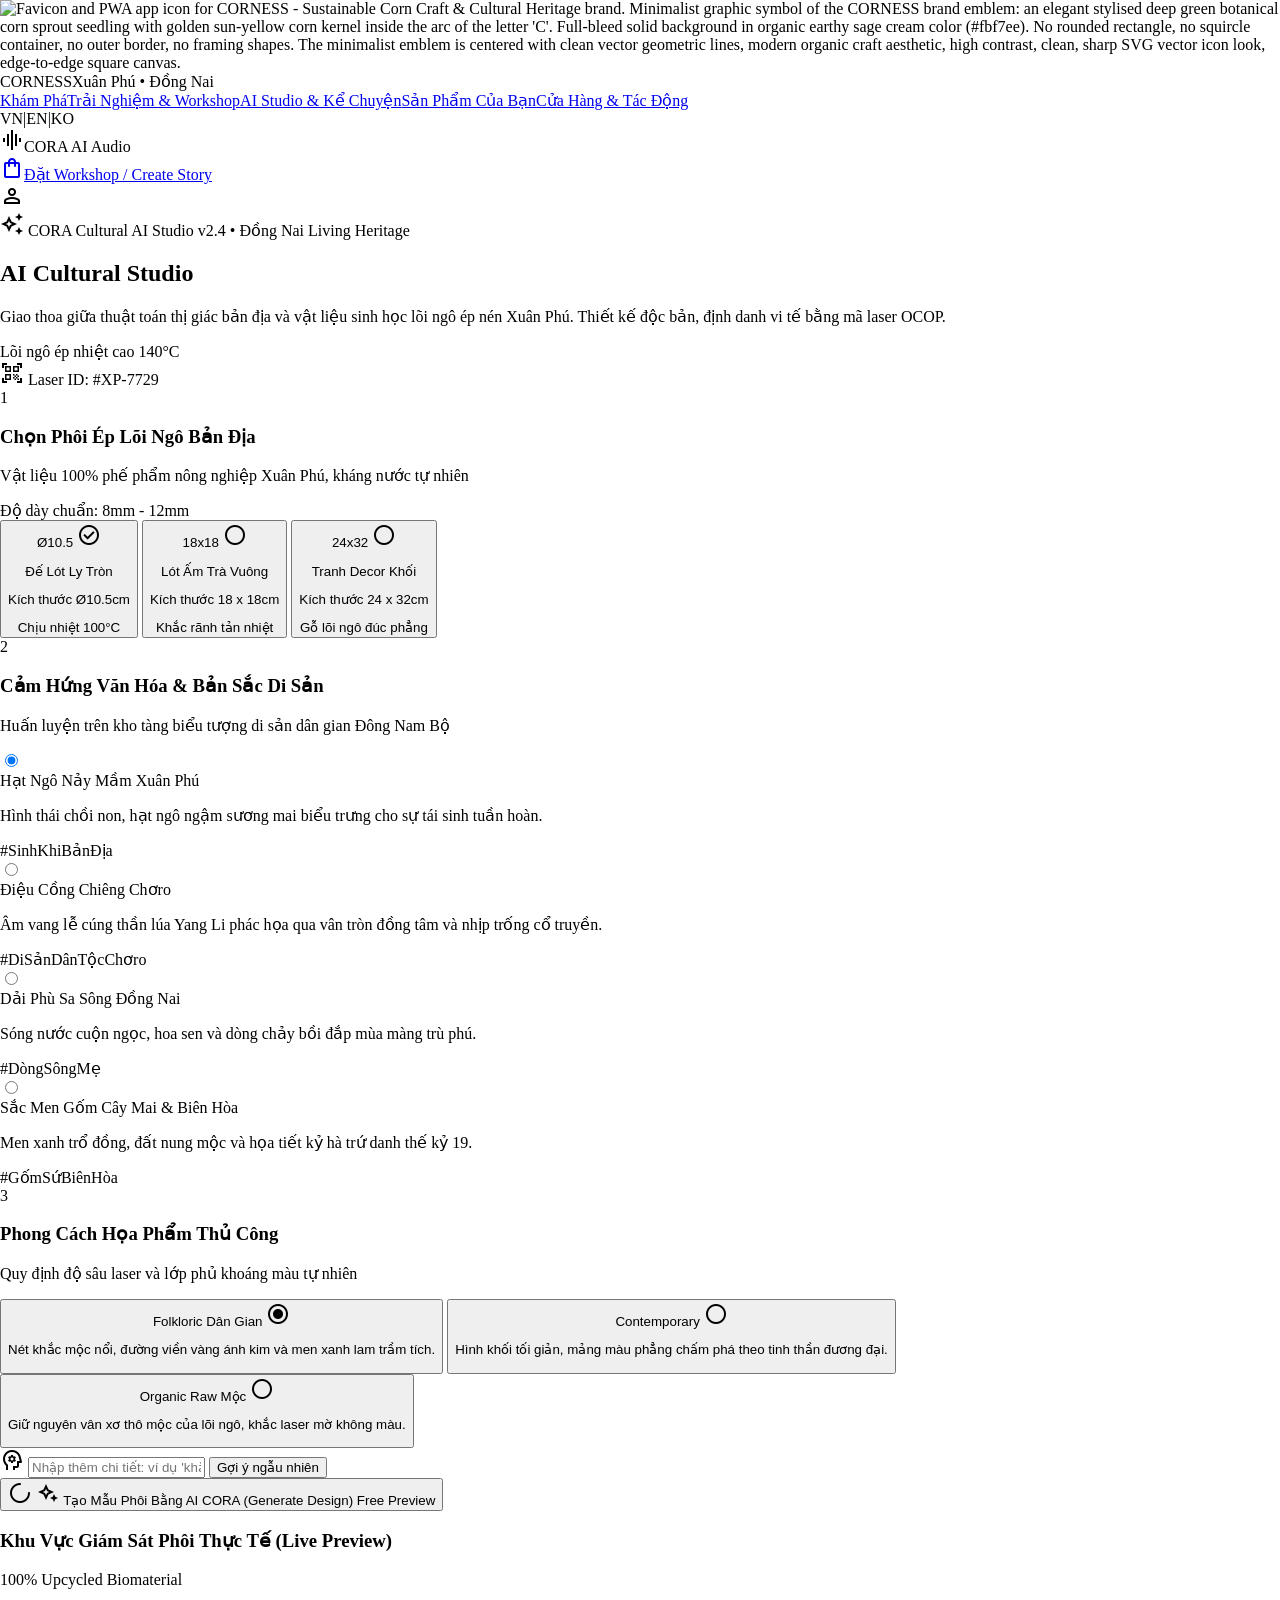
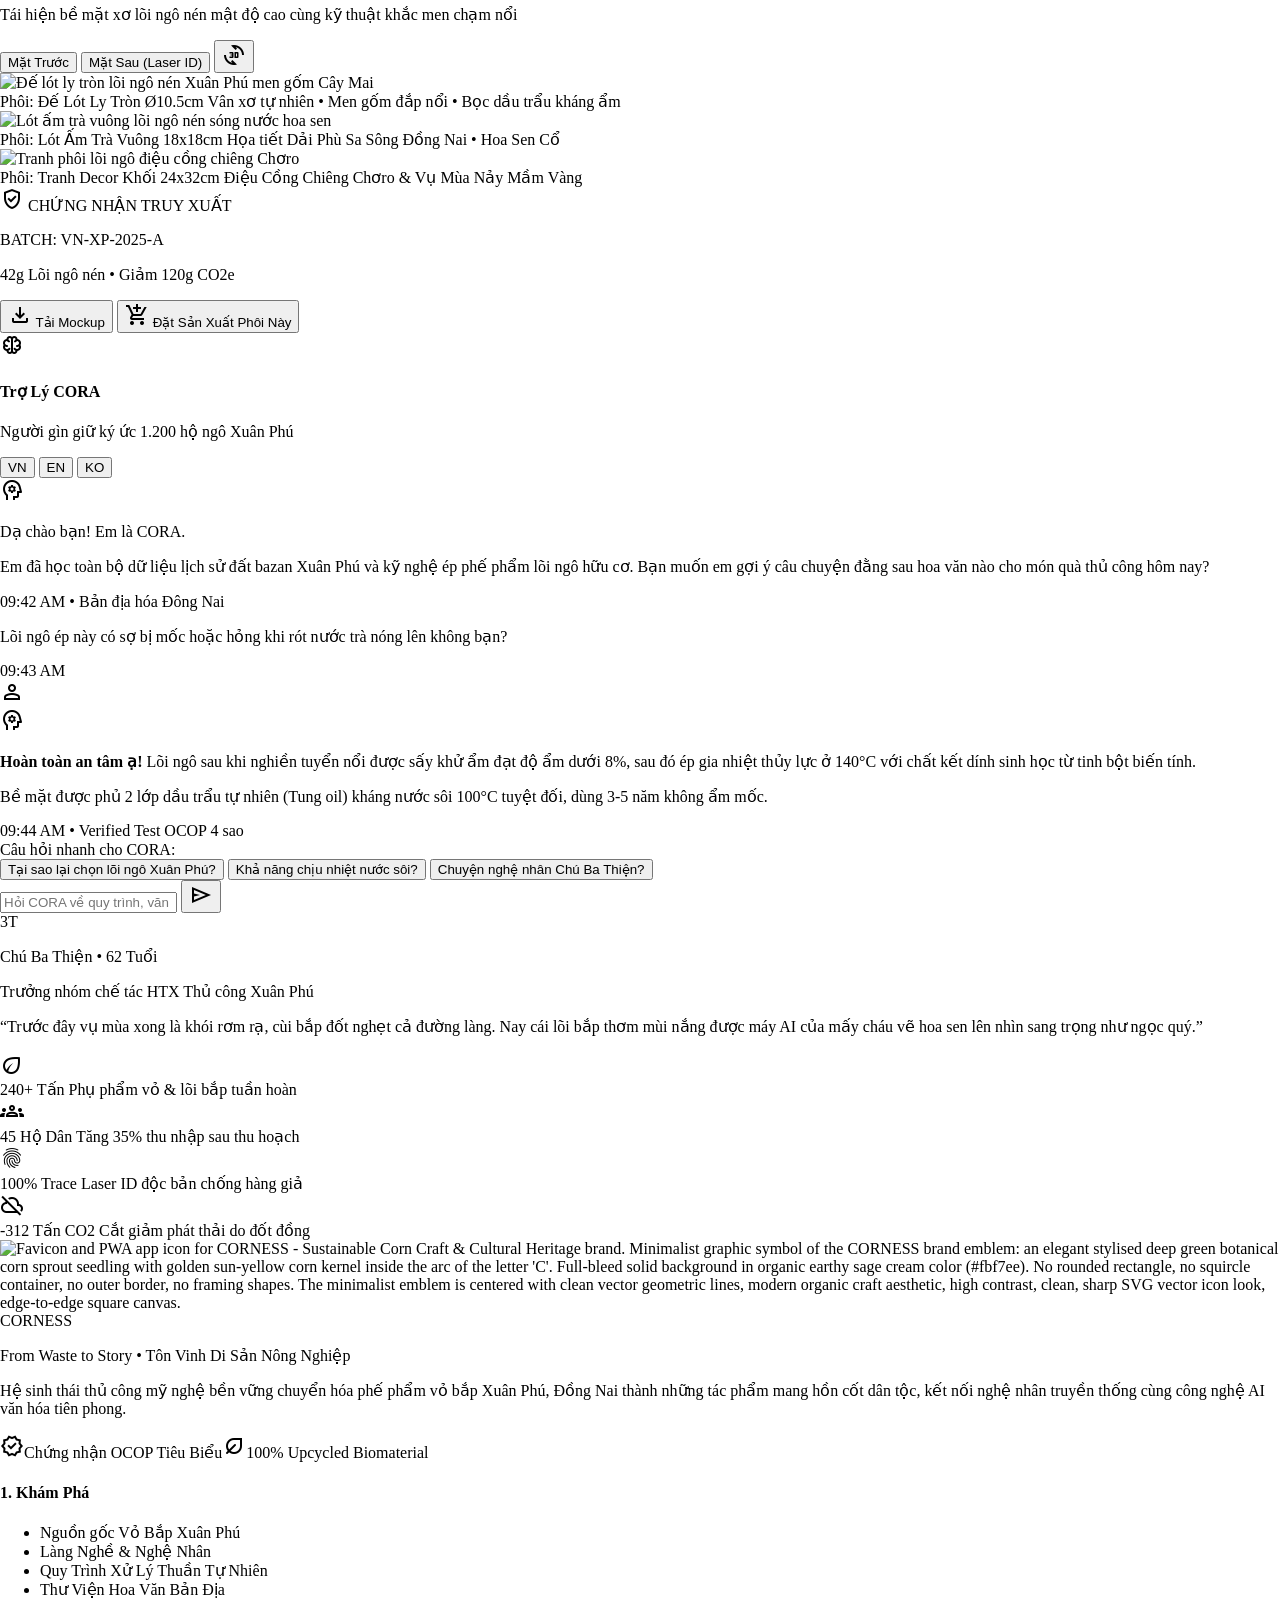
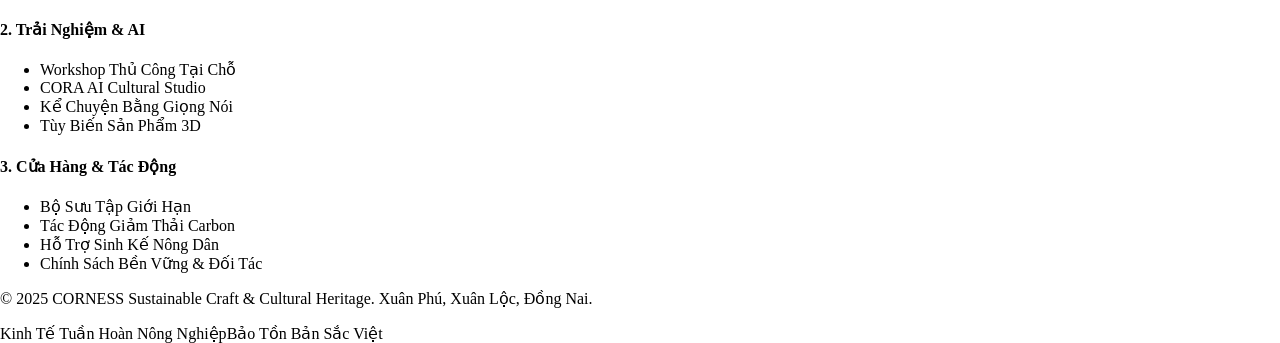
==== ai-studio.html @ 4b6d69f8 "begin" ====
<!-- CORNESS — AI Cultural Studio & Trợ Lý CORA (Desktop) -->
<!doctype html>

<html lang="vi">
  <head>
    <meta charset="utf-8" />
    <meta content="width=device-width, initial-scale=1.0" name="viewport" />
    <meta content="web_standard" name="shell-type" />
    <title>CORNESS — AI Cultural Studio &amp; CORA</title>
    <link
      href="https://fonts.googleapis.com/css2?family=Climate+Crisis&amp;family=Anton&amp;family=Inter:wght@300;400;500;600;700&amp;display=swap"
      rel="stylesheet"
    />
    <link
      href="https://fonts.googleapis.com/css2?family=Material+Symbols+Outlined:opsz,wght,FILL,GRAD@20..48,100..700,0..1,-50..200"
      rel="stylesheet"
    />
    <link
      href="https://fonts.googleapis.com/css2?family=Material+Symbols+Outlined:wght,FILL@100..700,0..1&amp;display=swap"
      rel="stylesheet"
    />
    <style>
      @layer base {
        html,
        body {
          margin: 0;
          padding: 0;
        }
        body {
          overscroll-behavior: none;
        }
        main > :first-child {
          margin-top: 0 !important;
        }
        main > :last-child {
          margin-bottom: 0 !important;
        }
      }
      ::-webkit-scrollbar {
        display: none;
      }
    </style>
    <script src="https://cdn.tailwindcss.com"></script>
    <script id="tailwind-config">
      tailwind.config = {
        darkMode: "class",
        theme: {
          extend: {
            colors: {
              "surface-tint": "#476733",
              "outline-variant": "#c3c8ba",
              tertiary: "#614a35",
              "surface-container": "#f2ede3",
              "on-primary": "#ffffff",
              "secondary-container": "#fdc74a",
              "on-primary-fixed-variant": "#304e1d",
              background: "#fef9ef",
              "surface-bright": "#fef9ef",
              "surface-container-high": "#ede8de",
              "tertiary-fixed": "#fedcc0",
              "primary-fixed-dim": "#add192",
              "on-error-container": "#93000a",
              "on-surface": "#1d1c16",
              "error-container": "#ffdad6",
              "primary-container": "#4f6f3a",
              "tertiary-fixed-dim": "#e0c1a6",
              "surface-container-highest": "#e7e2d8",
              "surface-container-lowest": "#ffffff",
              "surface-container-low": "#f8f3e9",
              "inverse-on-surface": "#f5f0e6",
              secondary: "#795900",
              error: "#ba1a1a",
              "on-tertiary": "#ffffff",
              primary: "#385624",
              outline: "#74796d",
              "inverse-primary": "#add192",
              "on-background": "#1d1c16",
              "primary-fixed": "#c8eeac",
              "surface-variant": "#e7e2d8",
              surface: "#fef9ef",
              "on-surface-variant": "#43483e",
              "on-secondary-container": "#715300",
              "on-error": "#ffffff",
              "on-primary-container": "#cbf1af",
              "on-secondary-fixed": "#261a00",
              "secondary-fixed": "#ffdf9f",
              "on-secondary": "#ffffff",
              "on-primary-fixed": "#092100",
              "on-tertiary-container": "#ffe0c6",
              "on-secondary-fixed-variant": "#5b4300",
              "secondary-fixed-dim": "#f4bf42",
              "on-tertiary-fixed-variant": "#58422e",
              "inverse-surface": "#32302a",
              "tertiary-container": "#7b624b",
              "surface-dim": "#dedad0",
              "on-tertiary-fixed": "#291807",
            },
            borderRadius: {
              DEFAULT: "0.25rem",
              lg: "0.5rem",
              xl: "0.75rem",
              full: "9999px",
            },
            spacing: {},
            fontFamily: {
              headline: ["Climate Crisis"],
              display: ["Climate Crisis"],
              body: ["Anton"],
              label: ["Inter"],
            },
            fontSize: {},
          },
        },
      };
    </script>
  </head>
  <body class="bg-surface font-body text-on-surface antialiased">
    <header
      class="fixed top-0 w-full z-50 bg-surface/90 backdrop-blur-xl shadow-[0_1px_8px_rgba(112,88,66,0.06)]"
    >
      <div class="h-20 w-full px-6 lg:px-12 flex items-center justify-between">
        <div class="flex items-center gap-4">
          <img
            alt="Favicon and PWA app icon for CORNESS - Sustainable Corn Craft &amp; Cultural Heritage brand. Minimalist graphic symbol of the CORNESS brand emblem: an elegant stylised deep green botanical corn sprout seedling with golden sun-yellow corn kernel inside the arc of the letter 'C'. Full-bleed solid background in organic earthy sage cream color (#fbf7ee). No rounded rectangle, no squircle container, no outer border, no framing shapes. The minimalist emblem is centered with clean vector geometric lines, modern organic craft aesthetic, high contrast, clean, sharp SVG vector icon look, edge-to-edge square canvas."
            class="h-8 w-auto object-contain"
            src="https://lh3.googleusercontent.com/aida/[base64]"
          />
          <div class="flex flex-col">
            <span
              class="font-headline text-lg tracking-tight uppercase text-primary leading-tight"
              >CORNESS</span
            ><span
              class="font-label text-[10px] tracking-[0.08em] uppercase text-tertiary font-medium"
              >Xuân Phú • Đồng Nai</span
            >
          </div>
        </div>
        <nav
          class="hidden xl:flex items-center gap-2 p-1 bg-surface-container-low rounded-xl"
          data-active-classes="bg-primary-container text-on-primary-container font-semibold rounded-lg shadow-sm"
        >
          <a
            class="px-4 py-2 text-sm font-label uppercase tracking-wider text-on-surface-variant hover:text-on-surface hover:bg-surface-container transition-all"
            data-path="kham-pha"
            href="index.html"
            >Khám Phá</a
          ><a
            class="px-4 py-2 text-sm font-label uppercase tracking-wider text-on-surface-variant hover:text-on-surface hover:bg-surface-container transition-all"
            data-path="trai-nghiem-workshop"
            href="experience.html"
            >Trải Nghiệm &amp; Workshop</a
          ><a
            class="px-4 py-2 text-sm font-label uppercase tracking-wider text-on-surface-variant hover:text-on-surface hover:bg-surface-container transition-all"
            data-path="ai-studio-ke-chuyen"
            href="ai-studio.html"
            >AI Studio &amp; Kể Chuyện</a
          ><a
            class="px-4 py-2 text-sm font-label uppercase tracking-wider text-on-surface-variant hover:text-on-surface hover:bg-surface-container transition-all"
            data-path="san-pham-cua-ban"
            href="my-product.html"
            >Sản Phẩm Của Bạn</a
          ><a
            class="px-4 py-2 text-sm font-label uppercase tracking-wider text-on-surface-variant hover:text-on-surface hover:bg-surface-container transition-all"
            data-path="cua-hang-tac-dong"
            href="shop.html"
            >Cửa Hàng &amp; Tác Động</a
          >
        </nav>
        <div class="flex items-center gap-3 lg:gap-4">
          <div
            class="hidden md:flex items-center gap-1.5 px-2.5 py-1 rounded-full bg-surface-container text-xs font-label text-on-surface-variant font-medium"
          >
            <span class="hover:text-primary cursor-pointer transition-colors"
              >VN</span
            ><span class="text-outline-variant">|</span
            ><span class="hover:text-primary cursor-pointer transition-colors"
              >EN</span
            ><span class="text-outline-variant">|</span
            ><span class="hover:text-primary cursor-pointer transition-colors"
              >KO</span
            >
          </div>
          <div
            class="hidden sm:flex items-center gap-2 px-3 py-1.5 rounded-full bg-secondary-container/30 text-on-secondary-container text-xs font-label font-medium"
          >
            <span class="material-symbols-outlined text-[16px]">graphic_eq</span
            ><span>CORA AI Audio</span>
          </div>
          <a
            class="p-2 rounded-full bg-surface-container-low hover:bg-surface-container text-on-surface-variant hover:text-on-surface transition-colors flex items-center justify-center"
            data-path="san-pham-cua-ban"
            href="my-product.html"
            ><span class="material-symbols-outlined text-[20px]"
              >shopping_bag</span
            ></a
          ><a
            class="hidden lg:inline-flex items-center justify-center px-4 py-2 rounded-lg bg-secondary-container hover:bg-secondary-fixed text-on-secondary-container font-label text-xs uppercase font-bold tracking-wider transition-colors shadow-sm"
            data-path="trai-nghiem-workshop"
            href="experience.html"
            >Đặt Workshop / Create Story</a
          >
          <div
            class="w-8 h-8 rounded-full bg-primary flex items-center justify-center shrink-0"
          >
            <span class="material-symbols-outlined text-on-primary text-[18px]"
              >person</span
            >
          </div>
        </div>
      </div>
    </header>
    <main class="w-full pt-20 bg-surface min-h-[calc(100vh-80px)]">
      <div class="flex flex-col w-full">
        <!-- Studio Intro Header Section -->
        <section class="w-full px-6 lg:px-12 py-8 bg-surface">
          <div
            class="max-w-7xl mx-auto flex flex-col md:flex-row md:items-end justify-between gap-6 pb-6 border-b border-outline-variant/30"
          >
            <div class="space-y-2">
              <div class="flex items-center gap-2">
                <span
                  class="inline-flex items-center gap-1.5 px-2.5 py-0.5 rounded-full bg-secondary-container/40 text-on-secondary-container text-xs font-label uppercase font-bold tracking-wider"
                >
                  <span class="material-symbols-outlined text-[14px]"
                    >auto_awesome</span
                  >
                  CORA Cultural AI Studio v2.4
                </span>
                <span
                  class="text-outline text-xs font-label uppercase tracking-widest"
                  >• Đồng Nai Living Heritage</span
                >
              </div>
              <h1
                class="font-headline text-3xl md:text-5xl text-primary uppercase tracking-tight"
              >
                AI Cultural Studio
              </h1>
              <p
                class="font-label text-sm text-on-surface-variant max-w-2xl leading-relaxed"
              >
                Giao thoa giữa thuật toán thị giác bản địa và vật liệu sinh học
                lõi ngô ép nén Xuân Phú. Thiết kế độc bản, định danh vi tế bằng
                mã laser OCOP.
              </p>
            </div>
            <!-- Quick Telemetry Badges -->
            <div class="flex items-center gap-4 text-xs font-label">
              <div
                class="flex items-center gap-2 px-3 py-2 rounded-xl bg-surface-container shadow-sm"
              >
                <span
                  class="w-2.5 h-2.5 rounded-full bg-primary animate-pulse"
                ></span>
                <span class="text-on-surface font-semibold"
                  >Lõi ngô ép nhiệt cao 140°C</span
                >
              </div>
              <div
                class="flex items-center gap-2 px-3 py-2 rounded-xl bg-surface-container shadow-sm"
              >
                <span class="material-symbols-outlined text-secondary text-base"
                  >qr_code_scanner</span
                >
                <span class="text-on-surface font-semibold"
                  >Laser ID:
                  <span class="font-mono text-tertiary">#XP-7729</span></span
                >
              </div>
            </div>
          </div>
        </section>
        <!-- Two Main Power Columns Workspace -->
        <section class="w-full px-6 lg:px-12 py-6 bg-surface">
          <div
            class="max-w-7xl mx-auto grid grid-cols-1 lg:grid-cols-12 gap-8 items-start"
          >
            <!-- LEFT / MAIN: AI Cultural Designer (8 cols) -->
            <div class="lg:col-span-8 space-y-8">
              <!-- Step 1: Chọn phôi ép lõi ngô -->
              <div
                class="bg-surface-container-lowest p-6 rounded-2xl shadow-sm space-y-4"
              >
                <div class="flex items-center justify-between">
                  <div class="flex items-center gap-3">
                    <span
                      class="w-7 h-7 rounded-full bg-primary text-on-primary font-label text-xs font-bold flex items-center justify-center"
                      >1</span
                    >
                    <div>
                      <h3
                        class="font-headline text-lg uppercase text-primary tracking-tight"
                      >
                        Chọn Phôi Ép Lõi Ngô Bản Địa
                      </h3>
                      <p class="font-label text-xs text-on-surface-variant">
                        Vật liệu 100% phế phẩm nông nghiệp Xuân Phú, kháng nước
                        tự nhiên
                      </p>
                    </div>
                  </div>
                  <span
                    class="text-[11px] font-label text-tertiary uppercase font-semibold"
                    >Độ dày chuẩn: 8mm - 12mm</span
                  >
                </div>
                <div
                  class="grid grid-cols-1 sm:grid-cols-3 gap-3.5 pt-2"
                  id="substrate-selector"
                >
                  <!-- Option 1: Tròn -->
                  <button
                    class="substrate-btn active group text-left p-4 rounded-xl bg-surface-container-low hover:bg-surface-container transition-all relative"
                    data-substrate="circle"
                    type="button"
                  >
                    <div class="flex items-center justify-between mb-3">
                      <span
                        class="w-9 h-9 rounded-full bg-secondary-container/40 flex items-center justify-center text-on-secondary-container font-label text-xs font-bold"
                        >Ø10.5</span
                      >
                      <span
                        class="material-symbols-outlined text-primary text-lg"
                        >check_circle</span
                      >
                    </div>
                    <p
                      class="font-headline text-sm uppercase text-on-surface group-hover:text-primary transition-colors"
                    >
                      Đế Lót Ly Tròn
                    </p>
                    <p class="font-label text-xs text-on-surface-variant mt-1">
                      Kích thước Ø10.5cm
                    </p>
                    <span
                      class="inline-block mt-3 px-2 py-0.5 rounded bg-surface-container text-[10px] font-label font-medium text-tertiary"
                      >Chịu nhiệt 100°C</span
                    >
                  </button>
                  <!-- Option 2: Vuông Lót Ấm -->
                  <button
                    class="substrate-btn group text-left p-4 rounded-xl bg-surface-container-low hover:bg-surface-container transition-all relative"
                    data-substrate="square"
                    type="button"
                  >
                    <div class="flex items-center justify-between mb-3">
                      <span
                        class="w-9 h-9 rounded-lg bg-primary-fixed/50 flex items-center justify-center text-on-primary-fixed-variant font-label text-xs font-bold"
                        >18x18</span
                      >
                      <span
                        class="material-symbols-outlined text-outline-variant text-lg"
                        >radio_button_unchecked</span
                      >
                    </div>
                    <p
                      class="font-headline text-sm uppercase text-on-surface group-hover:text-primary transition-colors"
                    >
                      Lót Ấm Trà Vuông
                    </p>
                    <p class="font-label text-xs text-on-surface-variant mt-1">
                      Kích thước 18 x 18cm
                    </p>
                    <span
                      class="inline-block mt-3 px-2 py-0.5 rounded bg-surface-container text-[10px] font-label font-medium text-tertiary"
                      >Khắc rãnh tản nhiệt</span
                    >
                  </button>
                  <!-- Option 3: Tranh Decor -->
                  <button
                    class="substrate-btn group text-left p-4 rounded-xl bg-surface-container-low hover:bg-surface-container transition-all relative"
                    data-substrate="panel"
                    type="button"
                  >
                    <div class="flex items-center justify-between mb-3">
                      <span
                        class="w-9 h-9 rounded-md bg-tertiary-fixed/60 flex items-center justify-center text-tertiary font-label text-xs font-bold"
                        >24x32</span
                      >
                      <span
                        class="material-symbols-outlined text-outline-variant text-lg"
                        >radio_button_unchecked</span
                      >
                    </div>
                    <p
                      class="font-headline text-sm uppercase text-on-surface group-hover:text-primary transition-colors"
                    >
                      Tranh Decor Khối
                    </p>
                    <p class="font-label text-xs text-on-surface-variant mt-1">
                      Kích thước 24 x 32cm
                    </p>
                    <span
                      class="inline-block mt-3 px-2 py-0.5 rounded bg-surface-container text-[10px] font-label font-medium text-tertiary"
                      >Gỗ lõi ngô đúc phẳng</span
                    >
                  </button>
                </div>
              </div>
              <!-- Step 2: Cảm hứng văn hóa & Di sản -->
              <div
                class="bg-surface-container-lowest p-6 rounded-2xl shadow-sm space-y-4"
              >
                <div class="flex items-center gap-3">
                  <span
                    class="w-7 h-7 rounded-full bg-primary text-on-primary font-label text-xs font-bold flex items-center justify-center"
                    >2</span
                  >
                  <div>
                    <h3
                      class="font-headline text-lg uppercase text-primary tracking-tight"
                    >
                      Cảm Hứng Văn Hóa &amp; Bản Sắc Di Sản
                    </h3>
                    <p class="font-label text-xs text-on-surface-variant">
                      Huấn luyện trên kho tàng biểu tượng di sản dân gian Đông
                      Nam Bộ
                    </p>
                  </div>
                </div>
                <div
                  class="grid grid-cols-1 sm:grid-cols-2 gap-3 pt-2"
                  id="motif-selector"
                >
                  <label
                    class="motif-card cursor-pointer p-4 rounded-xl bg-surface-container-low hover:bg-surface-container flex items-start gap-3.5 transition-all"
                  >
                    <input
                      checked=""
                      class="accent-primary mt-1"
                      name="motif"
                      type="radio"
                      value="corn-sprout"
                    />
                    <div class="space-y-1">
                      <span
                        class="font-label font-bold text-sm text-on-surface block"
                        >Hạt Ngô Nảy Mầm Xuân Phú</span
                      >
                      <p
                        class="font-label text-xs text-on-surface-variant leading-relaxed"
                      >
                        Hình thái chồi non, hạt ngô ngậm sương mai biểu trưng
                        cho sự tái sinh tuần hoàn.
                      </p>
                      <span
                        class="inline-block text-[10px] font-label text-secondary font-semibold uppercase"
                        >#SinhKhiBảnĐịa</span
                      >
                    </div>
                  </label>
                  <label
                    class="motif-card cursor-pointer p-4 rounded-xl bg-surface-container-low hover:bg-surface-container flex items-start gap-3.5 transition-all"
                  >
                    <input
                      class="accent-primary mt-1"
                      name="motif"
                      type="radio"
                      value="gong-choro"
                    />
                    <div class="space-y-1">
                      <span
                        class="font-label font-bold text-sm text-on-surface block"
                        >Điệu Cồng Chiêng Chơro</span
                      >
                      <p
                        class="font-label text-xs text-on-surface-variant leading-relaxed"
                      >
                        Âm vang lễ cúng thần lúa Yang Li phác họa qua vân tròn
                        đồng tâm và nhịp trống cổ truyền.
                      </p>
                      <span
                        class="inline-block text-[10px] font-label text-secondary font-semibold uppercase"
                        >#DiSảnDânTộcChơro</span
                      >
                    </div>
                  </label>
                  <label
                    class="motif-card cursor-pointer p-4 rounded-xl bg-surface-container-low hover:bg-surface-container flex items-start gap-3.5 transition-all"
                  >
                    <input
                      class="accent-primary mt-1"
                      name="motif"
                      type="radio"
                      value="dongnai-river"
                    />
                    <div class="space-y-1">
                      <span
                        class="font-label font-bold text-sm text-on-surface block"
                        >Dải Phù Sa Sông Đồng Nai</span
                      >
                      <p
                        class="font-label text-xs text-on-surface-variant leading-relaxed"
                      >
                        Sóng nước cuộn ngọc, hoa sen và dòng chảy bồi đắp mùa
                        màng trù phú.
                      </p>
                      <span
                        class="inline-block text-[10px] font-label text-secondary font-semibold uppercase"
                        >#DòngSôngMẹ</span
                      >
                    </div>
                  </label>
                  <label
                    class="motif-card cursor-pointer p-4 rounded-xl bg-surface-container-low hover:bg-surface-container flex items-start gap-3.5 transition-all"
                  >
                    <input
                      class="accent-primary mt-1"
                      name="motif"
                      type="radio"
                      value="cay-mai-ceramic"
                    />
                    <div class="space-y-1">
                      <span
                        class="font-label font-bold text-sm text-on-surface block"
                        >Sắc Men Gốm Cây Mai &amp; Biên Hòa</span
                      >
                      <p
                        class="font-label text-xs text-on-surface-variant leading-relaxed"
                      >
                        Men xanh trổ đồng, đất nung mộc và họa tiết kỷ hà trứ
                        danh thế kỷ 19.
                      </p>
                      <span
                        class="inline-block text-[10px] font-label text-secondary font-semibold uppercase"
                        >#GốmSứBiênHòa</span
                      >
                    </div>
                  </label>
                </div>
              </div>
              <!-- Step 3: Phong cách họa phẩm -->
              <div
                class="bg-surface-container-lowest p-6 rounded-2xl shadow-sm space-y-4"
              >
                <div class="flex items-center gap-3">
                  <span
                    class="w-7 h-7 rounded-full bg-primary text-on-primary font-label text-xs font-bold flex items-center justify-center"
                    >3</span
                  >
                  <div>
                    <h3
                      class="font-headline text-lg uppercase text-primary tracking-tight"
                    >
                      Phong Cách Họa Phẩm Thủ Công
                    </h3>
                    <p class="font-label text-xs text-on-surface-variant">
                      Quy định độ sâu laser và lớp phủ khoáng màu tự nhiên
                    </p>
                  </div>
                </div>
                <div
                  class="grid grid-cols-1 sm:grid-cols-3 gap-3 pt-2"
                  id="style-selector"
                >
                  <button
                    class="style-btn active text-left p-3.5 rounded-xl bg-surface-container-low hover:bg-surface-container transition-all"
                    data-style="folkloric"
                    type="button"
                  >
                    <div class="flex items-center justify-between mb-1.5">
                      <span class="font-label font-bold text-xs text-on-surface"
                        >Folkloric Dân Gian</span
                      >
                      <span
                        class="material-symbols-outlined text-primary text-base"
                        >radio_button_checked</span
                      >
                    </div>
                    <p
                      class="font-label text-[11px] text-on-surface-variant leading-tight"
                    >
                      Nét khắc mộc nổi, đường viền vàng ánh kim và men xanh lam
                      trầm tích.
                    </p>
                  </button>
                  <button
                    class="style-btn text-left p-3.5 rounded-xl bg-surface-container-low hover:bg-surface-container transition-all"
                    data-style="contemporary"
                    type="button"
                  >
                    <div class="flex items-center justify-between mb-1.5">
                      <span class="font-label font-bold text-xs text-on-surface"
                        >Contemporary</span
                      >
                      <span
                        class="material-symbols-outlined text-outline-variant text-base"
                        >radio_button_unchecked</span
                      >
                    </div>
                    <p
                      class="font-label text-[11px] text-on-surface-variant leading-tight"
                    >
                      Hình khối tối giản, mảng màu phẳng chấm phá theo tinh thần
                      đương đại.
                    </p>
                  </button>
                  <button
                    class="style-btn text-left p-3.5 rounded-xl bg-surface-container-low hover:bg-surface-container transition-all"
                    data-style="raw"
                    type="button"
                  >
                    <div class="flex items-center justify-between mb-1.5">
                      <span class="font-label font-bold text-xs text-on-surface"
                        >Organic Raw Mộc</span
                      >
                      <span
                        class="material-symbols-outlined text-outline-variant text-base"
                        >radio_button_unchecked</span
                      >
                    </div>
                    <p
                      class="font-label text-[11px] text-on-surface-variant leading-tight"
                    >
                      Giữ nguyên vân xơ thô mộc của lõi ngô, khắc laser mờ không
                      màu.
                    </p>
                  </button>
                </div>
                <!-- Prompt Customization Bar -->
                <div class="pt-2">
                  <div
                    class="flex items-center gap-2 p-2.5 rounded-xl bg-surface-container-low"
                  >
                    <span
                      class="material-symbols-outlined text-tertiary text-lg pl-1"
                      >psychology</span
                    >
                    <input
                      class="w-full bg-transparent border-none text-xs font-label text-on-surface placeholder:text-outline focus:outline-none"
                      id="custom-story-prompt"
                      placeholder="Nhập thêm chi tiết: ví dụ 'khắc tên gia đình Le Dinh, ngày kỷ niệm 2025'..."
                      type="text"
                    />
                    <button
                      class="px-3 py-1.5 rounded-lg bg-surface-container text-xs font-label text-on-surface hover:bg-surface-container-high transition-colors shrink-0"
                      type="button"
                    >
                      Gợi ý ngẫu nhiên
                    </button>
                  </div>
                </div>
                <!-- CTA Generator Button -->
                <div class="pt-2">
                  <button
                    class="w-full py-4 px-6 rounded-xl bg-primary hover:bg-primary-container text-on-primary font-headline text-sm uppercase tracking-wider transition-all shadow-md hover:shadow-lg flex items-center justify-center gap-3 relative overflow-hidden group"
                    id="generate-btn"
                    type="button"
                  >
                    <span
                      class="material-symbols-outlined text-secondary-container animate-spin text-xl hidden"
                      id="gen-spinner"
                      >progress_activity</span
                    >
                    <span
                      class="material-symbols-outlined text-secondary-container text-xl group-hover:scale-110 transition-transform"
                      >magic_button</span
                    >
                    <span>Tạo Mẫu Phôi Bằng AI CORA (Generate Design)</span>
                    <span
                      class="absolute right-4 px-2.5 py-0.5 rounded-full bg-secondary-container text-on-secondary-container font-label text-[11px] font-bold tracking-normal uppercase"
                    >
                      Free Preview
                    </span>
                  </button>
                </div>
              </div>
              <!-- Live 3D / Interactive Preview Display Pane -->
              <div
                class="bg-surface-container-lowest p-6 rounded-2xl shadow-sm space-y-4"
              >
                <div
                  class="flex flex-col sm:flex-row sm:items-center justify-between gap-3"
                >
                  <div>
                    <div class="flex items-center gap-2">
                      <h3
                        class="font-headline text-lg uppercase text-primary tracking-tight"
                      >
                        Khu Vực Giám Sát Phôi Thực Tế (Live Preview)
                      </h3>
                      <span
                        class="px-2 py-0.5 rounded bg-primary-fixed text-on-primary-fixed font-label text-[10px] font-bold"
                        >100% Upcycled Biomaterial</span
                      >
                    </div>
                    <p class="font-label text-xs text-on-surface-variant">
                      Tái hiện bề mặt xơ lõi ngô nén mật độ cao cùng kỹ thuật
                      khắc men chạm nổi
                    </p>
                  </div>
                  <!-- Front / Back Toggle & 3D rotate mock -->
                  <div
                    class="flex items-center gap-1.5 p-1 rounded-lg bg-surface-container-low shrink-0"
                  >
                    <button
                      class="px-3 py-1 rounded font-label text-xs font-semibold bg-surface-container-lowest text-primary shadow-sm"
                      id="view-front"
                      type="button"
                    >
                      Mặt Trước
                    </button>
                    <button
                      class="px-3 py-1 rounded font-label text-xs font-semibold text-on-surface-variant hover:text-on-surface"
                      id="view-back"
                      type="button"
                    >
                      Mặt Sau (Laser ID)
                    </button>
                    <button
                      class="p-1 rounded text-on-surface-variant hover:text-on-surface"
                      id="view-3d"
                      title="Xoay góc nghiêng 45°"
                      type="button"
                    >
                      <span class="material-symbols-outlined text-base"
                        >3d_rotation</span
                      >
                    </button>
                  </div>
                </div>
                <!-- The Real Showcase Stage -->
                <div
                  class="relative w-full aspect-square md:aspect-[16/10] rounded-xl bg-gradient-to-b from-surface-container-low to-surface-container flex items-center justify-center p-6 overflow-hidden"
                >
                  <!-- Real Product Artifacts Switcher (Images from Prompt Context) -->
                  <div
                    class="relative max-h-full max-w-full flex items-center justify-center transition-all duration-300"
                    id="preview-art-container"
                  >
                    <!-- Product 1: Circular Coaster (Default) -->
                    <div
                      class="preview-card flex flex-col items-center"
                      id="art-circle"
                    >
                      <img
                        alt="Đế lót ly tròn lõi ngô nén Xuân Phú men gốm Cây Mai"
                        class="max-h-[380px] w-auto object-contain rounded-full shadow-2xl transition-transform hover:scale-105 duration-300"
                        src="https://lh3.googleusercontent.com/aida/AEtjO1Wb_wW2p6U133Gg411-aN26h57dM6c9Y0t-R_GqHn39F80fL0wRj9tX8qXf274m141z1bZ3w_u35j6A3_n9Zl4vQ4jL7Z1j-gN4g0m1gT3vX7=s1000"
                      />
                      <div class="mt-4 text-center">
                        <span
                          class="font-headline text-xs uppercase tracking-wider text-primary"
                          >Phôi: Đế Lót Ly Tròn Ø10.5cm</span
                        >
                        <span class="text-tertiary font-label text-xs block"
                          >Vân xơ tự nhiên • Men gốm đắp nổi • Bọc dầu trẩu
                          kháng ẩm</span
                        >
                      </div>
                    </div>
                    <!-- Product 2: Square Tile (Lotus & Wave Motif) -->
                    <div
                      class="preview-card hidden flex flex-col items-center"
                      id="art-square"
                    >
                      <img
                        alt="Lót ấm trà vuông lõi ngô nén sóng nước hoa sen"
                        class="max-h-[380px] w-auto object-contain rounded-xl shadow-2xl transition-transform hover:scale-105 duration-300"
                        src="https://lh3.googleusercontent.com/aida/AEtjO1W5a4vM_o6_C2c00Z9oM_mB275rP4f4Z14f4Rj7c_jM3n4y7jN9c0r4X14z9m0L3mN7j8M4Z_n1s9B4b_m6vR_0Z1j2-mN4v_0z1=s1000"
                      />
                      <div class="mt-4 text-center">
                        <span
                          class="font-headline text-xs uppercase tracking-wider text-primary"
                          >Phôi: Lót Ấm Trà Vuông 18x18cm</span
                        >
                        <span class="text-tertiary font-label text-xs block"
                          >Họa tiết Dải Phù Sa Sông Đồng Nai • Hoa Sen Cổ</span
                        >
                      </div>
                    </div>
                    <!-- Product 3: Panel Artwork (Chơro Gong Motif) -->
                    <div
                      class="preview-card hidden flex flex-col items-center"
                      id="art-panel"
                    >
                      <img
                        alt="Tranh phôi lõi ngô điệu cồng chiêng Chơro"
                        class="max-h-[380px] w-auto object-contain rounded-xl shadow-2xl transition-transform hover:scale-105 duration-300"
                        src="https://lh3.googleusercontent.com/aida/AEtjO1WZ-v4N9L1m-o8r_0X9b2z5Q8g2V4k7jL9m-1X4y8t2C0z9m3N6j5L1r9M0x7K8j4Z1m7N5L2v_j3n9X0m8=s1000"
                      />
                      <div class="mt-4 text-center">
                        <span
                          class="font-headline text-xs uppercase tracking-wider text-primary"
                          >Phôi: Tranh Decor Khối 24x32cm</span
                        >
                        <span class="text-tertiary font-label text-xs block"
                          >Điệu Cồng Chiêng Chơro &amp; Vụ Mùa Nảy Mầm
                          Vàng</span
                        >
                      </div>
                    </div>
                  </div>
                  <!-- Floating Material Metadata Badge -->
                  <div
                    class="absolute top-4 left-4 p-3 rounded-xl bg-surface/90 backdrop-blur-md shadow-md space-y-1"
                  >
                    <div
                      class="flex items-center gap-1 text-[11px] font-label font-bold text-primary"
                    >
                      <span class="material-symbols-outlined text-sm"
                        >verified_user</span
                      >
                      <span>CHỨNG NHẬN TRUY XUẤT</span>
                    </div>
                    <p class="font-mono text-xs text-on-surface font-semibold">
                      BATCH: VN-XP-2025-A
                    </p>
                    <p class="text-[10px] font-label text-on-surface-variant">
                      42g Lõi ngô nén • Giảm 120g CO2e
                    </p>
                  </div>
                  <!-- Action Floating Overlay (Add to Box / Order) -->
                  <div
                    class="absolute bottom-4 right-4 flex items-center gap-2"
                  >
                    <button
                      class="px-3.5 py-2 rounded-xl bg-surface-container-highest hover:bg-surface-dim text-on-surface text-xs font-label font-bold flex items-center gap-1.5 shadow-sm transition-all"
                      type="button"
                    >
                      <span class="material-symbols-outlined text-sm"
                        >download</span
                      >
                      Tải Mockup
                    </button>
                    <button
                      class="px-4 py-2 rounded-xl bg-secondary-container hover:bg-secondary-fixed text-on-secondary-container text-xs font-label font-bold uppercase tracking-wider flex items-center gap-1.5 shadow-md transition-all"
                      type="button"
                    >
                      <span class="material-symbols-outlined text-sm"
                        >add_shopping_cart</span
                      >
                      Đặt Sản Xuất Phôi Này
                    </button>
                  </div>
                </div>
              </div>
            </div>
            <!-- RIGHT / SUPPORT: Trợ Lý CORA — AI Heritage Companion (4 cols) -->
            <div class="lg:col-span-4 space-y-6">
              <!-- Assistant Window Card -->
              <div
                class="bg-surface-container-lowest rounded-2xl shadow-sm overflow-hidden flex flex-col h-[780px]"
              >
                <!-- Top Header: CORA Identity -->
                <div
                  class="p-5 bg-surface-container-high flex items-center justify-between"
                >
                  <div class="flex items-center gap-3">
                    <div class="relative">
                      <div
                        class="w-11 h-11 rounded-full bg-primary flex items-center justify-center text-on-primary"
                      >
                        <span class="material-symbols-outlined text-2xl"
                          >neurology</span
                        >
                      </div>
                      <span
                        class="absolute bottom-0 right-0 w-3 h-3 rounded-full bg-secondary-container border-2 border-surface-container-high"
                      ></span>
                    </div>
                    <div>
                      <h4
                        class="font-headline text-base uppercase text-primary tracking-tight"
                      >
                        Trợ Lý CORA
                      </h4>
                      <p class="font-label text-xs text-on-surface-variant">
                        Người gìn giữ ký ức 1.200 hộ ngô Xuân Phú
                      </p>
                    </div>
                  </div>
                  <!-- Multi-lingual Pills -->
                  <div
                    class="flex items-center gap-1 p-1 rounded-lg bg-surface-container"
                  >
                    <button
                      class="px-2 py-0.5 rounded text-[10px] font-label font-bold bg-primary text-on-primary"
                      type="button"
                    >
                      VN
                    </button>
                    <button
                      class="px-2 py-0.5 rounded text-[10px] font-label font-medium text-on-surface-variant hover:text-on-surface"
                      type="button"
                    >
                      EN
                    </button>
                    <button
                      class="px-2 py-0.5 rounded text-[10px] font-label font-medium text-on-surface-variant hover:text-on-surface"
                      type="button"
                    >
                      KO
                    </button>
                  </div>
                </div>
                <!-- Chat History Stream -->
                <div
                  class="flex-1 p-4 overflow-y-auto space-y-3.5 bg-surface-container-low/40"
                  id="chat-messages"
                >
                  <!-- CORA Message 1 -->
                  <div class="flex gap-2.5 items-start">
                    <div
                      class="w-6 h-6 rounded-full bg-primary text-on-primary flex items-center justify-center shrink-0 mt-1"
                    >
                      <span class="material-symbols-outlined text-[14px]"
                        >psychology</span
                      >
                    </div>
                    <div
                      class="bg-surface-container p-3.5 rounded-2xl rounded-tl-sm text-xs font-label text-on-surface space-y-1.5 shadow-sm max-w-[88%]"
                    >
                      <p class="font-semibold text-primary">
                        Dạ chào bạn! Em là CORA.
                      </p>
                      <p class="leading-relaxed">
                        Em đã học toàn bộ dữ liệu lịch sử đất bazan Xuân Phú và
                        kỹ nghệ ép phế phẩm lõi ngô hữu cơ. Bạn muốn em gợi ý
                        câu chuyện đằng sau hoa văn nào cho món quà thủ công hôm
                        nay?
                      </p>
                      <span
                        class="text-[9px] text-tertiary font-mono block pt-0.5"
                        >09:42 AM • Bản địa hóa Đông Nai</span
                      >
                    </div>
                  </div>
                  <!-- User Sample Reply -->
                  <div class="flex gap-2.5 items-start justify-end">
                    <div
                      class="bg-primary-container text-on-primary-container p-3 rounded-2xl rounded-tr-sm text-xs font-label space-y-1 shadow-sm max-w-[85%]"
                    >
                      <p class="leading-relaxed">
                        Lõi ngô ép này có sợ bị mốc hoặc hỏng khi rót nước trà
                        nóng lên không bạn?
                      </p>
                      <span
                        class="text-[9px] text-on-primary-container/70 font-mono block text-right pt-0.5"
                        >09:43 AM</span
                      >
                    </div>
                    <div
                      class="w-6 h-6 rounded-full bg-secondary text-on-secondary flex items-center justify-center shrink-0 mt-1"
                    >
                      <span class="material-symbols-outlined text-[14px]"
                        >person</span
                      >
                    </div>
                  </div>
                  <!-- CORA Response 2 -->
                  <div class="flex gap-2.5 items-start">
                    <div
                      class="w-6 h-6 rounded-full bg-primary text-on-primary flex items-center justify-center shrink-0 mt-1"
                    >
                      <span class="material-symbols-outlined text-[14px]"
                        >psychology</span
                      >
                    </div>
                    <div
                      class="bg-surface-container p-3.5 rounded-2xl rounded-tl-sm text-xs font-label text-on-surface space-y-1.5 shadow-sm max-w-[88%]"
                    >
                      <p class="leading-relaxed">
                        <strong class="text-primary"
                          >Hoàn toàn an tâm ạ!</strong
                        >
                        Lõi ngô sau khi nghiền tuyển nổi được sấy khử ẩm đạt độ
                        ẩm dưới 8%, sau đó ép gia nhiệt thủy lực ở 140°C với
                        chất kết dính sinh học từ tinh bột biến tính.
                      </p>
                      <p class="leading-relaxed">
                        Bề mặt được phủ 2 lớp dầu trẩu tự nhiên (Tung oil) kháng
                        nước sôi 100°C tuyệt đối, dùng 3-5 năm không ẩm mốc.
                      </p>
                      <span
                        class="text-[9px] text-tertiary font-mono block pt-0.5"
                        >09:44 AM • Verified Test OCOP 4 sao</span
                      >
                    </div>
                  </div>
                </div>
                <!-- Quick Discovery Suggestion Chips -->
                <div
                  class="p-3 bg-surface-container-lowest border-t border-surface-container space-y-2"
                >
                  <span
                    class="text-[11px] font-label uppercase font-bold text-outline block"
                    >Câu hỏi nhanh cho CORA:</span
                  >
                  <div class="flex flex-wrap gap-1.5">
                    <button
                      class="quick-q-btn px-2.5 py-1 rounded-full bg-surface-container hover:bg-surface-container-high text-on-surface text-[11px] font-label transition-colors"
                      type="button"
                    >
                      Tại sao lại chọn lõi ngô Xuân Phú?
                    </button>
                    <button
                      class="quick-q-btn px-2.5 py-1 rounded-full bg-surface-container hover:bg-surface-container-high text-on-surface text-[11px] font-label transition-colors"
                      type="button"
                    >
                      Khả năng chịu nhiệt nước sôi?
                    </button>
                    <button
                      class="quick-q-btn px-2.5 py-1 rounded-full bg-surface-container hover:bg-surface-container-high text-on-surface text-[11px] font-label transition-colors"
                      type="button"
                    >
                      Chuyện nghệ nhân Chú Ba Thiện?
                    </button>
                  </div>
                </div>
                <!-- Prompt Typing Area -->
                <div
                  class="p-3 bg-surface-container-high flex items-center gap-2"
                >
                  <input
                    class="flex-1 bg-surface-container-lowest rounded-xl px-3 py-2 text-xs font-label text-on-surface placeholder:text-outline border-none focus:outline-none"
                    id="chat-input"
                    placeholder="Hỏi CORA về quy trình, văn hóa Chơro hoặc đặt hàng..."
                    type="text"
                  />
                  <button
                    class="w-9 h-9 rounded-xl bg-primary hover:bg-primary-container text-on-primary flex items-center justify-center shrink-0 transition-colors shadow-sm"
                    id="send-chat-btn"
                    type="button"
                  >
                    <span class="material-symbols-outlined text-base"
                      >send</span
                    >
                  </button>
                </div>
              </div>
              <!-- Artisan Story Snippet Card -->
              <div class="p-4 rounded-2xl bg-surface-container-high space-y-3">
                <div class="flex items-center gap-3">
                  <div
                    class="w-10 h-10 rounded-full bg-tertiary-fixed flex items-center justify-center text-tertiary font-bold font-headline text-xs"
                  >
                    3T
                  </div>
                  <div>
                    <p class="font-headline text-xs uppercase text-on-surface">
                      Chú Ba Thiện • 62 Tuổi
                    </p>
                    <p class="font-label text-[11px] text-tertiary">
                      Trưởng nhóm chế tác HTX Thủ công Xuân Phú
                    </p>
                  </div>
                </div>
                <p
                  class="font-label text-xs text-on-surface-variant italic leading-relaxed"
                >
                  “Trước đây vụ mùa xong là khói rơm rạ, cùi bắp đốt nghẹt cả
                  đường làng. Nay cái lõi bắp thơm mùi nắng được máy AI của mấy
                  cháu vẽ hoa sen lên nhìn sang trọng như ngọc quý.”
                </p>
              </div>
            </div>
          </div>
        </section>
        <!-- Green Impact Bar (Bottom Metric Anchor) -->
        <section
          class="w-full px-6 lg:px-12 py-8 bg-surface-container-low mt-8"
        >
          <div
            class="max-w-7xl mx-auto grid grid-cols-1 sm:grid-cols-2 lg:grid-cols-4 gap-6 items-center"
          >
            <!-- Metric 1 -->
            <div
              class="flex items-center gap-4 p-4 rounded-2xl bg-surface-container shadow-sm"
            >
              <div
                class="w-12 h-12 rounded-xl bg-primary/10 text-primary flex items-center justify-center shrink-0"
              >
                <span class="material-symbols-outlined text-2xl">eco</span>
              </div>
              <div>
                <span
                  class="font-headline text-2xl text-primary leading-none block"
                  >240+ Tấn</span
                >
                <span class="font-label text-xs text-on-surface-variant"
                  >Phụ phẩm vỏ &amp; lõi bắp tuần hoàn</span
                >
              </div>
            </div>
            <!-- Metric 2 -->
            <div
              class="flex items-center gap-4 p-4 rounded-2xl bg-surface-container shadow-sm"
            >
              <div
                class="w-12 h-12 rounded-xl bg-secondary-container/40 text-on-secondary-container flex items-center justify-center shrink-0"
              >
                <span class="material-symbols-outlined text-2xl">groups</span>
              </div>
              <div>
                <span
                  class="font-headline text-2xl text-on-surface leading-none block"
                  >45 Hộ Dân</span
                >
                <span class="font-label text-xs text-on-surface-variant"
                  >Tăng 35% thu nhập sau thu hoạch</span
                >
              </div>
            </div>
            <!-- Metric 3 -->
            <div
              class="flex items-center gap-4 p-4 rounded-2xl bg-surface-container shadow-sm"
            >
              <div
                class="w-12 h-12 rounded-xl bg-tertiary-fixed/60 text-tertiary flex items-center justify-center shrink-0"
              >
                <span class="material-symbols-outlined text-2xl"
                  >fingerprint</span
                >
              </div>
              <div>
                <span
                  class="font-headline text-2xl text-tertiary leading-none block"
                  >100% Trace</span
                >
                <span class="font-label text-xs text-on-surface-variant"
                  >Laser ID độc bản chống hàng giả</span
                >
              </div>
            </div>
            <!-- Metric 4: Carbon Saved Dial -->
            <div
              class="flex items-center gap-4 p-4 rounded-2xl bg-surface-container shadow-sm"
            >
              <div
                class="w-12 h-12 rounded-xl bg-surface-container-highest text-primary flex items-center justify-center shrink-0"
              >
                <span class="material-symbols-outlined text-2xl"
                  >cloud_off</span
                >
              </div>
              <div>
                <span
                  class="font-headline text-2xl text-primary leading-none block"
                  >-312 Tấn CO2</span
                >
                <span class="font-label text-xs text-on-surface-variant"
                  >Cắt giảm phát thải do đốt đồng</span
                >
              </div>
            </div>
          </div>
        </section>
        <!-- Interactive Logic for Substrate Preview, Style Picking & Chat Simulation -->
        <script>
          (function initCornessStudio() {
            // Substrate Selection Switching
            const substrateButtons =
              document.querySelectorAll(".substrate-btn");
            const previewCards = {
              circle: document.getElementById("art-circle"),
              square: document.getElementById("art-square"),
              panel: document.getElementById("art-panel"),
            };

            substrateButtons.forEach((btn) => {
              btn.addEventListener("click", () => {
                substrateButtons.forEach((b) => {
                  b.classList.remove("active", "bg-surface-container-high");
                  const icon = b.querySelector(".material-symbols-outlined");
                  if (icon) {
                    icon.textContent = "radio_button_unchecked";
                    icon.classList.remove("text-primary");
                    icon.classList.add("text-outline-variant");
                  }
                });
                btn.classList.add("active", "bg-surface-container-high");
                const activeIcon = btn.querySelector(
                  ".material-symbols-outlined",
                );
                if (activeIcon) {
                  activeIcon.textContent = "check_circle";
                  activeIcon.classList.remove("text-outline-variant");
                  activeIcon.classList.add("text-primary");
                }

                const targetSubstrate = btn.getAttribute("data-substrate");
                Object.keys(previewCards).forEach((key) => {
                  if (previewCards[key]) {
                    if (key === targetSubstrate) {
                      previewCards[key].classList.remove("hidden");
                    } else {
                      previewCards[key].classList.add("hidden");
                    }
                  }
                });
              });
            });

            // Style Button Toggle
            const styleButtons = document.querySelectorAll(".style-btn");
            styleButtons.forEach((btn) => {
              btn.addEventListener("click", () => {
                styleButtons.forEach((b) => {
                  b.classList.remove("active", "bg-surface-container-high");
                  const icon = b.querySelector(".material-symbols-outlined");
                  if (icon) {
                    icon.textContent = "radio_button_unchecked";
                    icon.classList.remove("text-primary");
                    icon.classList.add("text-outline-variant");
                  }
                });
                btn.classList.add("active", "bg-surface-container-high");
                const activeIcon = btn.querySelector(
                  ".material-symbols-outlined",
                );
                if (activeIcon) {
                  activeIcon.textContent = "radio_button_checked";
                  activeIcon.classList.remove("text-outline-variant");
                  activeIcon.classList.add("text-primary");
                }
              });
            });

            // AI Generation Simulation Action
            const genBtn = document.getElementById("generate-btn");
            const genSpinner = document.getElementById("gen-spinner");
            if (genBtn && genSpinner) {
              genBtn.addEventListener("click", () => {
                genSpinner.classList.remove("hidden");
                genBtn.classList.add("opacity-90");
                setTimeout(() => {
                  genSpinner.classList.add("hidden");
                  genBtn.classList.remove("opacity-90");
                  // Subtle pulse on preview container
                  const container = document.getElementById(
                    "preview-art-container",
                  );
                  if (container) {
                    container.classList.add("scale-105");
                    setTimeout(
                      () => container.classList.remove("scale-105"),
                      250,
                    );
                  }
                }, 900);
              });
            }

            // Front/Back View Toggle Simulation
            const viewFront = document.getElementById("view-front");
            const viewBack = document.getElementById("view-back");
            if (viewFront && viewBack) {
              viewFront.addEventListener("click", () => {
                viewFront.classList.add(
                  "bg-surface-container-lowest",
                  "text-primary",
                  "shadow-sm",
                );
                viewFront.classList.remove("text-on-surface-variant");
                viewBack.classList.remove(
                  "bg-surface-container-lowest",
                  "text-primary",
                  "shadow-sm",
                );
                viewBack.classList.add("text-on-surface-variant");
                document.getElementById("preview-art-container").style.filter =
                  "none";
              });
              viewBack.addEventListener("click", () => {
                viewBack.classList.add(
                  "bg-surface-container-lowest",
                  "text-primary",
                  "shadow-sm",
                );
                viewBack.classList.remove("text-on-surface-variant");
                viewFront.classList.remove(
                  "bg-surface-container-lowest",
                  "text-primary",
                  "shadow-sm",
                );
                viewFront.classList.add("text-on-surface-variant");
                document.getElementById("preview-art-container").style.filter =
                  "sepia(0.3) contrast(1.1)";
              });
            }

            // Chat Window Micro-interaction
            const chatMessages = document.getElementById("chat-messages");
            const chatInput = document.getElementById("chat-input");
            const sendChatBtn = document.getElementById("send-chat-btn");
            const quickBtns = document.querySelectorAll(".quick-q-btn");

            function appendMessage(text, isUser = false) {
              if (!chatMessages) return;
              const msgDiv = document.createElement("div");
              msgDiv.className = isUser
                ? "flex gap-2.5 items-start justify-end"
                : "flex gap-2.5 items-start";

              if (isUser) {
                msgDiv.innerHTML = `
            <div class="bg-primary-container text-on-primary-container p-3 rounded-2xl rounded-tr-sm text-xs font-label space-y-1 shadow-sm max-w-[85%]">
              <p class="leading-relaxed">${text}</p>
              <span class="text-[9px] text-on-primary-container/70 font-mono block text-right pt-0.5">Vừa xong</span>
            </div>
            <div class="w-6 h-6 rounded-full bg-secondary text-on-secondary flex items-center justify-center shrink-0 mt-1">
              <span class="material-symbols-outlined text-[14px]">person</span>
            </div>
          `;
              } else {
                msgDiv.innerHTML = `
            <div class="w-6 h-6 rounded-full bg-primary text-on-primary flex items-center justify-center shrink-0 mt-1">
              <span class="material-symbols-outlined text-[14px]">psychology</span>
            </div>
            <div class="bg-surface-container p-3.5 rounded-2xl rounded-tl-sm text-xs font-label text-on-surface space-y-1.5 shadow-sm max-w-[88%]">
              <p class="leading-relaxed">${text}</p>
              <span class="text-[9px] text-tertiary font-mono block pt-0.5">Vừa xong • Trợ lý CORA</span>
            </div>
          `;
              }
              chatMessages.appendChild(msgDiv);
              chatMessages.scrollTop = chatMessages.scrollHeight;
            }

            function handleSend(userText) {
              if (!userText.trim()) return;
              appendMessage(userText, true);
              if (chatInput) chatInput.value = "";

              // Auto reply simulation based on keywords
              setTimeout(() => {
                let reply =
                  "Dạ, CORA đã ghi nhận ý kiến của bạn và kết nối trực tiếp với xưởng thủ công Xuân Phú!";
                if (
                  userText.includes("Xuân Phú") ||
                  userText.includes("tại sao")
                ) {
                  reply =
                    "Đồng Nai là vựa bắp lai lớn nhất miền Nam. Mỗi năm xã Xuân Phú thu hoạch hàng ngàn hecta bắp. Việc thu gom lõi bắp vừa ngăn nạn đốt đồng gây khói mù, vừa tạo việc làm ổn định cho phụ nữ và người lớn tuổi địa phương.";
                } else if (
                  userText.includes("Chú Ba") ||
                  userText.includes("nghệ nhân")
                ) {
                  reply =
                    "Chú Ba Thiện là nghệ nhân cả đời gắn với cây bắp. Chú phụ trách khâu tuyển chọn các cùi bắp già đanh, sợi thớ dày và kiểm định chất lượng ép nhiệt thủy lực.";
                } else if (
                  userText.includes("chịu nhiệt") ||
                  userText.includes("nước sôi")
                ) {
                  reply =
                    "Sản phẩm được ép nén tỷ trọng 1.15g/cm³ và quét 2 lớp sơn sinh học chiết xuất thực vật, có thể đặt ấm nước sôi 100°C thoải mái mà không bị cong vênh hay biến màu ạ.";
                }
                appendMessage(reply, false);
              }, 700);
            }

            if (sendChatBtn && chatInput) {
              sendChatBtn.addEventListener("click", () =>
                handleSend(chatInput.value),
              );
              chatInput.addEventListener("keydown", (e) => {
                if (e.key === "Enter") handleSend(chatInput.value);
              });
            }

            quickBtns.forEach((btn) => {
              btn.addEventListener("click", () => {
                handleSend(btn.innerText.trim());
              });
            });
          })();
        </script>
      </div>
    </main>
    <footer class="w-full bg-surface-container-low pt-16 pb-12 mt-20">
      <div class="w-full px-6 lg:px-12">
        <div
          class="grid grid-cols-1 md:grid-cols-2 lg:grid-cols-5 gap-10 pb-12"
        >
          <div class="lg:col-span-2 space-y-4">
            <div class="flex items-center gap-3">
              <img
                alt="Favicon and PWA app icon for CORNESS - Sustainable Corn Craft &amp; Cultural Heritage brand. Minimalist graphic symbol of the CORNESS brand emblem: an elegant stylised deep green botanical corn sprout seedling with golden sun-yellow corn kernel inside the arc of the letter 'C'. Full-bleed solid background in organic earthy sage cream color (#fbf7ee). No rounded rectangle, no squircle container, no outer border, no framing shapes. The minimalist emblem is centered with clean vector geometric lines, modern organic craft aesthetic, high contrast, clean, sharp SVG vector icon look, edge-to-edge square canvas."
                class="h-8 w-auto object-contain"
                src="https://lh3.googleusercontent.com/aida/[base64]"
              /><span
                class="font-headline text-xl uppercase tracking-tight text-primary"
                >CORNESS</span
              >
            </div>
            <p
              class="font-label text-xs uppercase tracking-[0.08em] text-secondary font-bold"
            >
              From Waste to Story • Tôn Vinh Di Sản Nông Nghiệp
            </p>
            <p
              class="font-label text-sm text-on-surface-variant max-w-md leading-relaxed"
            >
              Hệ sinh thái thủ công mỹ nghệ bền vững chuyển hóa phế phẩm vỏ bắp
              Xuân Phú, Đồng Nai thành những tác phẩm mang hồn cốt dân tộc, kết
              nối nghệ nhân truyền thống cùng công nghệ AI văn hóa tiên phong.
            </p>
            <div class="flex items-center gap-3 pt-2">
              <span
                class="inline-flex items-center gap-1.5 px-3 py-1 rounded-full bg-surface-container-high text-[11px] font-label font-semibold text-primary"
                ><span class="material-symbols-outlined text-[14px]"
                  >verified</span
                >Chứng nhận OCOP Tiêu Biểu</span
              ><span
                class="inline-flex items-center gap-1.5 px-3 py-1 rounded-full bg-surface-container-high text-[11px] font-label font-semibold text-tertiary"
                ><span class="material-symbols-outlined text-[14px]"
                  >nest_eco_leaf</span
                >100% Upcycled Biomaterial</span
              >
            </div>
          </div>
          <div class="space-y-3">
            <h4
              class="font-label text-xs uppercase tracking-widest font-bold text-on-surface"
            >
              1. Khám Phá
            </h4>
            <ul class="space-y-2 font-label text-sm text-on-surface-variant">
              <li class="hover:text-primary cursor-pointer transition-colors">
                Nguồn gốc Vỏ Bắp Xuân Phú
              </li>
              <li class="hover:text-primary cursor-pointer transition-colors">
                Làng Nghề &amp; Nghệ Nhân
              </li>
              <li class="hover:text-primary cursor-pointer transition-colors">
                Quy Trình Xử Lý Thuần Tự Nhiên
              </li>
              <li class="hover:text-primary cursor-pointer transition-colors">
                Thư Viện Hoa Văn Bản Địa
              </li>
            </ul>
          </div>
          <div class="space-y-3">
            <h4
              class="font-label text-xs uppercase tracking-widest font-bold text-on-surface"
            >
              2. Trải Nghiệm &amp; AI
            </h4>
            <ul class="space-y-2 font-label text-sm text-on-surface-variant">
              <li class="hover:text-primary cursor-pointer transition-colors">
                Workshop Thủ Công Tại Chỗ
              </li>
              <li class="hover:text-primary cursor-pointer transition-colors">
                CORA AI Cultural Studio
              </li>
              <li class="hover:text-primary cursor-pointer transition-colors">
                Kể Chuyện Bằng Giọng Nói
              </li>
              <li class="hover:text-primary cursor-pointer transition-colors">
                Tùy Biến Sản Phẩm 3D
              </li>
            </ul>
          </div>
          <div class="space-y-3">
            <h4
              class="font-label text-xs uppercase tracking-widest font-bold text-on-surface"
            >
              3. Cửa Hàng &amp; Tác Động
            </h4>
            <ul class="space-y-2 font-label text-sm text-on-surface-variant">
              <li class="hover:text-primary cursor-pointer transition-colors">
                Bộ Sưu Tập Giới Hạn
              </li>
              <li class="hover:text-primary cursor-pointer transition-colors">
                Tác Động Giảm Thải Carbon
              </li>
              <li class="hover:text-primary cursor-pointer transition-colors">
                Hỗ Trợ Sinh Kế Nông Dân
              </li>
              <li class="hover:text-primary cursor-pointer transition-colors">
                Chính Sách Bền Vững &amp; Đối Tác
              </li>
            </ul>
          </div>
        </div>
        <div
          class="pt-8 flex flex-col md:flex-row items-center justify-between gap-4 font-label text-xs text-on-surface-variant"
        >
          <p>
            © 2025 CORNESS Sustainable Craft &amp; Cultural Heritage. Xuân Phú,
            Xuân Lộc, Đồng Nai.
          </p>
          <div class="flex items-center gap-6">
            <span>Kinh Tế Tuần Hoàn Nông Nghiệp</span
            ><span>Bảo Tồn Bản Sắc Việt</span>
          </div>
        </div>
      </div>
    </footer>
  </body>
</html>
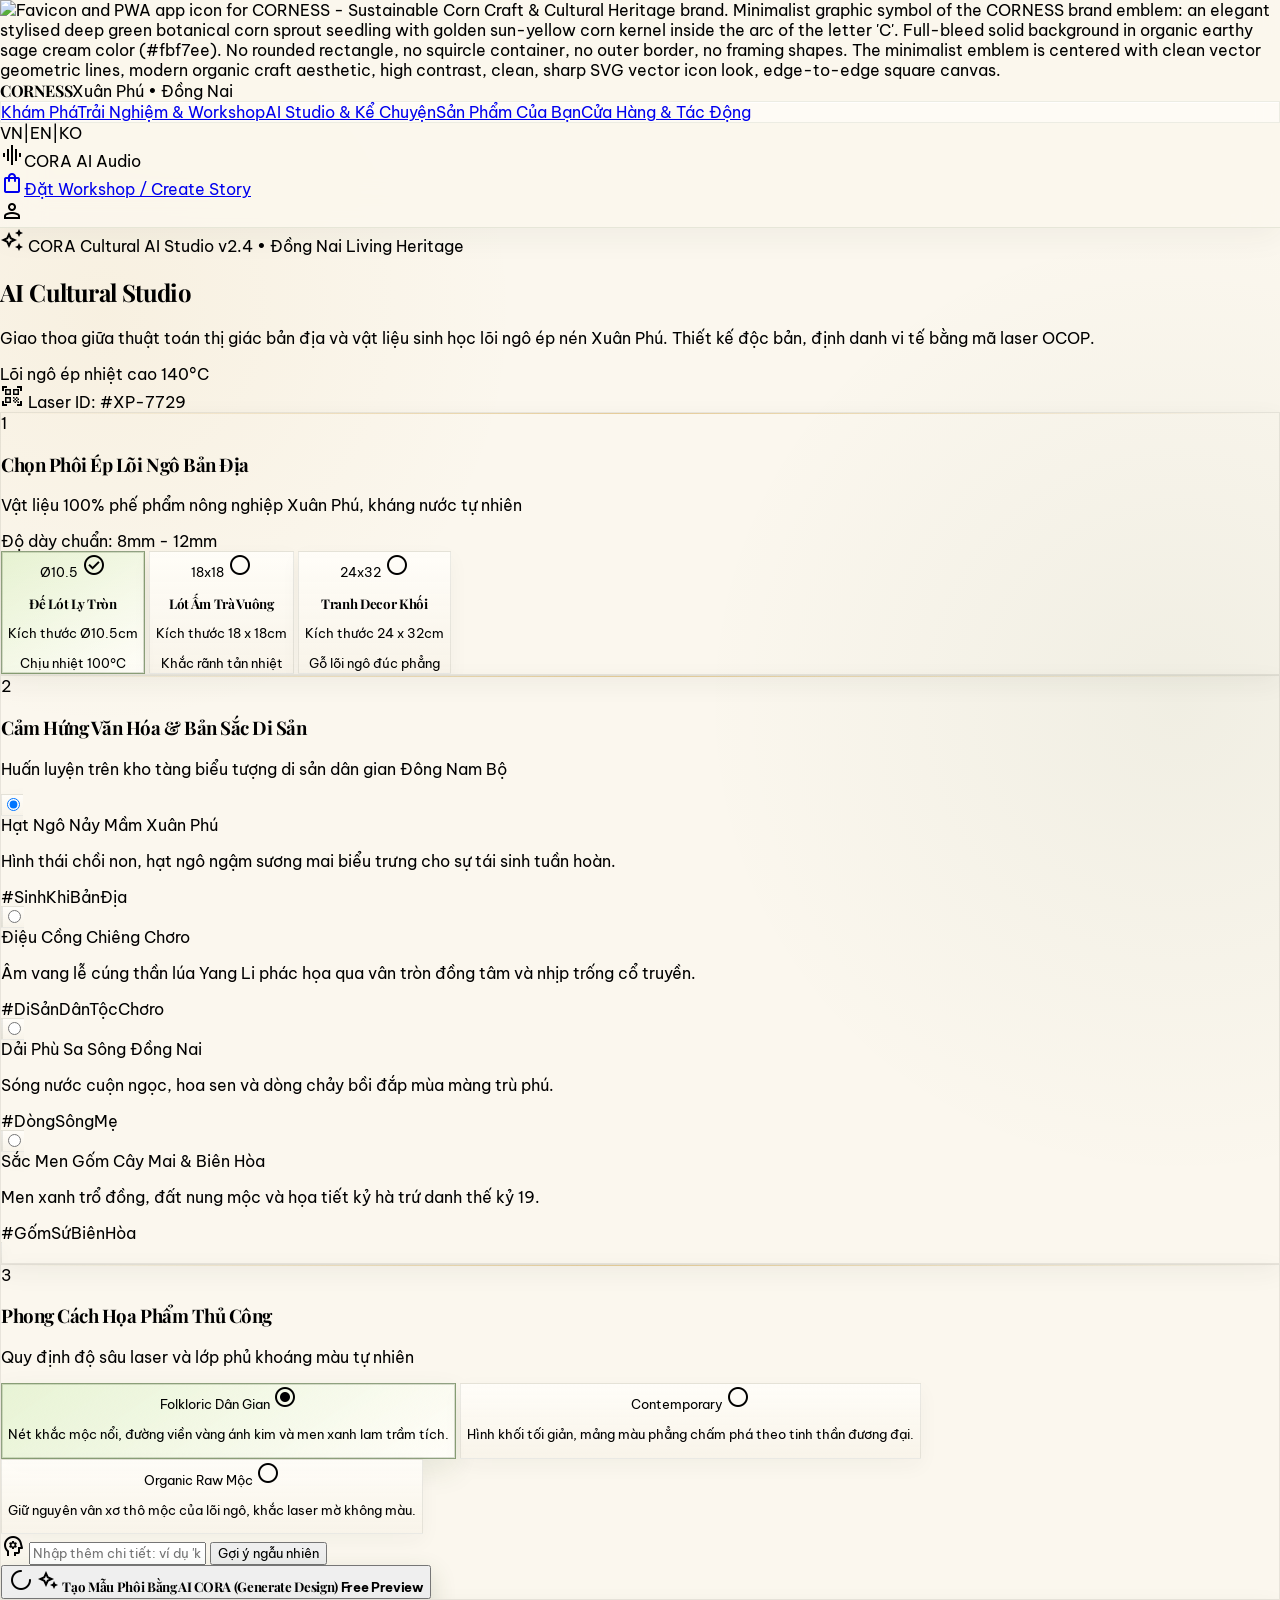
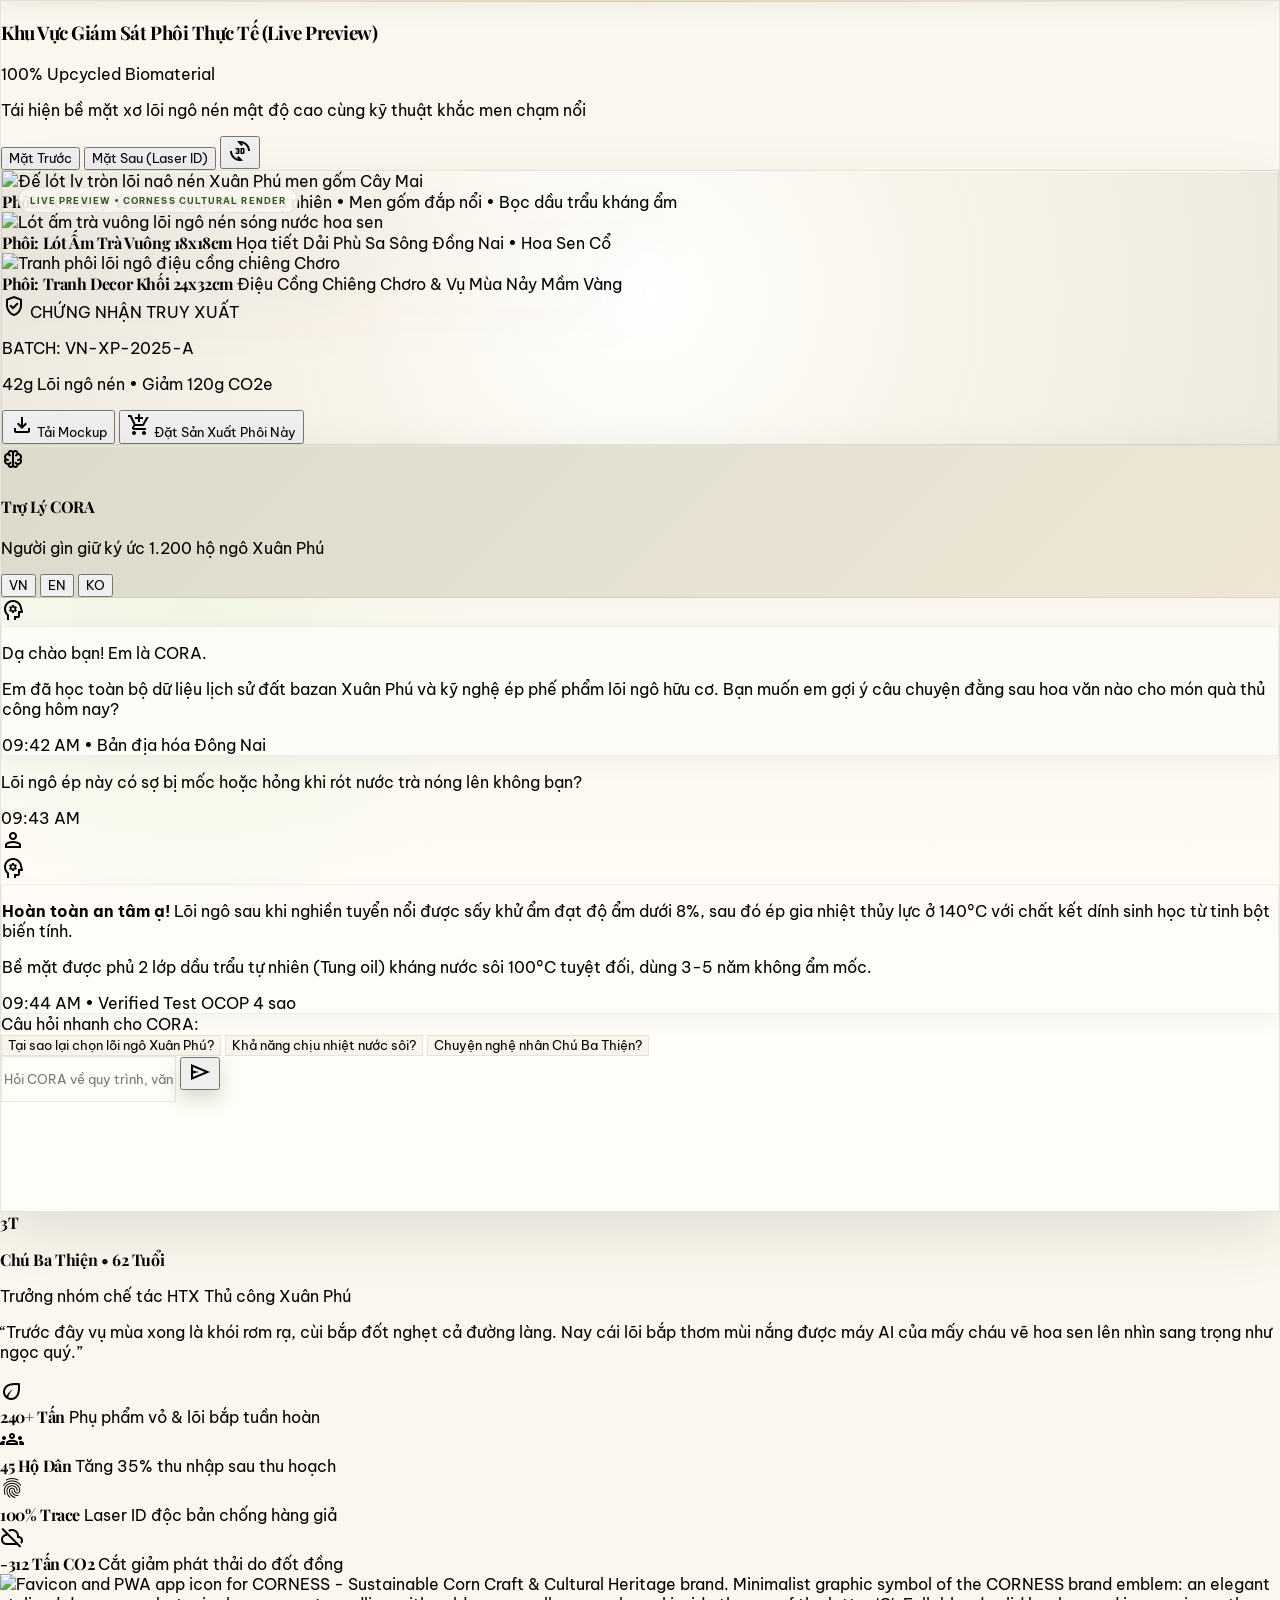
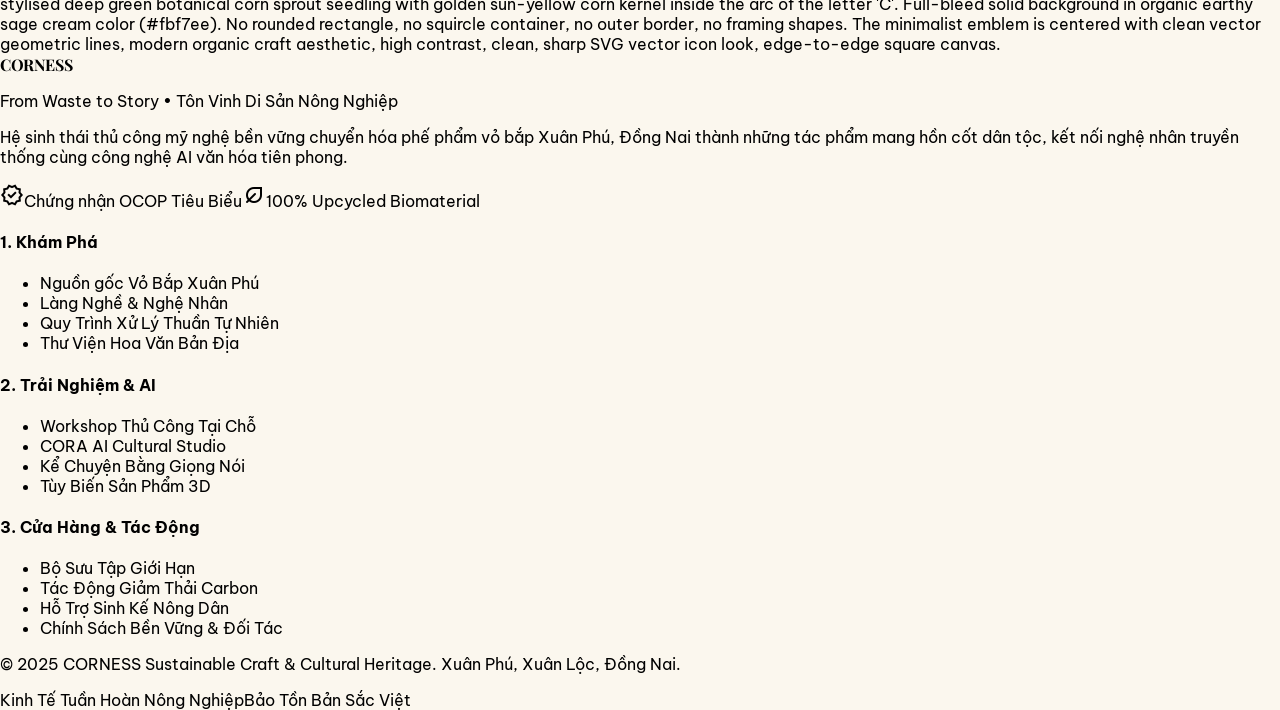
==== commit a175fe0f: "begin1" ====
--- a/ai-studio.html
+++ b/ai-studio.html
@@ -8,7 +8,7 @@
     <meta content="web_standard" name="shell-type" />
     <title>CORNESS — AI Cultural Studio &amp; CORA</title>
     <link
-      href="https://fonts.googleapis.com/css2?family=Climate+Crisis&amp;family=Anton&amp;family=Inter:wght@300;400;500;600;700&amp;display=swap"
+      href="https://fonts.googleapis.com/css2?family=Playfair+Display:ital,wght@0,600;0,700;0,800;1,600;1,700&amp;family=Be+Vietnam+Pro:wght@300;400;500;600;700;800&amp;display=swap"
       rel="stylesheet"
     />
     <link
@@ -103,16 +103,338 @@
             },
             spacing: {},
             fontFamily: {
-              headline: ["Climate Crisis"],
-              display: ["Climate Crisis"],
-              body: ["Anton"],
-              label: ["Inter"],
+              headline: ["Playfair Display", "Georgia", "serif"],
+              display: ["Playfair Display", "Georgia", "serif"],
+              body: ["Be Vietnam Pro", "ui-sans-serif", "system-ui", "sans-serif"],
+              label: ["Be Vietnam Pro", "ui-sans-serif", "system-ui", "sans-serif"],
             },
             fontSize: {},
           },
         },
       };
     </script>
+
+    <style>
+      :root {
+        --corness-forest: #24452d;
+        --corness-forest-deep: #173320;
+        --corness-moss: #557344;
+        --corness-cream: #fbf7ee;
+        --corness-paper: #fffdf8;
+        --corness-gold: #c9962f;
+        --corness-earth: #73543c;
+        --corness-line: rgba(67, 72, 62, 0.14);
+        --corness-shadow: 0 18px 50px rgba(46, 57, 43, 0.08);
+        --corness-shadow-soft: 0 8px 24px rgba(46, 57, 43, 0.06);
+      }
+
+      html {
+        scroll-behavior: smooth;
+        text-rendering: optimizeLegibility;
+        -webkit-font-smoothing: antialiased;
+        -moz-osx-font-smoothing: grayscale;
+      }
+
+      body,
+      .font-body,
+      .font-label {
+        font-family: "Be Vietnam Pro", ui-sans-serif, system-ui, -apple-system,
+          BlinkMacSystemFont, "Segoe UI", sans-serif !important;
+      }
+
+      .font-headline,
+      .font-display {
+        font-family: "Playfair Display", Georgia, "Times New Roman", serif !important;
+        font-weight: 700;
+        letter-spacing: -0.025em;
+        font-kerning: normal;
+      }
+
+      body {
+        background:
+          radial-gradient(circle at 8% 8%, rgba(201, 150, 47, 0.07), transparent 26rem),
+          radial-gradient(circle at 92% 18%, rgba(56, 86, 36, 0.055), transparent 30rem),
+          var(--corness-cream);
+      }
+
+      header {
+        background: rgba(251, 247, 238, 0.86) !important;
+        border-bottom: 1px solid rgba(56, 86, 36, 0.10);
+        backdrop-filter: blur(20px) saturate(155%);
+        -webkit-backdrop-filter: blur(20px) saturate(155%);
+        box-shadow: 0 8px 30px rgba(46, 57, 43, 0.055) !important;
+      }
+
+      header > div {
+        max-width: 1600px;
+        margin-inline: auto;
+      }
+
+      header nav {
+        border: 1px solid rgba(56, 86, 36, 0.09);
+        background: rgba(255, 253, 248, 0.70) !important;
+        box-shadow: inset 0 1px 0 rgba(255, 255, 255, 0.75);
+      }
+
+      header nav a {
+        border-radius: 0.65rem;
+        transition:
+          color 180ms ease,
+          background-color 180ms ease,
+          transform 180ms ease,
+          box-shadow 180ms ease;
+      }
+
+      header nav a:hover {
+        transform: translateY(-1px);
+        background: rgba(56, 86, 36, 0.07) !important;
+      }
+
+      main .bg-surface-container-lowest.rounded-2xl {
+        border: 1px solid rgba(67, 72, 62, 0.10);
+        box-shadow: var(--corness-shadow-soft);
+      }
+
+      main .rounded-xl,
+      main .rounded-2xl {
+        -webkit-backface-visibility: hidden;
+        backface-visibility: hidden;
+      }
+
+      button,
+      a {
+        -webkit-tap-highlight-color: transparent;
+      }
+
+      button {
+        transition:
+          transform 180ms ease,
+          box-shadow 180ms ease,
+          background-color 180ms ease,
+          border-color 180ms ease,
+          color 180ms ease;
+      }
+
+      button:active {
+        transform: translateY(1px);
+      }
+
+      input,
+      textarea,
+      select {
+        font-family: "Be Vietnam Pro", ui-sans-serif, system-ui, sans-serif !important;
+      }
+
+      input:focus,
+      textarea:focus,
+      select:focus {
+        outline: none;
+        box-shadow: 0 0 0 3px rgba(56, 86, 36, 0.12);
+      }
+
+      @media (max-width: 767px) {
+        header > div {
+          padding-inline: 1rem !important;
+        }
+
+        main {
+          overflow-x: clip;
+        }
+
+        .font-headline,
+        .font-display {
+          letter-spacing: -0.018em;
+        }
+      }
+    </style>
+
+    <style>
+      .studio-editor-column > .bg-surface-container-lowest {
+        position: relative;
+        overflow: hidden;
+      }
+
+      .studio-editor-column > .bg-surface-container-lowest::before {
+        content: "";
+        position: absolute;
+        inset: 0 auto auto 0;
+        width: 100%;
+        height: 1px;
+        background: linear-gradient(90deg, transparent, rgba(201, 150, 47, 0.45), transparent);
+        pointer-events: none;
+      }
+
+      #substrate-selector .substrate-btn,
+      #style-selector .style-btn,
+      #motif-selector .motif-card {
+        border: 1px solid rgba(67, 72, 62, 0.11);
+        background: linear-gradient(180deg, rgba(255, 253, 248, 0.96), rgba(248, 243, 233, 0.92));
+        box-shadow: 0 7px 20px rgba(46, 57, 43, 0.04);
+      }
+
+      #substrate-selector .substrate-btn:hover,
+      #style-selector .style-btn:hover,
+      #motif-selector .motif-card:hover {
+        border-color: rgba(56, 86, 36, 0.28);
+        transform: translateY(-2px);
+        box-shadow: 0 13px 28px rgba(46, 57, 43, 0.08);
+      }
+
+      #substrate-selector .substrate-btn.active,
+      #style-selector .style-btn.active {
+        border-color: rgba(56, 86, 36, 0.55);
+        background: linear-gradient(145deg, rgba(200, 238, 172, 0.38), rgba(255, 253, 248, 0.98));
+        box-shadow:
+          0 12px 28px rgba(56, 86, 36, 0.10),
+          inset 0 0 0 1px rgba(56, 86, 36, 0.18);
+      }
+
+      .corness-preview-stage {
+        position: relative;
+        border: 1px solid rgba(56, 86, 36, 0.12);
+        background:
+          radial-gradient(circle at 50% 45%, rgba(255, 255, 255, 0.96) 0, rgba(248, 243, 233, 0.88) 45%, rgba(237, 232, 222, 0.94) 100%) !important;
+        box-shadow:
+          inset 0 1px 0 rgba(255, 255, 255, 0.85),
+          0 24px 60px rgba(46, 57, 43, 0.10);
+      }
+
+      .corness-preview-stage::before {
+        content: "LIVE PREVIEW • CORNESS CULTURAL RENDER";
+        position: absolute;
+        top: 1rem;
+        left: 1rem;
+        z-index: 2;
+        padding: .42rem .68rem;
+        border-radius: 999px;
+        border: 1px solid rgba(56, 86, 36, 0.13);
+        background: rgba(255, 253, 248, 0.82);
+        backdrop-filter: blur(12px);
+        color: #385624;
+        font-family: "Be Vietnam Pro", sans-serif;
+        font-size: 9px;
+        font-weight: 700;
+        letter-spacing: .12em;
+      }
+
+      #preview-art-container {
+        filter: drop-shadow(0 24px 26px rgba(53, 45, 33, 0.16));
+      }
+
+      #preview-art-container img {
+        transition: transform 320ms cubic-bezier(.2,.7,.2,1), filter 320ms ease;
+      }
+
+      #preview-art-container img:hover {
+        filter: saturate(1.04) contrast(1.02);
+      }
+
+      .cora-shell {
+        border: 1px solid rgba(56, 86, 36, 0.13) !important;
+        background: rgba(255, 253, 248, 0.94) !important;
+        box-shadow: 0 22px 55px rgba(32, 55, 36, 0.12) !important;
+      }
+
+      .cora-shell > :first-child {
+        background:
+          linear-gradient(135deg, rgba(56, 86, 36, 0.12), rgba(201, 150, 47, 0.08)),
+          #f2ede3 !important;
+        border-bottom: 1px solid rgba(56, 86, 36, 0.10);
+      }
+
+      #chat-messages {
+        background:
+          radial-gradient(circle at 15% 15%, rgba(200, 238, 172, 0.18), transparent 18rem),
+          linear-gradient(180deg, rgba(248, 243, 233, 0.64), rgba(255, 253, 248, 0.92)) !important;
+        scrollbar-width: thin;
+        scrollbar-color: rgba(56, 86, 36, 0.22) transparent;
+      }
+
+      #chat-messages::-webkit-scrollbar {
+        width: 6px;
+        display: block;
+      }
+
+      #chat-messages::-webkit-scrollbar-thumb {
+        background: rgba(56, 86, 36, 0.22);
+        border-radius: 999px;
+      }
+
+      #chat-messages .bg-surface-container {
+        border: 1px solid rgba(67, 72, 62, 0.08);
+        background: rgba(255, 253, 248, 0.92) !important;
+        box-shadow: 0 7px 20px rgba(46, 57, 43, 0.05);
+      }
+
+      .quick-q-btn {
+        border: 1px solid rgba(56, 86, 36, 0.11);
+        background: rgba(248, 243, 233, 0.9) !important;
+      }
+
+      .quick-q-btn:hover {
+        border-color: rgba(56, 86, 36, 0.28);
+        background: rgba(200, 238, 172, 0.28) !important;
+        color: #304e1d;
+      }
+
+      #chat-input {
+        min-height: 42px;
+        border: 1px solid rgba(56, 86, 36, 0.12) !important;
+        background: rgba(255, 253, 248, 0.96) !important;
+        box-shadow: inset 0 1px 2px rgba(46, 57, 43, 0.04);
+      }
+
+      #send-chat-btn {
+        box-shadow: 0 8px 20px rgba(56, 86, 36, 0.22);
+      }
+
+      #generate-btn {
+        box-shadow: 0 10px 26px rgba(56, 86, 36, 0.20);
+      }
+
+      @media (min-width: 1024px) {
+        .cora-column {
+          position: sticky;
+          top: 7rem;
+        }
+
+        .cora-shell {
+          height: min(780px, calc(100vh - 8.5rem)) !important;
+          min-height: 640px;
+        }
+      }
+
+      @media (max-width: 1023px) {
+        .cora-shell {
+          height: 680px !important;
+        }
+
+        .corness-preview-stage::before {
+          max-width: calc(100% - 2rem);
+          white-space: nowrap;
+          overflow: hidden;
+          text-overflow: ellipsis;
+        }
+      }
+
+      @media (max-width: 640px) {
+        #substrate-selector,
+        #style-selector,
+        #motif-selector {
+          gap: .75rem;
+        }
+
+        .cora-shell {
+          height: 620px !important;
+          border-radius: 1.25rem !important;
+        }
+
+        .corness-preview-stage {
+          padding: 1rem !important;
+        }
+      }
+    </style>
+
   </head>
   <body class="bg-surface font-body text-on-surface antialiased">
     <header
@@ -276,7 +598,7 @@
             class="max-w-7xl mx-auto grid grid-cols-1 lg:grid-cols-12 gap-8 items-start"
           >
             <!-- LEFT / MAIN: AI Cultural Designer (8 cols) -->
-            <div class="lg:col-span-8 space-y-8">
+            <div class="lg:col-span-8 space-y-8 studio-editor-column">
               <!-- Step 1: Chọn phôi ép lõi ngô -->
               <div
                 class="bg-surface-container-lowest p-6 rounded-2xl shadow-sm space-y-4"
@@ -721,7 +1043,7 @@
                 </div>
                 <!-- The Real Showcase Stage -->
                 <div
-                  class="relative w-full aspect-square md:aspect-[16/10] rounded-xl bg-gradient-to-b from-surface-container-low to-surface-container flex items-center justify-center p-6 overflow-hidden"
+                  class="relative w-full aspect-square md:aspect-[16/10] rounded-xl bg-gradient-to-b from-surface-container-low to-surface-container flex items-center justify-center p-6 overflow-hidden corness-preview-stage"
                 >
                   <!-- Real Product Artifacts Switcher (Images from Prompt Context) -->
                   <div
@@ -837,10 +1159,10 @@
               </div>
             </div>
             <!-- RIGHT / SUPPORT: Trợ Lý CORA — AI Heritage Companion (4 cols) -->
-            <div class="lg:col-span-4 space-y-6">
+            <div class="lg:col-span-4 space-y-6 cora-column">
               <!-- Assistant Window Card -->
               <div
-                class="bg-surface-container-lowest rounded-2xl shadow-sm overflow-hidden flex flex-col h-[780px]"
+                class="bg-surface-container-lowest rounded-2xl shadow-sm overflow-hidden flex flex-col h-[780px] cora-shell"
               >
                 <!-- Top Header: CORA Identity -->
                 <div
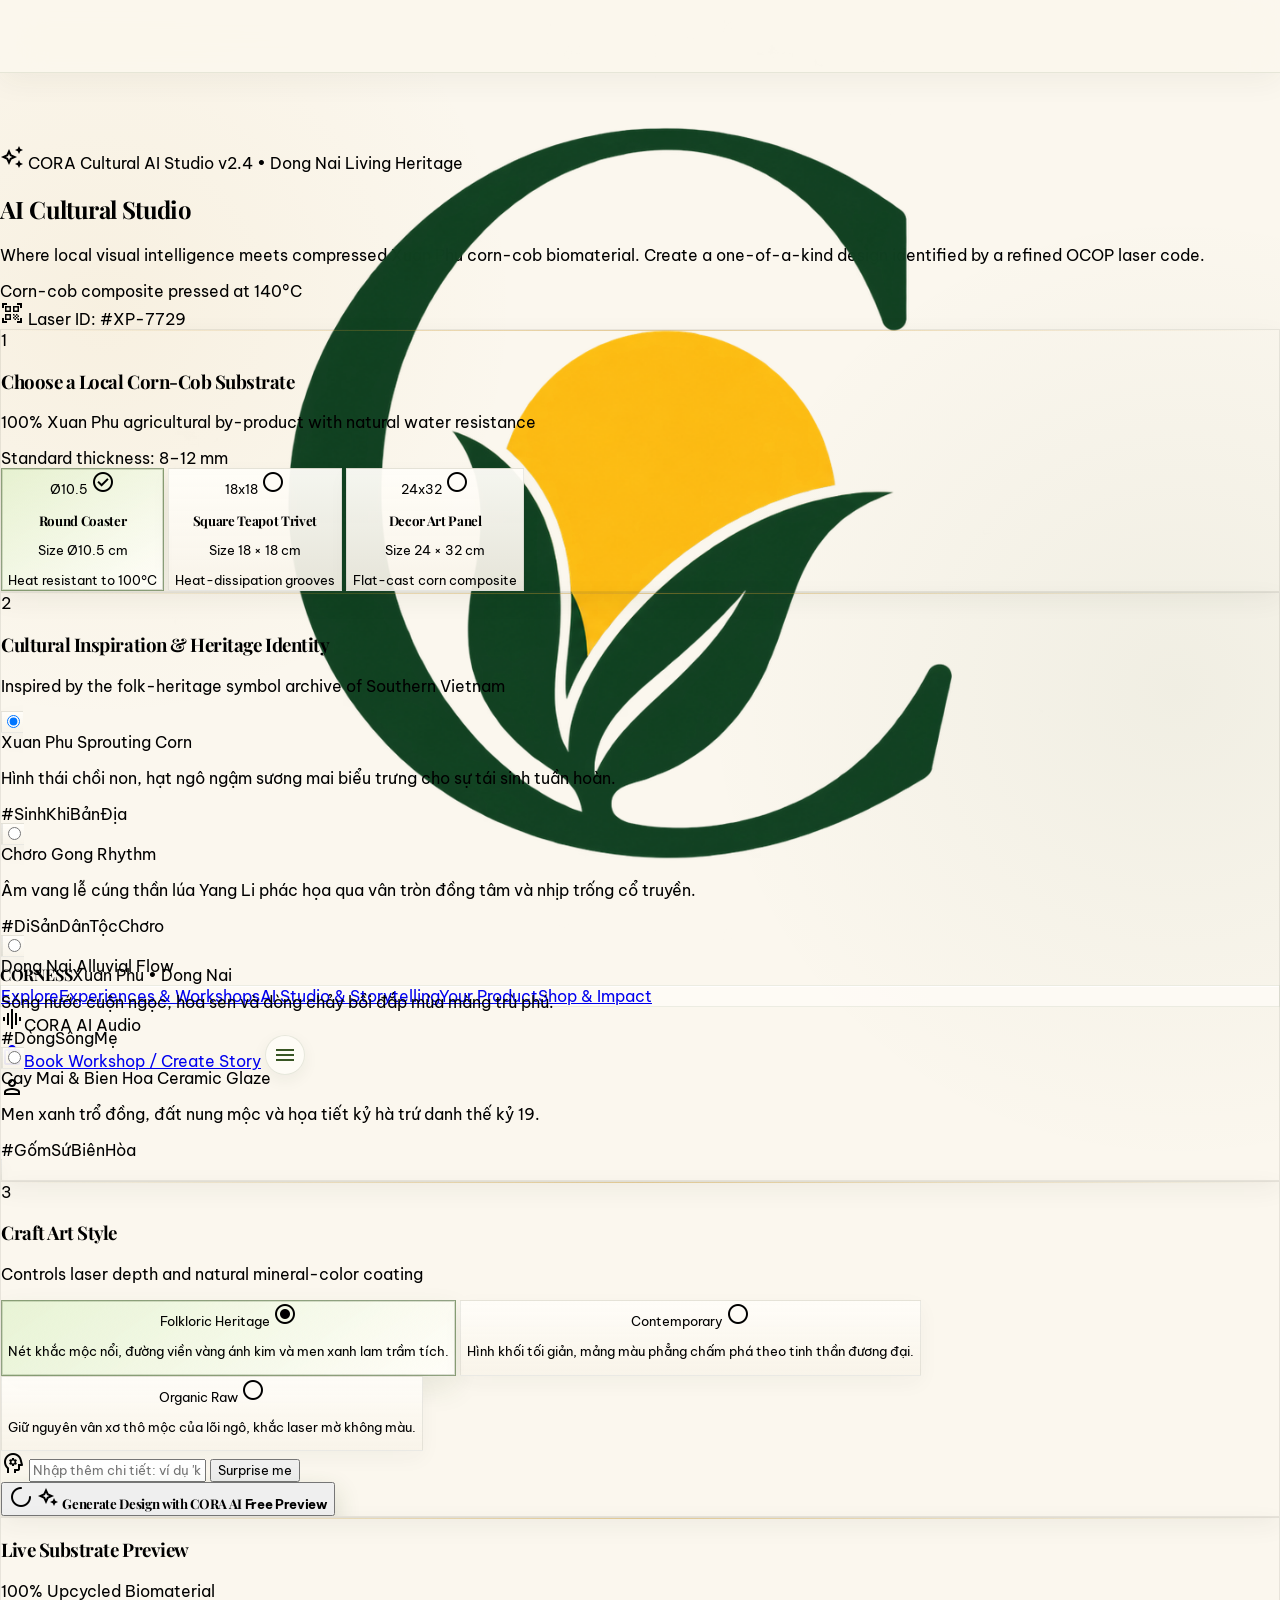
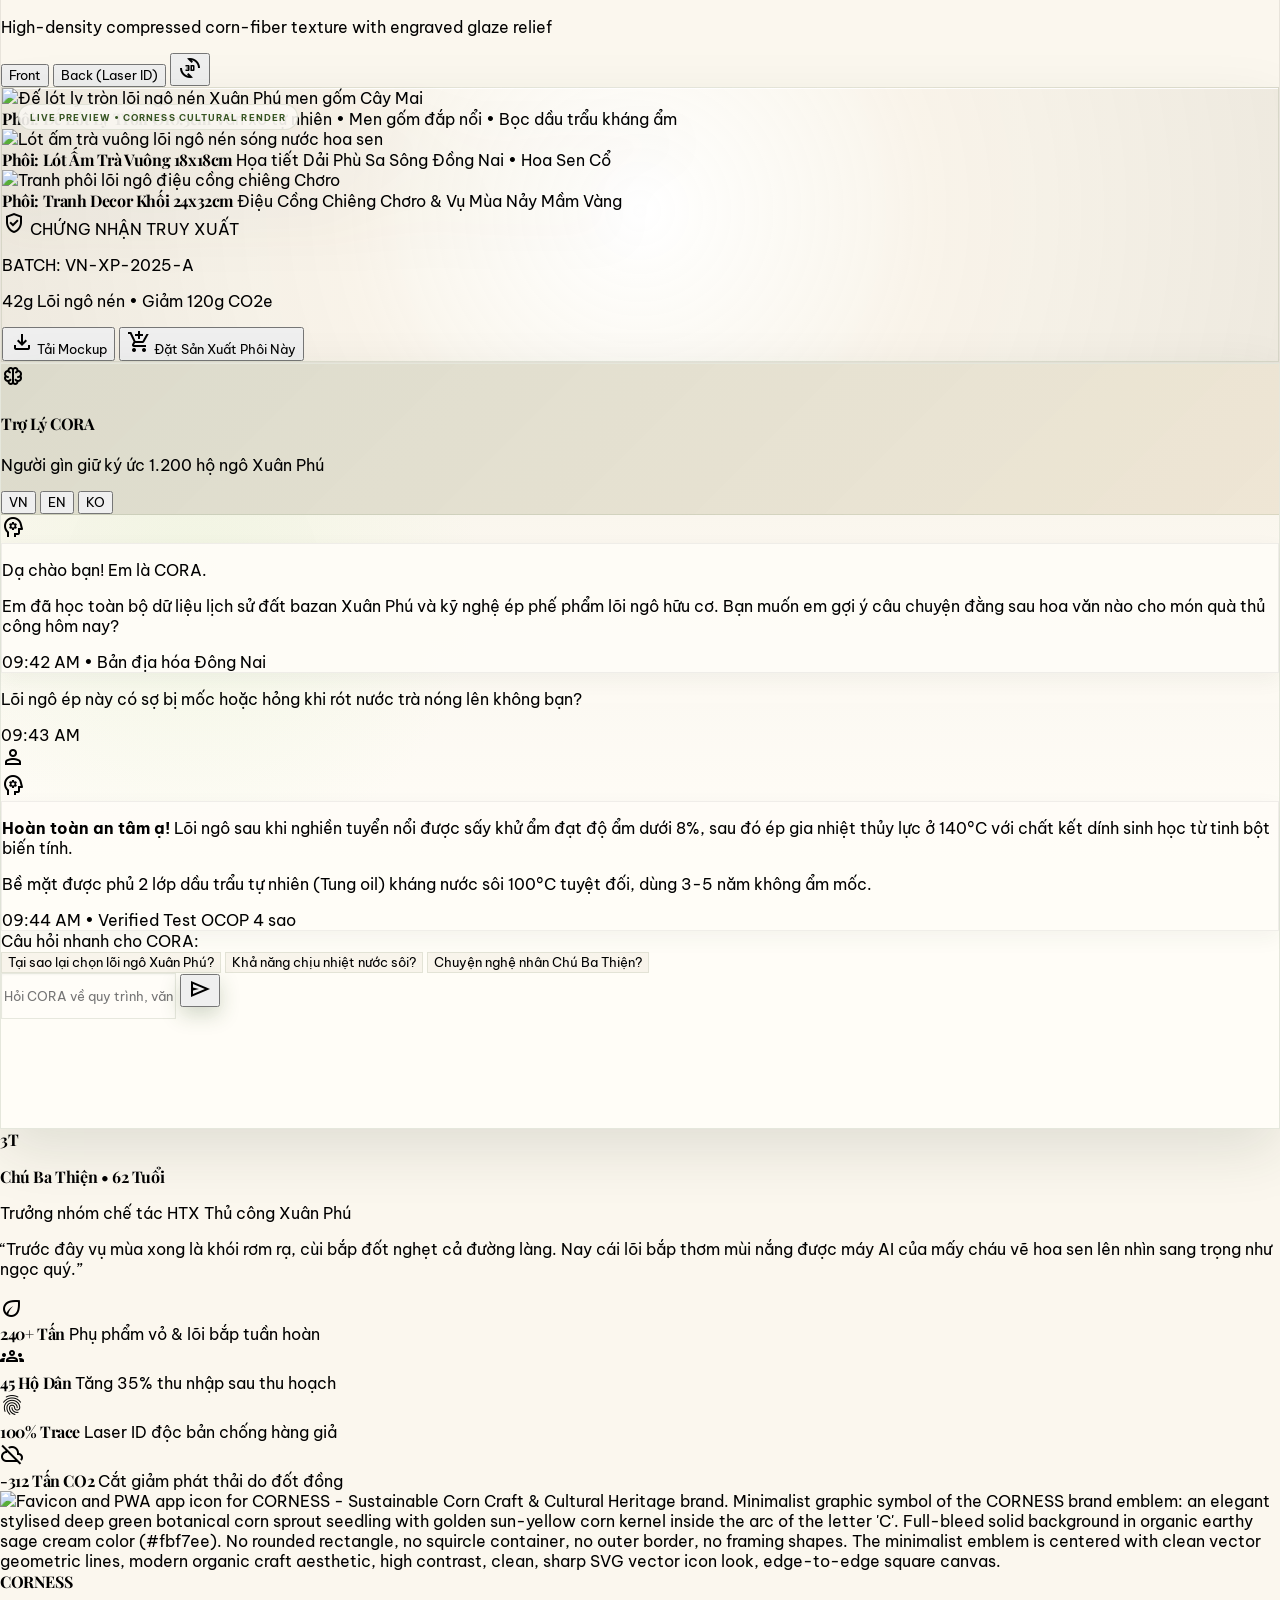
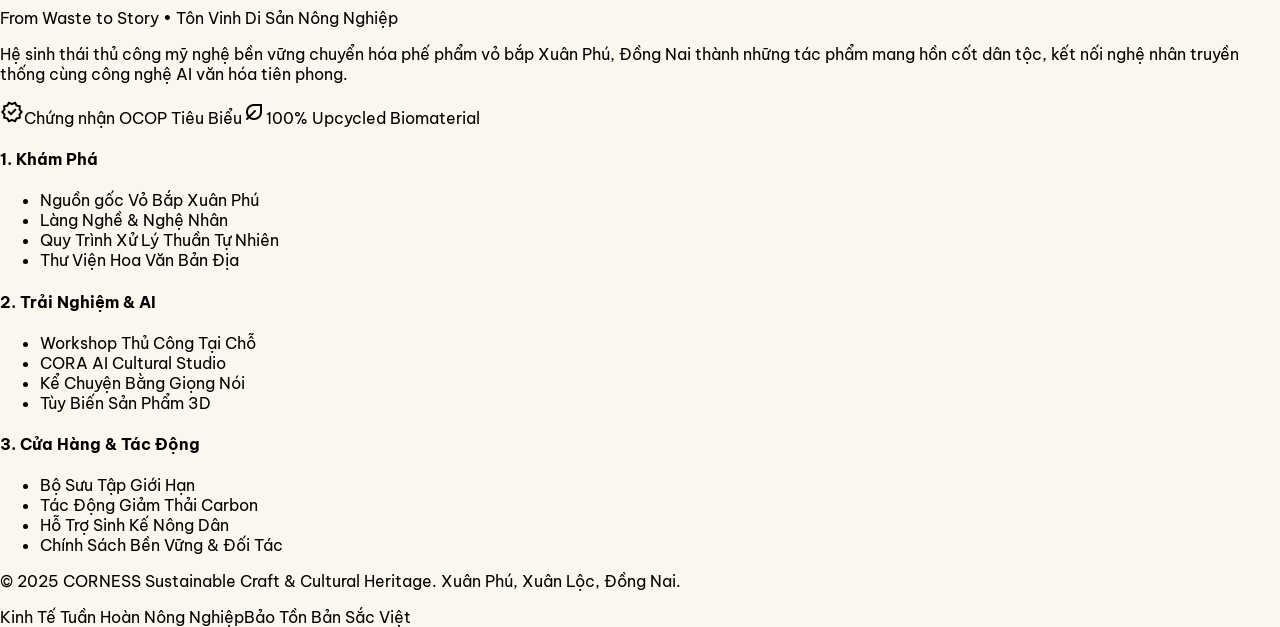
==== commit 849667ee: "update" ====
--- a/ai-studio.html
+++ b/ai-studio.html
@@ -1,7 +1,7 @@
 <!-- CORNESS — AI Cultural Studio & Trợ Lý CORA (Desktop) -->
 <!doctype html>
 
-<html lang="vi">
+<html lang="en">
   <head>
     <meta charset="utf-8" />
     <meta content="width=device-width, initial-scale=1.0" name="viewport" />
@@ -105,8 +105,18 @@
             fontFamily: {
               headline: ["Playfair Display", "Georgia", "serif"],
               display: ["Playfair Display", "Georgia", "serif"],
-              body: ["Be Vietnam Pro", "ui-sans-serif", "system-ui", "sans-serif"],
-              label: ["Be Vietnam Pro", "ui-sans-serif", "system-ui", "sans-serif"],
+              body: [
+                "Be Vietnam Pro",
+                "ui-sans-serif",
+                "system-ui",
+                "sans-serif",
+              ],
+              label: [
+                "Be Vietnam Pro",
+                "ui-sans-serif",
+                "system-ui",
+                "sans-serif",
+              ],
             },
             fontSize: {},
           },
@@ -138,13 +148,20 @@
       body,
       .font-body,
       .font-label {
-        font-family: "Be Vietnam Pro", ui-sans-serif, system-ui, -apple-system,
-          BlinkMacSystemFont, "Segoe UI", sans-serif !important;
+        font-family:
+          "Be Vietnam Pro",
+          ui-sans-serif,
+          system-ui,
+          -apple-system,
+          BlinkMacSystemFont,
+          "Segoe UI",
+          sans-serif !important;
       }
 
       .font-headline,
       .font-display {
-        font-family: "Playfair Display", Georgia, "Times New Roman", serif !important;
+        font-family:
+          "Playfair Display", Georgia, "Times New Roman", serif !important;
         font-weight: 700;
         letter-spacing: -0.025em;
         font-kerning: normal;
@@ -152,14 +169,22 @@
 
       body {
         background:
-          radial-gradient(circle at 8% 8%, rgba(201, 150, 47, 0.07), transparent 26rem),
-          radial-gradient(circle at 92% 18%, rgba(56, 86, 36, 0.055), transparent 30rem),
+          radial-gradient(
+            circle at 8% 8%,
+            rgba(201, 150, 47, 0.07),
+            transparent 26rem
+          ),
+          radial-gradient(
+            circle at 92% 18%,
+            rgba(56, 86, 36, 0.055),
+            transparent 30rem
+          ),
           var(--corness-cream);
       }
 
       header {
         background: rgba(251, 247, 238, 0.86) !important;
-        border-bottom: 1px solid rgba(56, 86, 36, 0.10);
+        border-bottom: 1px solid rgba(56, 86, 36, 0.1);
         backdrop-filter: blur(20px) saturate(155%);
         -webkit-backdrop-filter: blur(20px) saturate(155%);
         box-shadow: 0 8px 30px rgba(46, 57, 43, 0.055) !important;
@@ -172,7 +197,7 @@
 
       header nav {
         border: 1px solid rgba(56, 86, 36, 0.09);
-        background: rgba(255, 253, 248, 0.70) !important;
+        background: rgba(255, 253, 248, 0.7) !important;
         box-shadow: inset 0 1px 0 rgba(255, 255, 255, 0.75);
       }
 
@@ -191,7 +216,7 @@
       }
 
       main .bg-surface-container-lowest.rounded-2xl {
-        border: 1px solid rgba(67, 72, 62, 0.10);
+        border: 1px solid rgba(67, 72, 62, 0.1);
         box-shadow: var(--corness-shadow-soft);
       }
 
@@ -222,7 +247,8 @@
       input,
       textarea,
       select {
-        font-family: "Be Vietnam Pro", ui-sans-serif, system-ui, sans-serif !important;
+        font-family:
+          "Be Vietnam Pro", ui-sans-serif, system-ui, sans-serif !important;
       }
 
       input:focus,
@@ -260,7 +286,12 @@
         inset: 0 auto auto 0;
         width: 100%;
         height: 1px;
-        background: linear-gradient(90deg, transparent, rgba(201, 150, 47, 0.45), transparent);
+        background: linear-gradient(
+          90deg,
+          transparent,
+          rgba(201, 150, 47, 0.45),
+          transparent
+        );
         pointer-events: none;
       }
 
@@ -268,7 +299,11 @@
       #style-selector .style-btn,
       #motif-selector .motif-card {
         border: 1px solid rgba(67, 72, 62, 0.11);
-        background: linear-gradient(180deg, rgba(255, 253, 248, 0.96), rgba(248, 243, 233, 0.92));
+        background: linear-gradient(
+          180deg,
+          rgba(255, 253, 248, 0.96),
+          rgba(248, 243, 233, 0.92)
+        );
         box-shadow: 0 7px 20px rgba(46, 57, 43, 0.04);
       }
 
@@ -283,20 +318,28 @@
       #substrate-selector .substrate-btn.active,
       #style-selector .style-btn.active {
         border-color: rgba(56, 86, 36, 0.55);
-        background: linear-gradient(145deg, rgba(200, 238, 172, 0.38), rgba(255, 253, 248, 0.98));
+        background: linear-gradient(
+          145deg,
+          rgba(200, 238, 172, 0.38),
+          rgba(255, 253, 248, 0.98)
+        );
         box-shadow:
-          0 12px 28px rgba(56, 86, 36, 0.10),
+          0 12px 28px rgba(56, 86, 36, 0.1),
           inset 0 0 0 1px rgba(56, 86, 36, 0.18);
       }
 
       .corness-preview-stage {
         position: relative;
         border: 1px solid rgba(56, 86, 36, 0.12);
-        background:
-          radial-gradient(circle at 50% 45%, rgba(255, 255, 255, 0.96) 0, rgba(248, 243, 233, 0.88) 45%, rgba(237, 232, 222, 0.94) 100%) !important;
+        background: radial-gradient(
+          circle at 50% 45%,
+          rgba(255, 255, 255, 0.96) 0,
+          rgba(248, 243, 233, 0.88) 45%,
+          rgba(237, 232, 222, 0.94) 100%
+        ) !important;
         box-shadow:
           inset 0 1px 0 rgba(255, 255, 255, 0.85),
-          0 24px 60px rgba(46, 57, 43, 0.10);
+          0 24px 60px rgba(46, 57, 43, 0.1);
       }
 
       .corness-preview-stage::before {
@@ -305,7 +348,7 @@
         top: 1rem;
         left: 1rem;
         z-index: 2;
-        padding: .42rem .68rem;
+        padding: 0.42rem 0.68rem;
         border-radius: 999px;
         border: 1px solid rgba(56, 86, 36, 0.13);
         background: rgba(255, 253, 248, 0.82);
@@ -314,7 +357,7 @@
         font-family: "Be Vietnam Pro", sans-serif;
         font-size: 9px;
         font-weight: 700;
-        letter-spacing: .12em;
+        letter-spacing: 0.12em;
       }
 
       #preview-art-container {
@@ -322,7 +365,9 @@
       }
 
       #preview-art-container img {
-        transition: transform 320ms cubic-bezier(.2,.7,.2,1), filter 320ms ease;
+        transition:
+          transform 320ms cubic-bezier(0.2, 0.7, 0.2, 1),
+          filter 320ms ease;
       }
 
       #preview-art-container img:hover {
@@ -337,15 +382,27 @@
 
       .cora-shell > :first-child {
         background:
-          linear-gradient(135deg, rgba(56, 86, 36, 0.12), rgba(201, 150, 47, 0.08)),
+          linear-gradient(
+            135deg,
+            rgba(56, 86, 36, 0.12),
+            rgba(201, 150, 47, 0.08)
+          ),
           #f2ede3 !important;
-        border-bottom: 1px solid rgba(56, 86, 36, 0.10);
+        border-bottom: 1px solid rgba(56, 86, 36, 0.1);
       }
 
       #chat-messages {
         background:
-          radial-gradient(circle at 15% 15%, rgba(200, 238, 172, 0.18), transparent 18rem),
-          linear-gradient(180deg, rgba(248, 243, 233, 0.64), rgba(255, 253, 248, 0.92)) !important;
+          radial-gradient(
+            circle at 15% 15%,
+            rgba(200, 238, 172, 0.18),
+            transparent 18rem
+          ),
+          linear-gradient(
+            180deg,
+            rgba(248, 243, 233, 0.64),
+            rgba(255, 253, 248, 0.92)
+          ) !important;
         scrollbar-width: thin;
         scrollbar-color: rgba(56, 86, 36, 0.22) transparent;
       }
@@ -389,7 +446,7 @@
       }
 
       #generate-btn {
-        box-shadow: 0 10px 26px rgba(56, 86, 36, 0.20);
+        box-shadow: 0 10px 26px rgba(56, 86, 36, 0.2);
       }
 
       @media (min-width: 1024px) {
@@ -421,7 +478,7 @@
         #substrate-selector,
         #style-selector,
         #motif-selector {
-          gap: .75rem;
+          gap: 0.75rem;
         }
 
         .cora-shell {
@@ -435,17 +492,18 @@
       }
     </style>
 
+    <link rel="stylesheet" href="responsive.css" />
   </head>
   <body class="bg-surface font-body text-on-surface antialiased">
     <header
       class="fixed top-0 w-full z-50 bg-surface/90 backdrop-blur-xl shadow-[0_1px_8px_rgba(112,88,66,0.06)]"
     >
       <div class="h-20 w-full px-6 lg:px-12 flex items-center justify-between">
-        <div class="flex items-center gap-4">
+        <div class="flex items-center gap-4 shrink-0 2xl:mr-5">
           <img
-            alt="Favicon and PWA app icon for CORNESS - Sustainable Corn Craft &amp; Cultural Heritage brand. Minimalist graphic symbol of the CORNESS brand emblem: an elegant stylised deep green botanical corn sprout seedling with golden sun-yellow corn kernel inside the arc of the letter 'C'. Full-bleed solid background in organic earthy sage cream color (#fbf7ee). No rounded rectangle, no squircle container, no outer border, no framing shapes. The minimalist emblem is centered with clean vector geometric lines, modern organic craft aesthetic, high contrast, clean, sharp SVG vector icon look, edge-to-edge square canvas."
-            class="h-8 w-auto object-contain"
-            src="https://lh3.googleusercontent.com/aida/[base64]"
+            src="images/FGlogo.png"
+            alt="CORNESS"
+            class="h-14 w-14 shrink-0 object-contain"
           />
           <div class="flex flex-col">
             <span
@@ -458,7 +516,7 @@
           </div>
         </div>
         <nav
-          class="hidden xl:flex items-center gap-2 p-1 bg-surface-container-low rounded-xl"
+          class="hidden 2xl:flex items-center gap-1 p-1 bg-surface-container-low rounded-xl"
           data-active-classes="bg-primary-container text-on-primary-container font-semibold rounded-lg shadow-sm"
         >
           <a
@@ -488,22 +546,9 @@
             >Cửa Hàng &amp; Tác Động</a
           >
         </nav>
-        <div class="flex items-center gap-3 lg:gap-4">
+        <div class="flex items-center gap-3 lg:gap-4 2xl:ml-5">
           <div
-            class="hidden md:flex items-center gap-1.5 px-2.5 py-1 rounded-full bg-surface-container text-xs font-label text-on-surface-variant font-medium"
-          >
-            <span class="hover:text-primary cursor-pointer transition-colors"
-              >VN</span
-            ><span class="text-outline-variant">|</span
-            ><span class="hover:text-primary cursor-pointer transition-colors"
-              >EN</span
-            ><span class="text-outline-variant">|</span
-            ><span class="hover:text-primary cursor-pointer transition-colors"
-              >KO</span
-            >
-          </div>
-          <div
-            class="hidden sm:flex items-center gap-2 px-3 py-1.5 rounded-full bg-secondary-container/30 text-on-secondary-container text-xs font-label font-medium"
+            class="hidden 2xl:flex items-center gap-2 px-3 py-1.5 rounded-full bg-secondary-container/30 text-on-secondary-container text-xs font-label font-medium"
           >
             <span class="material-symbols-outlined text-[16px]">graphic_eq</span
             ><span>CORA AI Audio</span>
@@ -516,11 +561,20 @@
               >shopping_bag</span
             ></a
           ><a
-            class="hidden lg:inline-flex items-center justify-center px-4 py-2 rounded-lg bg-secondary-container hover:bg-secondary-fixed text-on-secondary-container font-label text-xs uppercase font-bold tracking-wider transition-colors shadow-sm"
+            class="hidden 2xl:inline-flex items-center justify-center px-4 py-2 rounded-lg bg-secondary-container hover:bg-secondary-fixed text-on-secondary-container font-label text-xs uppercase font-bold tracking-wider transition-colors shadow-sm"
             data-path="trai-nghiem-workshop"
             href="experience.html"
             >Đặt Workshop / Create Story</a
           >
+          <button
+            class="corness-mobile-toggle 2xl:hidden"
+            type="button"
+            aria-label="Mở menu"
+            aria-controls="corness-mobile-menu"
+            aria-expanded="false"
+          >
+            <span class="material-symbols-outlined text-[21px]">menu</span>
+          </button>
           <div
             class="w-8 h-8 rounded-full bg-primary flex items-center justify-center shrink-0"
           >
@@ -528,6 +582,81 @@
               >person</span
             >
           </div>
+        </div>
+      </div>
+
+      <div
+        id="corness-mobile-menu"
+        class="corness-mobile-menu 2xl:hidden"
+        data-open="false"
+        aria-hidden="true"
+      >
+        <button
+          class="corness-mobile-menu__backdrop"
+          type="button"
+          data-mobile-close
+          aria-label="Đóng menu"
+        ></button>
+        <div
+          class="corness-mobile-menu__panel"
+          role="dialog"
+          aria-modal="true"
+          aria-label="Menu điều hướng CORNESS"
+        >
+          <div class="corness-mobile-menu__top">
+            <div>
+              <div
+                class="font-headline text-lg text-primary uppercase leading-none"
+              >
+                CORNESS
+              </div>
+              <div
+                class="font-label text-[10px] uppercase tracking-widest text-tertiary mt-1"
+              >
+                Xuân Phú • Đồng Nai
+              </div>
+            </div>
+            <button
+              class="corness-mobile-menu__close"
+              type="button"
+              data-mobile-close
+              aria-label="Đóng menu"
+            >
+              <span class="material-symbols-outlined text-[20px]">close</span>
+            </button>
+          </div>
+          <nav class="corness-mobile-nav" aria-label="Điều hướng di động">
+            <a href="index.html"
+              ><span class="material-symbols-outlined text-[20px]">explore</span
+              ><span>Khám Phá</span></a
+            >
+            <a href="experience.html"
+              ><span class="material-symbols-outlined text-[20px]"
+                >handyman</span
+              ><span>Trải Nghiệm &amp; Workshop</span></a
+            >
+            <a href="ai-studio.html"
+              ><span class="material-symbols-outlined text-[20px]"
+                >auto_awesome</span
+              ><span>AI Studio &amp; Kể Chuyện</span></a
+            >
+            <a href="my-product.html"
+              ><span class="material-symbols-outlined text-[20px]"
+                >deployed_code</span
+              ><span>Sản Phẩm Của Bạn</span></a
+            >
+            <a href="shop.html"
+              ><span class="material-symbols-outlined text-[20px]"
+                >storefront</span
+              ><span>Cửa Hàng &amp; Tác Động</span></a
+            >
+          </nav>
+          <a class="corness-mobile-cta" href="experience.html">
+            <span>Đặt Workshop / Create Story</span>
+            <span class="material-symbols-outlined text-[18px]"
+              >arrow_forward</span
+            >
+          </a>
         </div>
       </div>
     </header>
@@ -1810,5 +1939,7 @@
         </div>
       </div>
     </footer>
+    <script src="responsive.js"></script>
+    <script src="i18n.js"></script>
   </body>
 </html>
--- a/responsive.css
+++ b/responsive.css
@@ -0,0 +1,610 @@
+/* CORNESS responsive system — mobile first refinement */
+:root {
+  --corness-header-mobile: 64px;
+  --corness-header-tablet: 72px;
+  --corness-header-desktop: 80px;
+}
+
+html,
+body {
+  max-width: 100%;
+  overflow-x: clip;
+}
+body {
+  min-width: 320px;
+}
+img,
+svg,
+video,
+canvas {
+  max-width: 100%;
+}
+h1,
+h2,
+h3 {
+  text-wrap: balance;
+  overflow-wrap: break-word;
+}
+p,
+li,
+label,
+button,
+a {
+  overflow-wrap: break-word;
+}
+button,
+a,
+input,
+select,
+textarea {
+  -webkit-tap-highlight-color: transparent;
+}
+button,
+a {
+  touch-action: manipulation;
+}
+
+/* Mobile navigation */
+.corness-mobile-toggle {
+  display: none;
+  width: 40px;
+  height: 40px;
+  align-items: center;
+  justify-content: center;
+  border-radius: 9999px;
+  border: 1px solid rgba(56, 86, 36, 0.12);
+  background: rgba(255, 253, 248, 0.8);
+  color: #385624;
+  box-shadow: 0 5px 16px rgba(32, 55, 36, 0.06);
+}
+.corness-mobile-menu {
+  position: fixed;
+  inset: var(--corness-header-desktop) 0 0 0;
+  z-index: 60;
+  pointer-events: none;
+  visibility: hidden;
+}
+.corness-mobile-menu__backdrop {
+  position: absolute;
+  inset: 0;
+  border: 0;
+  background: rgba(24, 30, 21, 0.28);
+  opacity: 0;
+  transition: opacity 0.24s ease;
+  backdrop-filter: blur(3px);
+  -webkit-backdrop-filter: blur(3px);
+}
+.corness-mobile-menu__panel {
+  position: absolute;
+  top: 0;
+  right: 0;
+  width: min(88vw, 380px);
+  height: 100%;
+  overflow-y: auto;
+  padding: 1rem 1rem max(1.5rem, env(safe-area-inset-bottom));
+  border-left: 1px solid rgba(56, 86, 36, 0.1);
+  background: rgba(255, 253, 248, 0.97);
+  box-shadow: -18px 0 50px rgba(31, 45, 31, 0.14);
+  transform: translateX(102%);
+  transition: transform 0.28s cubic-bezier(0.2, 0.7, 0.2, 1);
+}
+.corness-mobile-menu[data-open="true"] {
+  pointer-events: auto;
+  visibility: visible;
+}
+.corness-mobile-menu[data-open="true"] .corness-mobile-menu__backdrop {
+  opacity: 1;
+}
+.corness-mobile-menu[data-open="true"] .corness-mobile-menu__panel {
+  transform: translateX(0);
+}
+.corness-mobile-menu__top {
+  display: flex;
+  align-items: center;
+  justify-content: space-between;
+  padding: 0.25rem 0.25rem 0.9rem;
+  margin-bottom: 0.55rem;
+  border-bottom: 1px solid rgba(56, 86, 36, 0.1);
+}
+.corness-mobile-menu__close {
+  width: 38px;
+  height: 38px;
+  border-radius: 9999px;
+  display: grid;
+  place-items: center;
+  background: #f2ede3;
+  color: #385624;
+}
+.corness-mobile-nav {
+  display: grid;
+  gap: 0.45rem;
+}
+.corness-mobile-nav a {
+  display: flex;
+  align-items: center;
+  gap: 0.8rem;
+  min-height: 50px;
+  padding: 0.78rem 0.9rem;
+  border-radius: 1rem;
+  color: #43483e;
+  font-family: "Be Vietnam Pro", ui-sans-serif, system-ui, sans-serif;
+  font-size: 0.86rem;
+  font-weight: 650;
+  line-height: 1.35;
+  border: 1px solid transparent;
+  transition:
+    background 0.18s ease,
+    border-color 0.18s ease,
+    color 0.18s ease,
+    transform 0.18s ease;
+}
+.corness-mobile-nav a:hover,
+.corness-mobile-nav a[aria-current="page"] {
+  background: rgba(200, 238, 172, 0.32);
+  border-color: rgba(56, 86, 36, 0.12);
+  color: #304e1d;
+}
+.corness-mobile-nav a:active {
+  transform: scale(0.985);
+}
+.corness-mobile-lang {
+  margin-top: 1rem;
+  padding: 0.85rem;
+  border: 1px solid rgba(56, 86, 36, 0.1);
+  background: rgba(242, 237, 227, 0.64);
+  border-radius: 1rem;
+}
+.corness-mobile-lang__button {
+  display: flex;
+  align-items: center;
+  gap: 0.7rem;
+
+  width: 100%;
+  min-height: 46px;
+  margin-top: 0.55rem;
+  padding: 0.65rem 0.8rem;
+
+  border: 1px solid rgba(56, 86, 36, 0.1);
+  border-radius: 0.8rem;
+
+  background: rgba(255, 255, 255, 0.72);
+  color: #43483e;
+
+  font-family: "Be Vietnam Pro", sans-serif;
+  font-size: 0.78rem;
+  font-weight: 600;
+
+  cursor: pointer;
+
+  transition:
+    background 0.18s ease,
+    border-color 0.18s ease,
+    color 0.18s ease;
+}
+
+.corness-mobile-lang__button:hover {
+  background: rgba(200, 238, 172, 0.3);
+  border-color: rgba(56, 86, 36, 0.18);
+  color: #304e1d;
+}
+
+.corness-mobile-lang__button[aria-pressed="true"] {
+  background: rgba(200, 238, 172, 0.42);
+  border-color: rgba(56, 86, 36, 0.24);
+  color: #304e1d;
+}
+.corness-mobile-cta {
+  display: flex;
+  align-items: center;
+  justify-content: center;
+  gap: 0.5rem;
+  width: 100%;
+  min-height: 48px;
+  margin-top: 1rem;
+  padding: 0.78rem 1rem;
+  border-radius: 0.9rem;
+  background: #385624;
+  color: #fff;
+  font-family: "Be Vietnam Pro", sans-serif;
+  font-size: 0.78rem;
+  font-weight: 750;
+  letter-spacing: 0.05em;
+  text-transform: uppercase;
+  box-shadow: 0 10px 24px rgba(56, 86, 36, 0.18);
+}
+body.corness-menu-open {
+  overflow: hidden;
+}
+
+@media (max-width: 1535px) {
+  .corness-mobile-toggle {
+    display: inline-flex;
+  }
+
+  header > div {
+    height: var(--corness-header-tablet) !important;
+  }
+
+  main {
+    padding-top: var(--corness-header-tablet) !important;
+  }
+
+  .corness-mobile-menu {
+    top: var(--corness-header-tablet);
+  }
+}
+
+@media (max-width: 1023px) {
+  /* Reduce desktop spacing without making tablet feel cramped */
+  main .gap-12 {
+    gap: 2rem !important;
+  }
+  main .gap-10 {
+    gap: 1.75rem !important;
+  }
+  main .space-y-12 > :not([hidden]) ~ :not([hidden]) {
+    margin-top: 2rem !important;
+  }
+  .checkout-summary-column,
+  .cora-column {
+    position: static !important;
+    top: auto !important;
+  }
+  .checkout-summary-column {
+    margin-top: 0.25rem;
+  }
+  .checkout-form-column,
+  .checkout-summary-column,
+  .studio-editor-column,
+  .cora-column {
+    min-width: 0;
+  }
+}
+
+@media (max-width: 767px) {
+  :root {
+    --corness-header-tablet: var(--corness-header-mobile);
+  }
+  header > div {
+    height: var(--corness-header-mobile) !important;
+    padding-inline: 0.9rem !important;
+  }
+  main {
+    padding-top: var(--corness-header-mobile) !important;
+  }
+  .corness-mobile-menu {
+    inset: var(--corness-header-mobile) 0 0 0;
+  }
+
+  /* Brand/header balance */
+  header > div > div:first-child {
+    gap: 0.6rem !important;
+    min-width: 0;
+  }
+  header > div > div:first-child img {
+    height: 1.75rem !important;
+    flex: 0 0 auto;
+  }
+  header > div > div:first-child .font-headline {
+    font-size: 1rem !important;
+    line-height: 1.05 !important;
+  }
+  header > div > div:first-child .font-label {
+    font-size: 0.52rem !important;
+    letter-spacing: 0.055em !important;
+    white-space: nowrap;
+  }
+  header > div > div:last-child {
+    gap: 0.38rem !important;
+  }
+  header > div > div:last-child > a[class*="shopping_bag"],
+  header > div > div:last-child > a {
+    flex: 0 0 auto;
+  }
+  header .w-8.h-8.rounded-full {
+    width: 2.15rem !important;
+    height: 2.15rem !important;
+  }
+
+  /* Consistent page gutters */
+  main .px-6,
+  footer .px-6 {
+    padding-left: 1rem !important;
+    padding-right: 1rem !important;
+  }
+  main .px-8,
+  footer .px-8 {
+    padding-left: 1rem !important;
+    padding-right: 1rem !important;
+  }
+  main .p-8 {
+    padding: 1.15rem !important;
+  }
+  main .p-6 {
+    padding: 1rem !important;
+  }
+  main .p-5 {
+    padding: 0.9rem !important;
+  }
+  main .py-16 {
+    padding-top: 3rem !important;
+    padding-bottom: 3rem !important;
+  }
+  main .py-14 {
+    padding-top: 2.5rem !important;
+    padding-bottom: 2.5rem !important;
+  }
+  main .py-12 {
+    padding-top: 2.25rem !important;
+    padding-bottom: 2.25rem !important;
+  }
+  main .py-10 {
+    padding-top: 2rem !important;
+    padding-bottom: 2rem !important;
+  }
+  main .py-8 {
+    padding-top: 1.5rem !important;
+    padding-bottom: 1.5rem !important;
+  }
+  main .gap-8 {
+    gap: 1.25rem !important;
+  }
+  main .gap-6 {
+    gap: 1rem !important;
+  }
+  main .space-y-8 > :not([hidden]) ~ :not([hidden]) {
+    margin-top: 1.25rem !important;
+  }
+  main .space-y-6 > :not([hidden]) ~ :not([hidden]) {
+    margin-top: 1rem !important;
+  }
+
+  /* Typography scale */
+  main .text-6xl {
+    font-size: clamp(2.15rem, 10vw, 3rem) !important;
+    line-height: 1.05 !important;
+  }
+  main .text-5xl {
+    font-size: clamp(2rem, 9vw, 2.7rem) !important;
+    line-height: 1.08 !important;
+  }
+  main .text-4xl {
+    font-size: clamp(1.75rem, 8vw, 2.25rem) !important;
+    line-height: 1.1 !important;
+  }
+  main .text-3xl {
+    font-size: clamp(1.55rem, 7vw, 1.95rem) !important;
+    line-height: 1.12 !important;
+  }
+  main .text-2xl {
+    line-height: 1.18 !important;
+  }
+  main .tracking-\[0\.18em\],
+  main .tracking-\[0\.14em\],
+  main .tracking-\[0\.12em\] {
+    letter-spacing: 0.08em !important;
+  }
+
+  /* Cards/forms */
+  main .rounded-2xl {
+    border-radius: 1.2rem !important;
+  }
+  main .rounded-xl {
+    border-radius: 0.9rem !important;
+  }
+  input,
+  textarea,
+  select {
+    font-size: 16px !important;
+  }
+  main button,
+  main a {
+    min-height: 40px;
+  }
+  main button[class*="px-8"],
+  main a[class*="px-8"] {
+    padding-left: 1.15rem !important;
+    padding-right: 1.15rem !important;
+  }
+
+  /* Hero visuals: don't preserve desktop height on phones */
+  main [class*="h-[460px]"],
+  main [class*="h-[520px]"],
+  main [class*="h-[400px]"] {
+    height: clamp(300px, 88vw, 390px) !important;
+  }
+  main [class*="w-[420px]"] {
+    width: min(100%, 340px) !important;
+  }
+
+  /* AI studio */
+  .studio-editor-column > .bg-surface-container-lowest {
+    padding: 1rem !important;
+  }
+  #substrate-selector,
+  #style-selector,
+  #motif-selector {
+    grid-template-columns: 1fr !important;
+  }
+  #substrate-selector .substrate-btn,
+  #style-selector .style-btn,
+  #motif-selector .motif-card {
+    padding: 0.9rem !important;
+  }
+  .corness-preview-stage {
+    min-height: 330px;
+    padding: 0.85rem !important;
+  }
+  .corness-preview-stage::before {
+    top: 0.7rem !important;
+    left: 0.7rem !important;
+    max-width: calc(100% - 1.4rem) !important;
+  }
+  #preview-art-container {
+    width: min(82vw, 320px) !important;
+    max-width: 100% !important;
+  }
+  .cora-shell {
+    height: min(610px, calc(100dvh - 5.25rem)) !important;
+    min-height: 520px !important;
+    border-radius: 1.2rem !important;
+  }
+  #chat-messages {
+    padding: 0.9rem !important;
+  }
+  .quick-q-btn {
+    white-space: normal !important;
+    text-align: left;
+  }
+
+  /* Checkout */
+  .checkout-form-column > section,
+  .checkout-summary-column > div,
+  .checkout-summary-column > section {
+    border-radius: 1.15rem !important;
+  }
+  .checkout-summary-column {
+    position: static !important;
+  }
+  .laser-preview-badge {
+    width: 100% !important;
+    min-height: 92px;
+  }
+  #laser-preview-text {
+    max-width: 100% !important;
+  }
+  #checkout-submit-btn {
+    width: 100% !important;
+    min-height: 52px !important;
+  }
+
+  /* 3D product */
+  #coasterObject {
+    width: 100% !important;
+    height: clamp(290px, 82vw, 360px) !important;
+    padding: 0 !important;
+  }
+  #threejs-container-ANIMATION_260,
+  #threejs-container-ANIMATION_43 {
+    width: 100% !important;
+    height: 100% !important;
+  }
+
+  /* Tables/ticket-like horizontal content remains usable */
+  table {
+    display: block;
+    width: 100%;
+    overflow-x: auto;
+    -webkit-overflow-scrolling: touch;
+  }
+  pre,
+  code {
+    max-width: 100%;
+    overflow-x: auto;
+  }
+
+  /* Footer */
+  footer {
+    text-align: left;
+  }
+  footer .grid {
+    gap: 1.5rem !important;
+  }
+  footer .flex.items-center.gap-6 {
+    gap: 0.75rem !important;
+    flex-wrap: wrap;
+    justify-content: flex-start !important;
+  }
+  footer .pt-8.flex {
+    align-items: flex-start !important;
+  }
+}
+
+@media (max-width: 479px) {
+  header > div {
+    padding-inline: 0.75rem !important;
+  }
+  header > div > div:last-child {
+    gap: 0.25rem !important;
+  }
+  header > div > div:last-child > .w-8.h-8.rounded-full {
+    display: none !important;
+  }
+  .corness-mobile-toggle {
+    width: 38px;
+    height: 38px;
+  }
+  .corness-mobile-menu__panel {
+    width: min(92vw, 360px);
+    padding-inline: 0.85rem;
+  }
+
+  main .px-6,
+  footer .px-6,
+  main .px-8,
+  footer .px-8 {
+    padding-left: 0.875rem !important;
+    padding-right: 0.875rem !important;
+  }
+  main .p-6,
+  main .p-8 {
+    padding: 0.9rem !important;
+  }
+  main .grid-cols-3 {
+    gap: 0.55rem !important;
+  }
+  main .text-base {
+    line-height: 1.65 !important;
+  }
+
+  /* Prevent floating decorative cards from going offscreen */
+  main [class~="-left-4"][class*="absolute"] {
+    left: 0.65rem !important;
+  }
+  main [class~="-right-4"][class*="absolute"] {
+    right: 0.65rem !important;
+  }
+  main [class~="-left-8"][class*="absolute"] {
+    left: 0.65rem !important;
+  }
+  main [class~="-right-8"][class*="absolute"] {
+    right: 0.65rem !important;
+  }
+
+  .corness-preview-stage {
+    min-height: 300px;
+  }
+  .cora-shell {
+    min-height: 500px !important;
+  }
+}
+
+@media (prefers-reduced-motion: reduce) {
+  *,
+  *::before,
+  *::after {
+    scroll-behavior: auto !important;
+    transition-duration: 0.01ms !important;
+    animation-duration: 0.01ms !important;
+    animation-iteration-count: 1 !important;
+  }
+}
+
+@media (max-width: 767px) {
+  main [class*="h-[450px]"] {
+    height: clamp(300px, 86vw, 380px) !important;
+  }
+  main [class*="min-w-[280px]"] {
+    min-width: min(280px, calc(100vw - 2rem)) !important;
+  }
+  main [class*="min-w-[320px]"] {
+    min-width: min(300px, calc(100vw - 2rem)) !important;
+  }
+  main [class*="min-w-[340px]"] {
+    min-width: min(320px, calc(100vw - 2rem)) !important;
+  }
+  #preview-art-container img {
+    max-height: min(330px, 62vh) !important;
+    width: auto !important;
+  }
+}
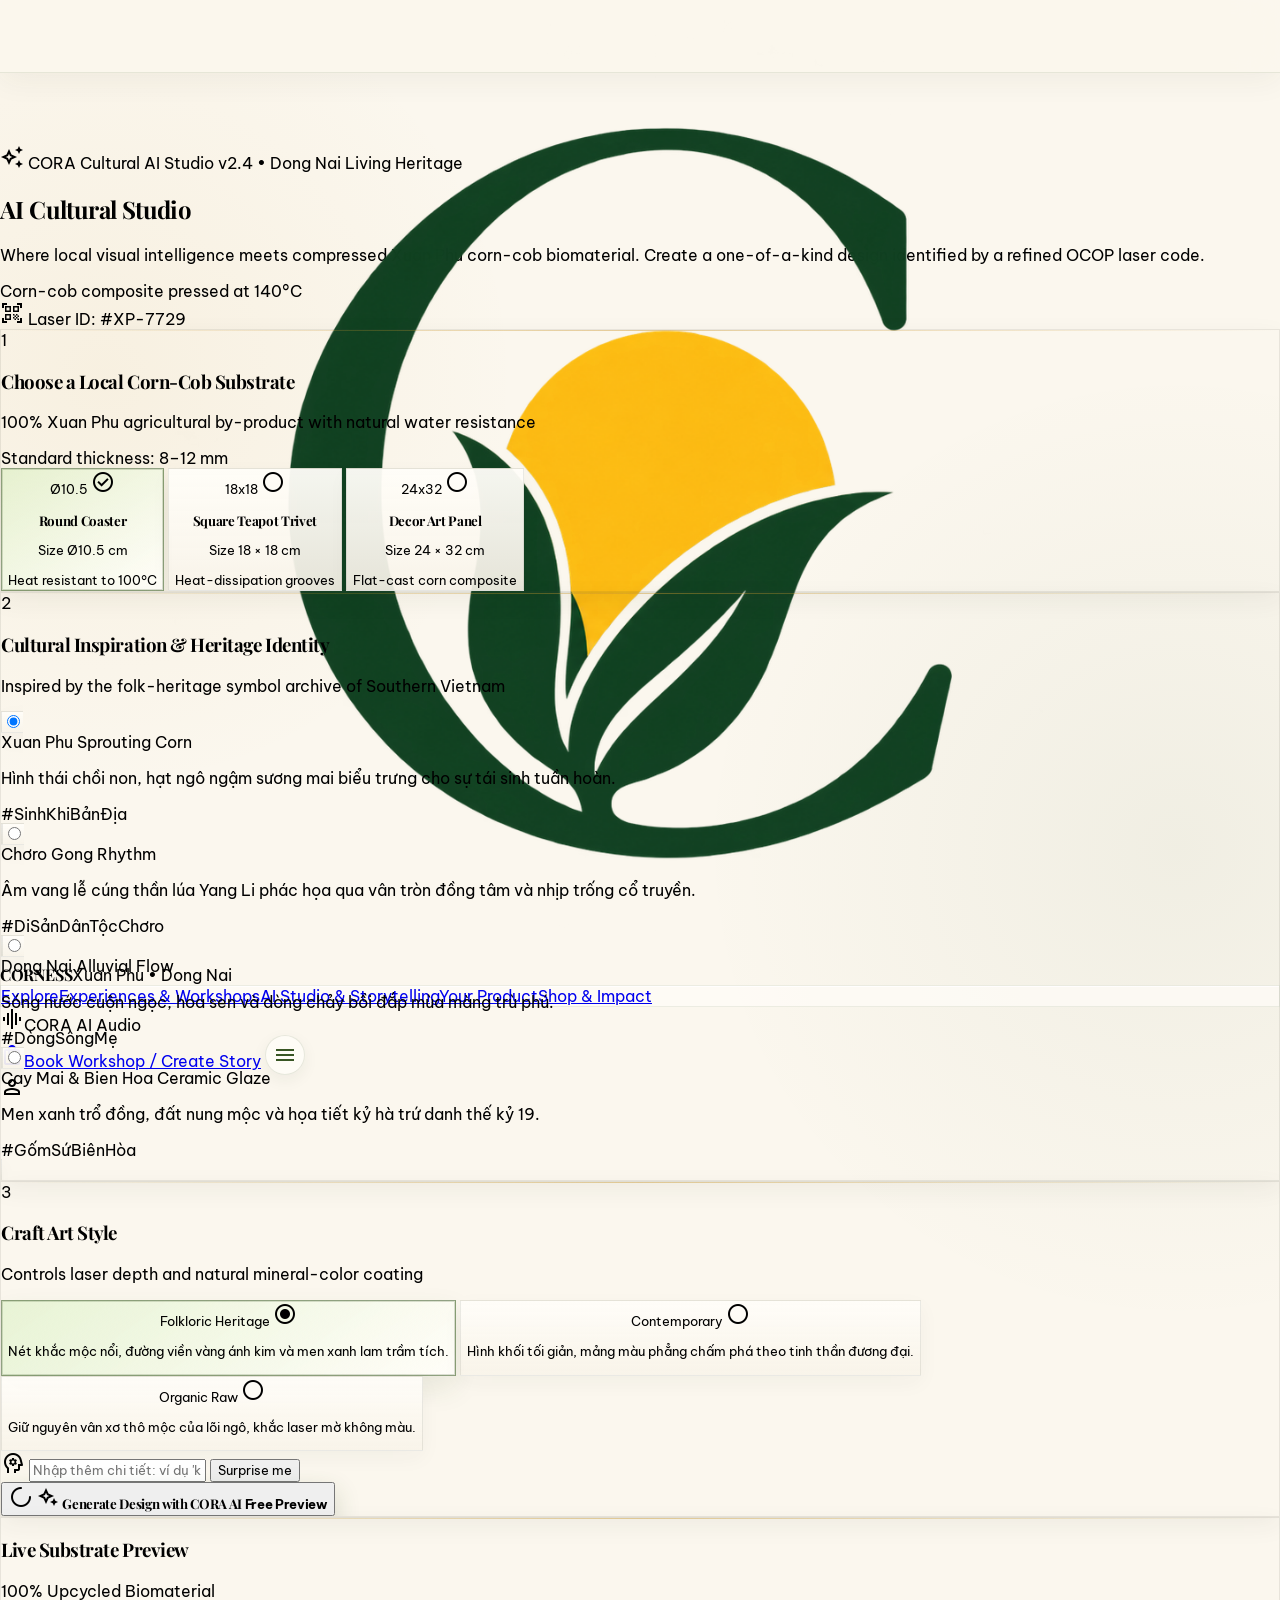
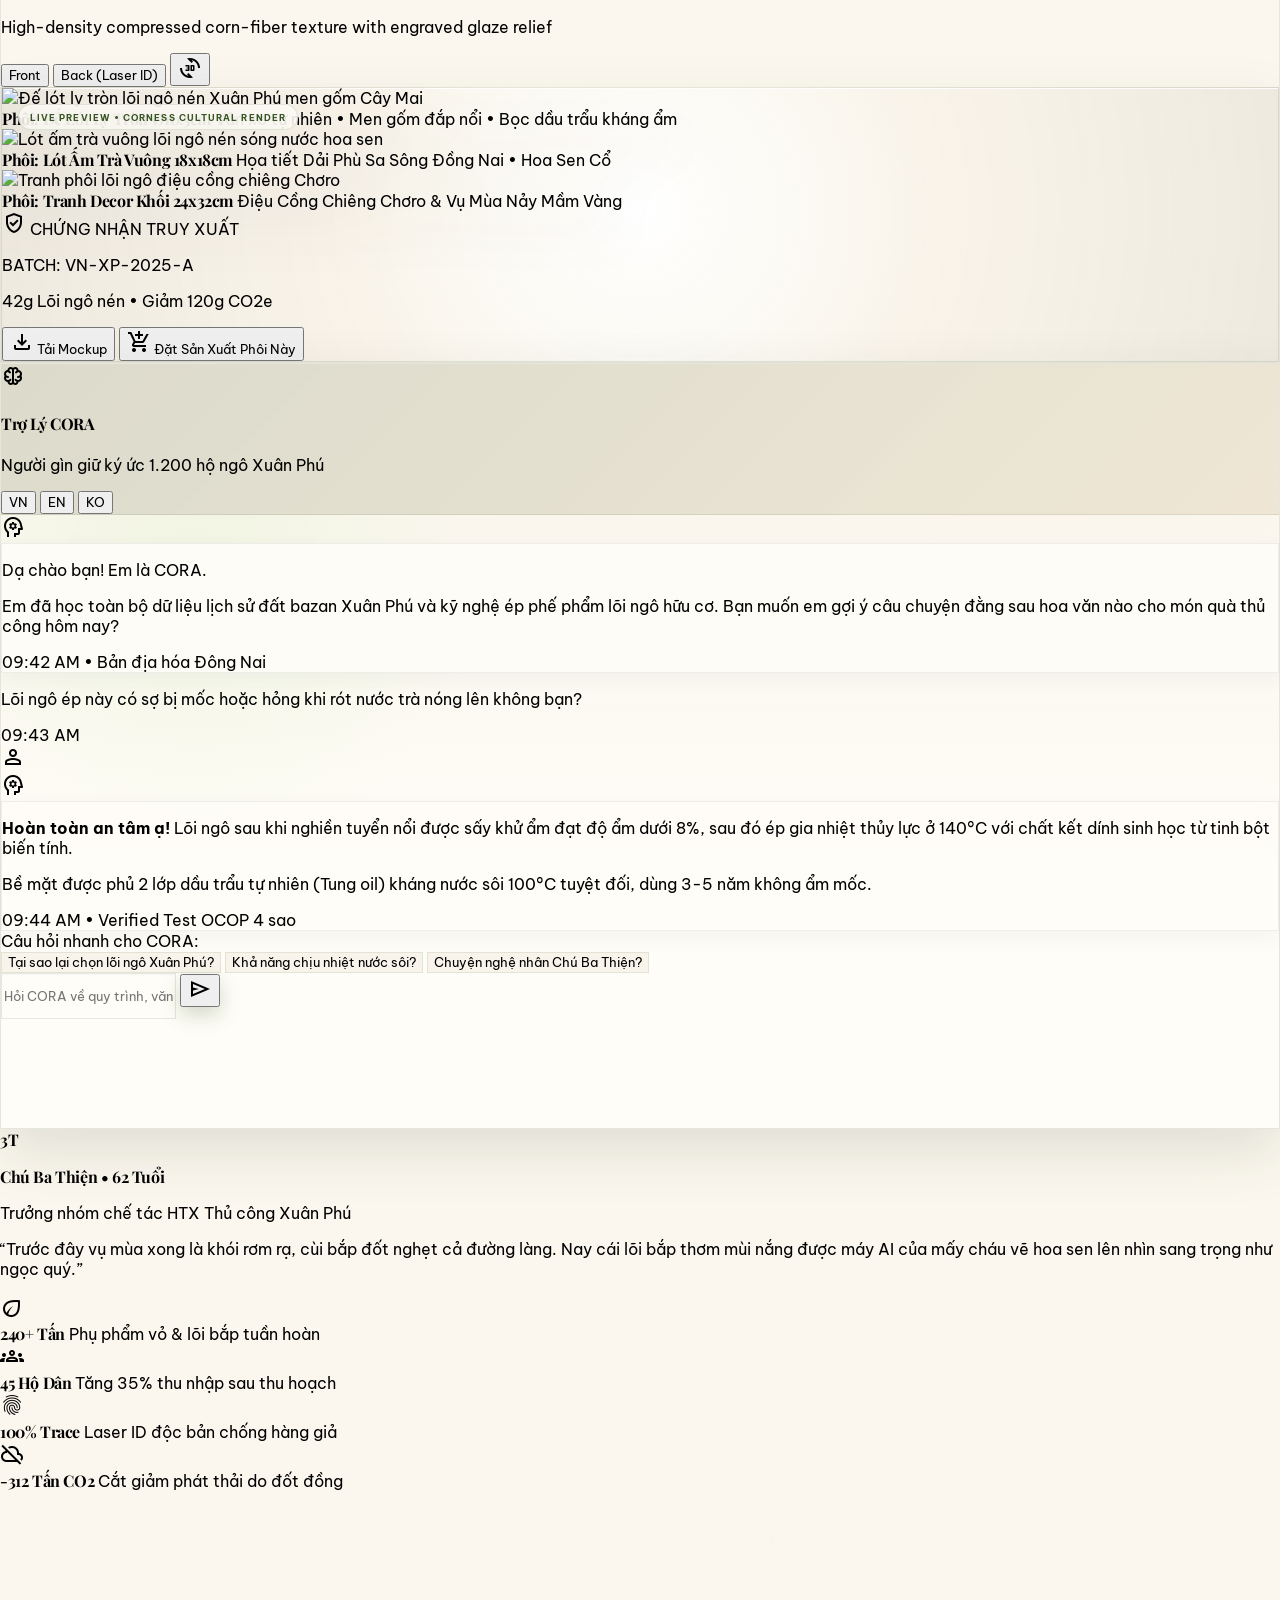
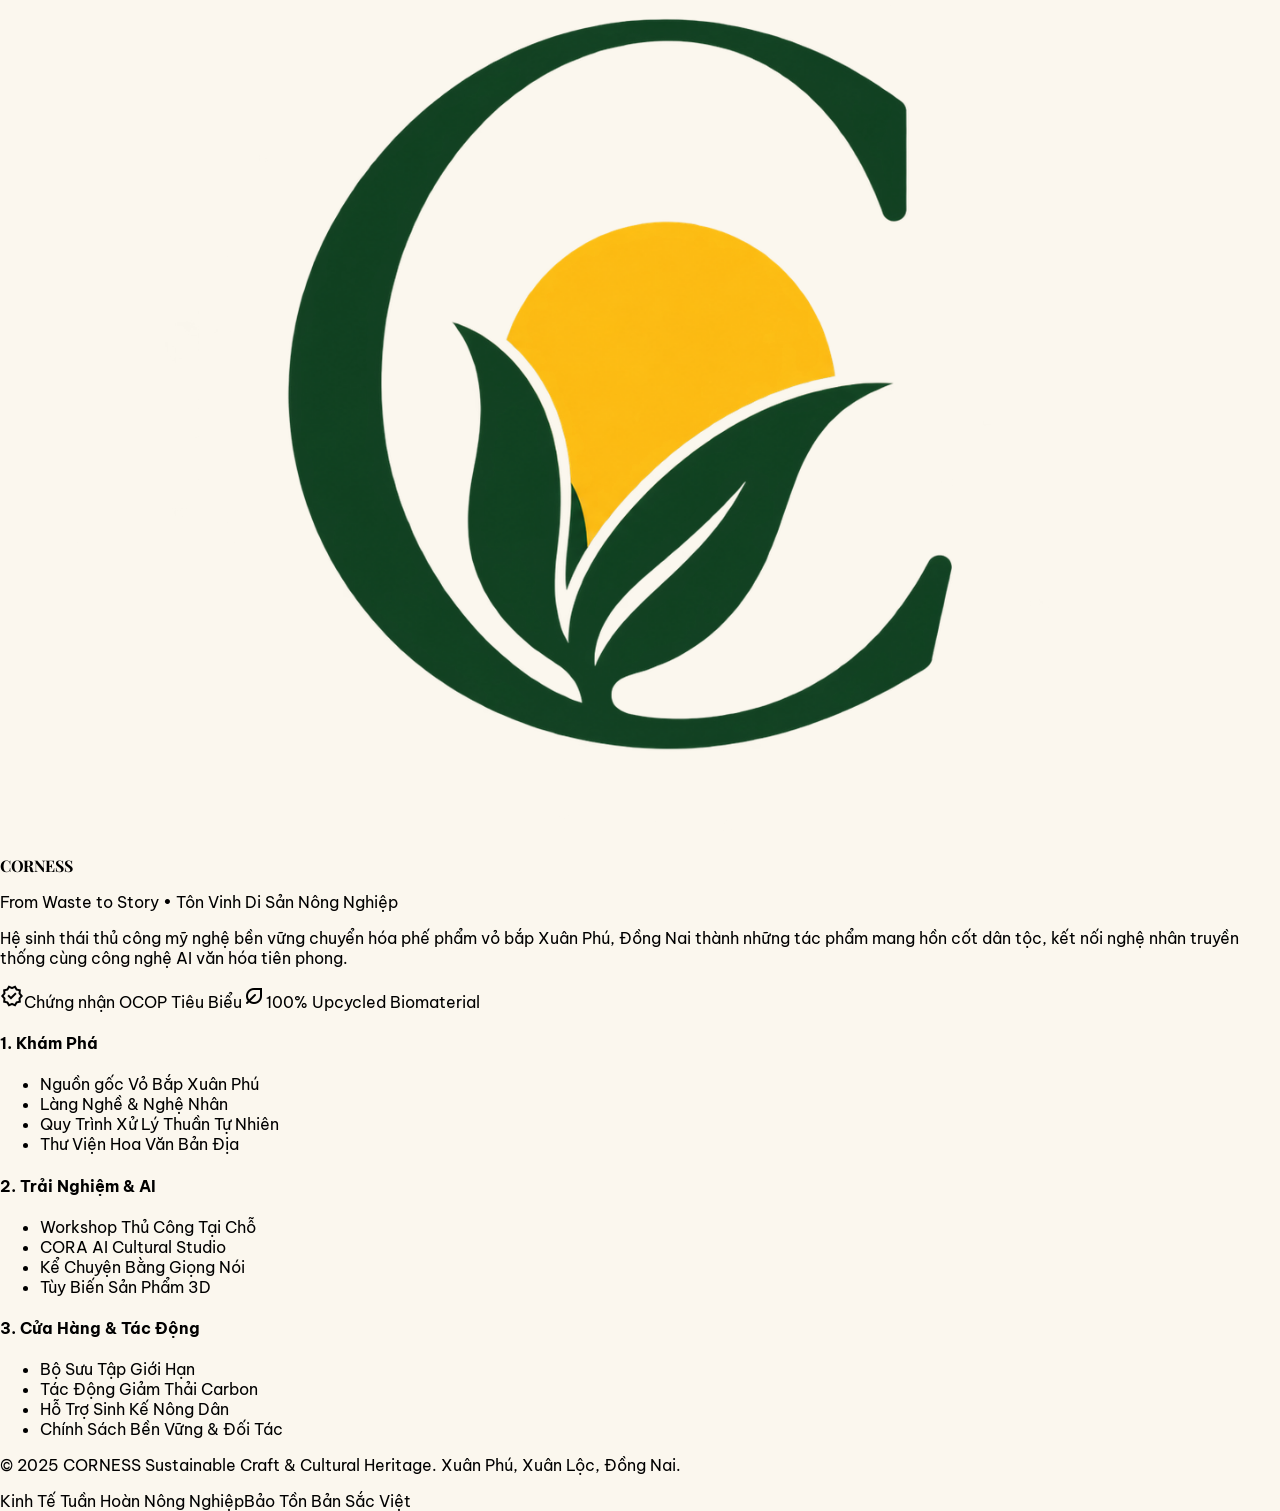
==== commit 51d4abfa: "1" ====
--- a/ai-studio.html
+++ b/ai-studio.html
@@ -1827,9 +1827,9 @@
           <div class="lg:col-span-2 space-y-4">
             <div class="flex items-center gap-3">
               <img
-                alt="Favicon and PWA app icon for CORNESS - Sustainable Corn Craft &amp; Cultural Heritage brand. Minimalist graphic symbol of the CORNESS brand emblem: an elegant stylised deep green botanical corn sprout seedling with golden sun-yellow corn kernel inside the arc of the letter 'C'. Full-bleed solid background in organic earthy sage cream color (#fbf7ee). No rounded rectangle, no squircle container, no outer border, no framing shapes. The minimalist emblem is centered with clean vector geometric lines, modern organic craft aesthetic, high contrast, clean, sharp SVG vector icon look, edge-to-edge square canvas."
+                alt="CORNESS Logo"
                 class="h-8 w-auto object-contain"
-                src="https://lh3.googleusercontent.com/aida/[base64]"
+                src="images/FGlogo.png"
               /><span
                 class="font-headline text-xl uppercase tracking-tight text-primary"
                 >CORNESS</span
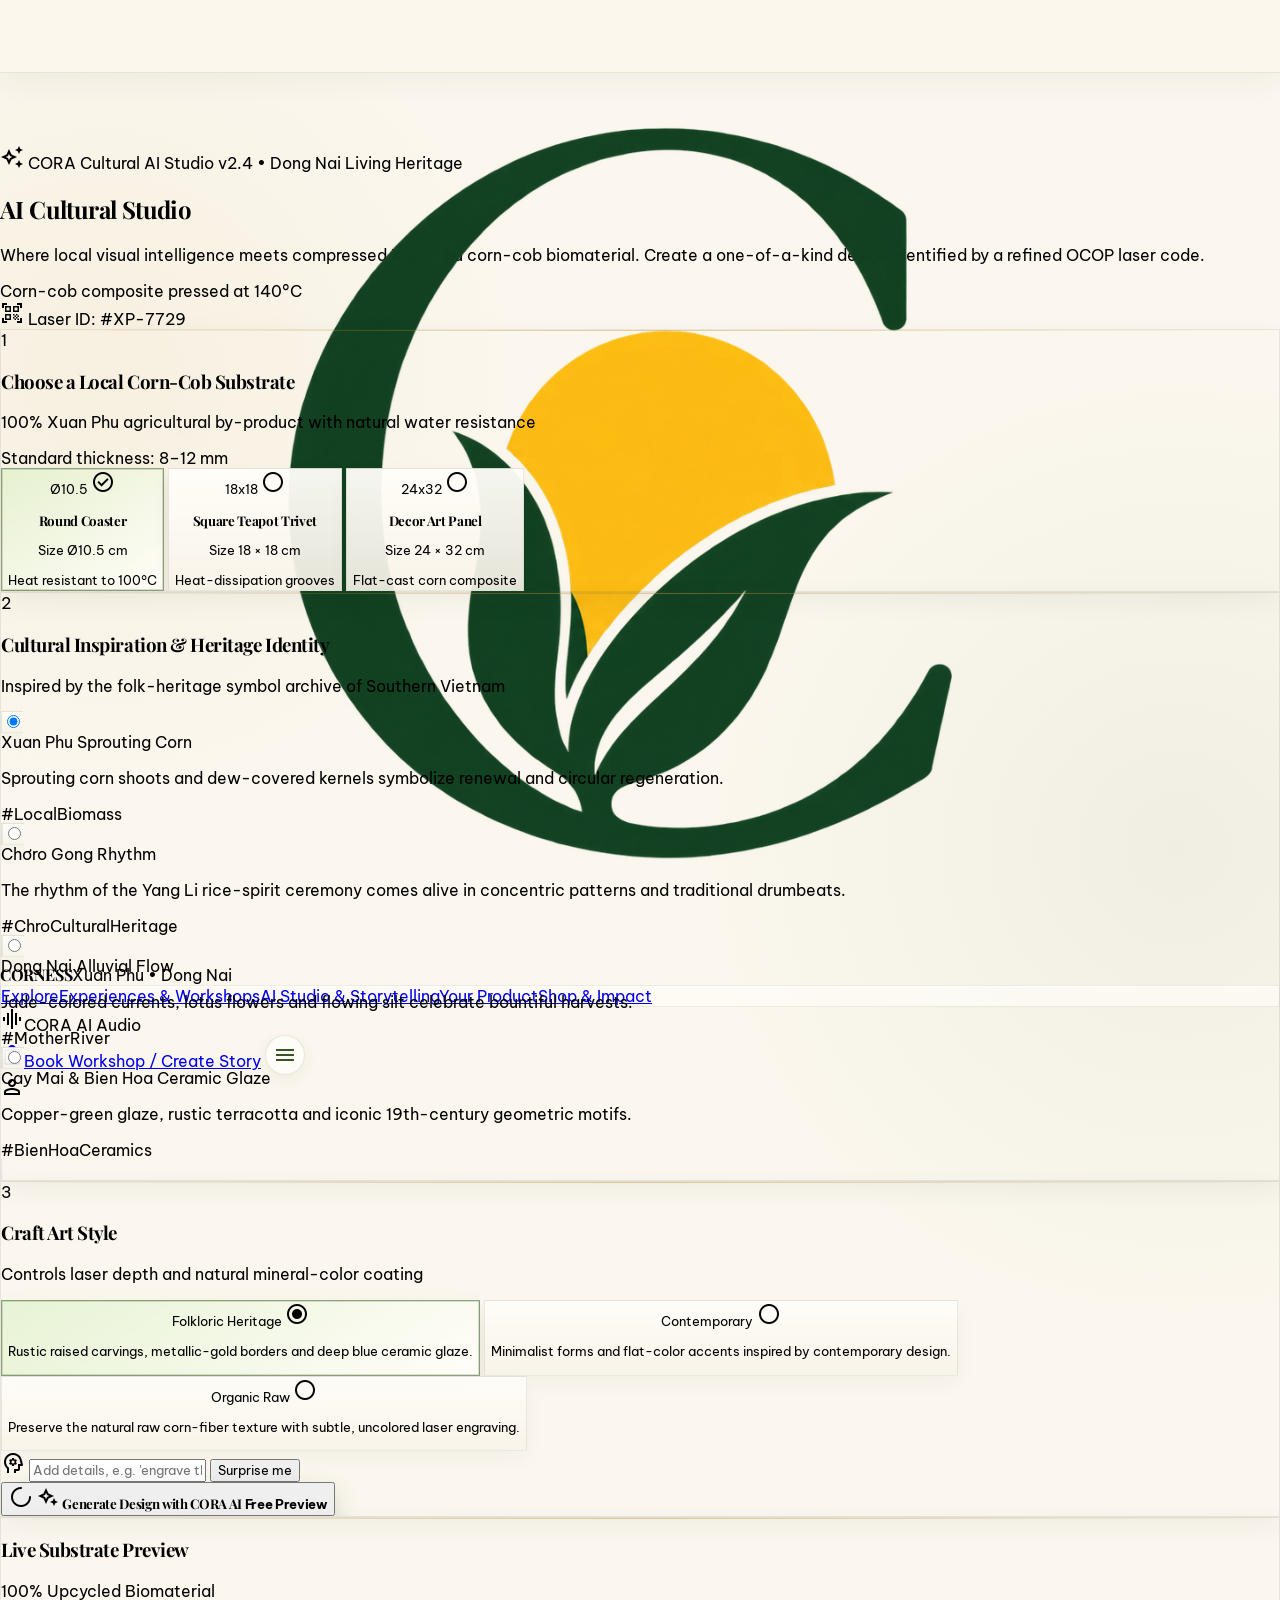
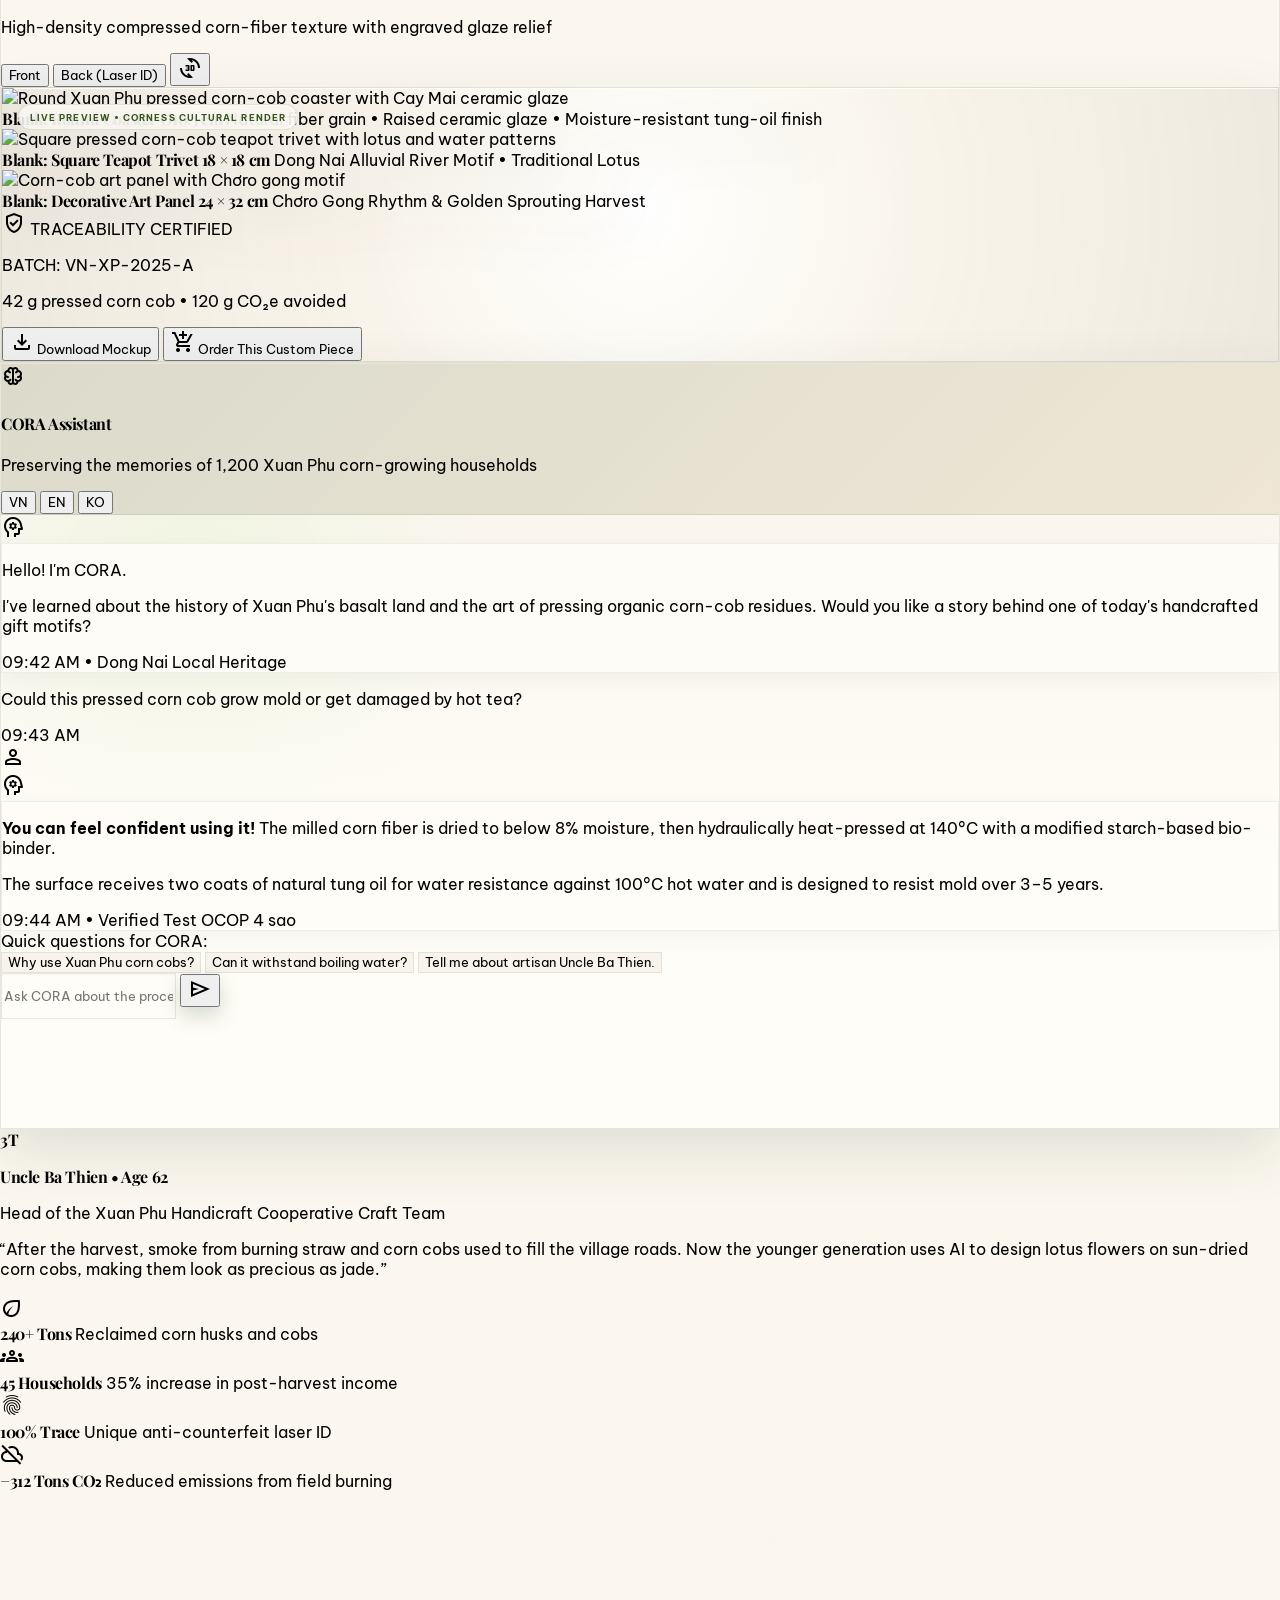
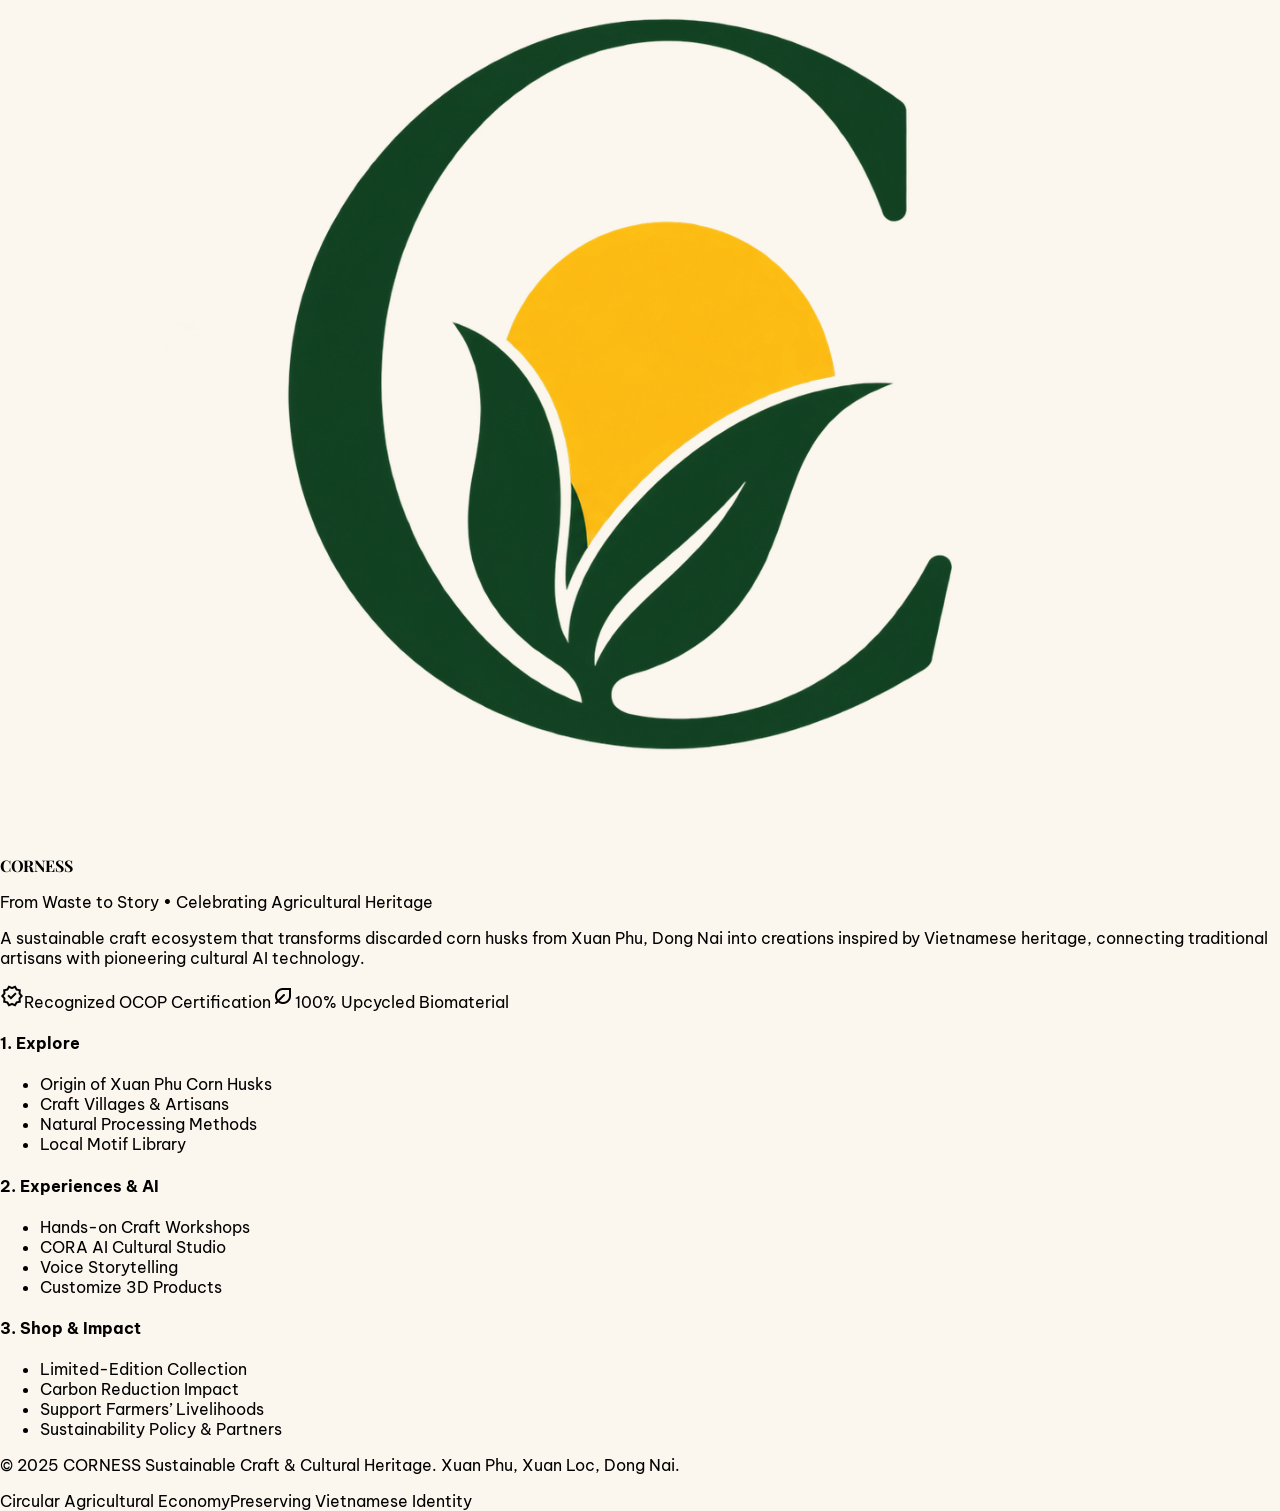
==== commit e857251d: "update" ====
--- a/ai-studio.html
+++ b/ai-studio.html
@@ -1,25 +1,16 @@
 <!-- CORNESS — AI Cultural Studio & Trợ Lý CORA (Desktop) -->
-<!doctype html>
+<!DOCTYPE html>
 
 <html lang="en">
-  <head>
-    <meta charset="utf-8" />
-    <meta content="width=device-width, initial-scale=1.0" name="viewport" />
-    <meta content="web_standard" name="shell-type" />
-    <title>CORNESS — AI Cultural Studio &amp; CORA</title>
-    <link
-      href="https://fonts.googleapis.com/css2?family=Playfair+Display:ital,wght@0,600;0,700;0,800;1,600;1,700&amp;family=Be+Vietnam+Pro:wght@300;400;500;600;700;800&amp;display=swap"
-      rel="stylesheet"
-    />
-    <link
-      href="https://fonts.googleapis.com/css2?family=Material+Symbols+Outlined:opsz,wght,FILL,GRAD@20..48,100..700,0..1,-50..200"
-      rel="stylesheet"
-    />
-    <link
-      href="https://fonts.googleapis.com/css2?family=Material+Symbols+Outlined:wght,FILL@100..700,0..1&amp;display=swap"
-      rel="stylesheet"
-    />
-    <style>
+<head>
+<meta charset="utf-8"/>
+<meta content="width=device-width, initial-scale=1.0" name="viewport"/>
+<meta content="web_standard" name="shell-type"/>
+<title>CORNESS — AI Cultural Studio &amp; CORA</title>
+<link href="https://fonts.googleapis.com/css2?family=Playfair+Display:ital,wght@0,600;0,700;0,800;1,600;1,700&amp;family=Be+Vietnam+Pro:wght@300;400;500;600;700;800&amp;display=swap" rel="stylesheet"/>
+<link href="https://fonts.googleapis.com/css2?family=Material+Symbols+Outlined:opsz,wght,FILL,GRAD@20..48,100..700,0..1,-50..200" rel="stylesheet"/>
+<link href="https://fonts.googleapis.com/css2?family=Material+Symbols+Outlined:wght,FILL@100..700,0..1&amp;display=swap" rel="stylesheet"/>
+<style>
       @layer base {
         html,
         body {
@@ -40,8 +31,8 @@
         display: none;
       }
     </style>
-    <script src="https://cdn.tailwindcss.com"></script>
-    <script id="tailwind-config">
+<script src="https://cdn.tailwindcss.com"></script>
+<script id="tailwind-config">
       tailwind.config = {
         darkMode: "class",
         theme: {
@@ -123,8 +114,7 @@
         },
       };
     </script>
-
-    <style>
+<style>
       :root {
         --corness-forest: #24452d;
         --corness-forest-deep: #173320;
@@ -273,8 +263,7 @@
         }
       }
     </style>
-
-    <style>
+<style>
       .studio-editor-column > .bg-surface-container-lowest {
         position: relative;
         overflow: hidden;
@@ -491,1114 +480,539 @@
         }
       }
     </style>
-
-    <link rel="stylesheet" href="responsive.css" />
-  </head>
-  <body class="bg-surface font-body text-on-surface antialiased">
-    <header
-      class="fixed top-0 w-full z-50 bg-surface/90 backdrop-blur-xl shadow-[0_1px_8px_rgba(112,88,66,0.06)]"
-    >
-      <div class="h-20 w-full px-6 lg:px-12 flex items-center justify-between">
-        <div class="flex items-center gap-4 shrink-0 2xl:mr-5">
-          <img
-            src="images/FGlogo.png"
-            alt="CORNESS"
-            class="h-14 w-14 shrink-0 object-contain"
-          />
-          <div class="flex flex-col">
-            <span
-              class="font-headline text-lg tracking-tight uppercase text-primary leading-tight"
-              >CORNESS</span
-            ><span
-              class="font-label text-[10px] tracking-[0.08em] uppercase text-tertiary font-medium"
-              >Xuân Phú • Đồng Nai</span
-            >
-          </div>
-        </div>
-        <nav
-          class="hidden 2xl:flex items-center gap-1 p-1 bg-surface-container-low rounded-xl"
-          data-active-classes="bg-primary-container text-on-primary-container font-semibold rounded-lg shadow-sm"
-        >
-          <a
-            class="px-4 py-2 text-sm font-label uppercase tracking-wider text-on-surface-variant hover:text-on-surface hover:bg-surface-container transition-all"
-            data-path="kham-pha"
-            href="index.html"
-            >Khám Phá</a
-          ><a
-            class="px-4 py-2 text-sm font-label uppercase tracking-wider text-on-surface-variant hover:text-on-surface hover:bg-surface-container transition-all"
-            data-path="trai-nghiem-workshop"
-            href="experience.html"
-            >Trải Nghiệm &amp; Workshop</a
-          ><a
-            class="px-4 py-2 text-sm font-label uppercase tracking-wider text-on-surface-variant hover:text-on-surface hover:bg-surface-container transition-all"
-            data-path="ai-studio-ke-chuyen"
-            href="ai-studio.html"
-            >AI Studio &amp; Kể Chuyện</a
-          ><a
-            class="px-4 py-2 text-sm font-label uppercase tracking-wider text-on-surface-variant hover:text-on-surface hover:bg-surface-container transition-all"
-            data-path="san-pham-cua-ban"
-            href="my-product.html"
-            >Sản Phẩm Của Bạn</a
-          ><a
-            class="px-4 py-2 text-sm font-label uppercase tracking-wider text-on-surface-variant hover:text-on-surface hover:bg-surface-container transition-all"
-            data-path="cua-hang-tac-dong"
-            href="shop.html"
-            >Cửa Hàng &amp; Tác Động</a
-          >
-        </nav>
-        <div class="flex items-center gap-3 lg:gap-4 2xl:ml-5">
-          <div
-            class="hidden 2xl:flex items-center gap-2 px-3 py-1.5 rounded-full bg-secondary-container/30 text-on-secondary-container text-xs font-label font-medium"
-          >
-            <span class="material-symbols-outlined text-[16px]">graphic_eq</span
-            ><span>CORA AI Audio</span>
-          </div>
-          <a
-            class="p-2 rounded-full bg-surface-container-low hover:bg-surface-container text-on-surface-variant hover:text-on-surface transition-colors flex items-center justify-center"
-            data-path="san-pham-cua-ban"
-            href="my-product.html"
-            ><span class="material-symbols-outlined text-[20px]"
-              >shopping_bag</span
-            ></a
-          ><a
-            class="hidden 2xl:inline-flex items-center justify-center px-4 py-2 rounded-lg bg-secondary-container hover:bg-secondary-fixed text-on-secondary-container font-label text-xs uppercase font-bold tracking-wider transition-colors shadow-sm"
-            data-path="trai-nghiem-workshop"
-            href="experience.html"
-            >Đặt Workshop / Create Story</a
-          >
-          <button
-            class="corness-mobile-toggle 2xl:hidden"
-            type="button"
-            aria-label="Mở menu"
-            aria-controls="corness-mobile-menu"
-            aria-expanded="false"
-          >
-            <span class="material-symbols-outlined text-[21px]">menu</span>
-          </button>
-          <div
-            class="w-8 h-8 rounded-full bg-primary flex items-center justify-center shrink-0"
-          >
-            <span class="material-symbols-outlined text-on-primary text-[18px]"
-              >person</span
-            >
-          </div>
-        </div>
-      </div>
-
-      <div
-        id="corness-mobile-menu"
-        class="corness-mobile-menu 2xl:hidden"
-        data-open="false"
-        aria-hidden="true"
-      >
-        <button
-          class="corness-mobile-menu__backdrop"
-          type="button"
-          data-mobile-close
-          aria-label="Đóng menu"
-        ></button>
-        <div
-          class="corness-mobile-menu__panel"
-          role="dialog"
-          aria-modal="true"
-          aria-label="Menu điều hướng CORNESS"
-        >
-          <div class="corness-mobile-menu__top">
-            <div>
-              <div
-                class="font-headline text-lg text-primary uppercase leading-none"
-              >
+<link href="responsive.css" rel="stylesheet"/>
+</head>
+<body class="bg-surface font-body text-on-surface antialiased">
+<header class="fixed top-0 w-full z-50 bg-surface/90 backdrop-blur-xl shadow-[0_1px_8px_rgba(112,88,66,0.06)]">
+<div class="h-20 w-full px-6 lg:px-12 flex items-center justify-between">
+<div class="flex items-center gap-4 shrink-0 2xl:mr-5">
+<img alt="CORNESS" class="h-14 w-14 shrink-0 object-contain" src="images/FGlogo.png"/>
+<div class="flex flex-col">
+<span class="font-headline text-lg tracking-tight uppercase text-primary leading-tight">CORNESS</span><span class="font-label text-[10px] tracking-[0.08em] uppercase text-tertiary font-medium">Xuan Phu • Dong Nai</span>
+</div>
+</div>
+<nav class="hidden 2xl:flex items-center gap-1 p-1 bg-surface-container-low rounded-xl" data-active-classes="bg-primary-container text-on-primary-container font-semibold rounded-lg shadow-sm">
+<a class="px-4 py-2 text-sm font-label uppercase tracking-wider text-on-surface-variant hover:text-on-surface hover:bg-surface-container transition-all" data-path="kham-pha" href="index.html">Explore</a><a class="px-4 py-2 text-sm font-label uppercase tracking-wider text-on-surface-variant hover:text-on-surface hover:bg-surface-container transition-all" data-path="trai-nghiem-workshop" href="experience.html">Experiences &amp; Workshops</a><a class="px-4 py-2 text-sm font-label uppercase tracking-wider text-on-surface-variant hover:text-on-surface hover:bg-surface-container transition-all" data-path="ai-studio-ke-chuyen" href="ai-studio.html">AI Studio &amp; Storytelling</a><a class="px-4 py-2 text-sm font-label uppercase tracking-wider text-on-surface-variant hover:text-on-surface hover:bg-surface-container transition-all" data-path="san-pham-cua-ban" href="my-product.html">Your Product</a><a class="px-4 py-2 text-sm font-label uppercase tracking-wider text-on-surface-variant hover:text-on-surface hover:bg-surface-container transition-all" data-path="cua-hang-tac-dong" href="shop.html">Shop &amp; Impact</a>
+</nav>
+<div class="flex items-center gap-3 lg:gap-4 2xl:ml-5">
+<div class="hidden 2xl:flex items-center gap-2 px-3 py-1.5 rounded-full bg-secondary-container/30 text-on-secondary-container text-xs font-label font-medium">
+<span class="material-symbols-outlined text-[16px]">graphic_eq</span><span>CORA AI Audio</span>
+</div>
+<a class="p-2 rounded-full bg-surface-container-low hover:bg-surface-container text-on-surface-variant hover:text-on-surface transition-colors flex items-center justify-center" data-path="san-pham-cua-ban" href="my-product.html"><span class="material-symbols-outlined text-[20px]">shopping_bag</span></a><a class="hidden 2xl:inline-flex items-center justify-center px-4 py-2 rounded-lg bg-secondary-container hover:bg-secondary-fixed text-on-secondary-container font-label text-xs uppercase font-bold tracking-wider transition-colors shadow-sm" data-path="trai-nghiem-workshop" href="experience.html">Book Workshop / Create Story</a>
+<button aria-controls="corness-mobile-menu" aria-expanded="false" aria-label="Open menu" class="corness-mobile-toggle 2xl:hidden" type="button">
+<span class="material-symbols-outlined text-[21px]">menu</span>
+</button>
+<div class="w-8 h-8 rounded-full bg-primary flex items-center justify-center shrink-0">
+<span class="material-symbols-outlined text-on-primary text-[18px]">person</span>
+</div>
+</div>
+</div>
+<div aria-hidden="true" class="corness-mobile-menu 2xl:hidden" data-open="false" id="corness-mobile-menu">
+<button aria-label="Close menu" class="corness-mobile-menu__backdrop" data-mobile-close="" type="button"></button>
+<div aria-label="CORNESS navigation menu" aria-modal="true" class="corness-mobile-menu__panel" role="dialog">
+<div class="corness-mobile-menu__top">
+<div>
+<div class="font-headline text-lg text-primary uppercase leading-none">
                 CORNESS
               </div>
-              <div
-                class="font-label text-[10px] uppercase tracking-widest text-tertiary mt-1"
-              >
-                Xuân Phú • Đồng Nai
+<div class="font-label text-[10px] uppercase tracking-widest text-tertiary mt-1">
+                Xuan Phu • Dong Nai
               </div>
-            </div>
-            <button
-              class="corness-mobile-menu__close"
-              type="button"
-              data-mobile-close
-              aria-label="Đóng menu"
-            >
-              <span class="material-symbols-outlined text-[20px]">close</span>
-            </button>
-          </div>
-          <nav class="corness-mobile-nav" aria-label="Điều hướng di động">
-            <a href="index.html"
-              ><span class="material-symbols-outlined text-[20px]">explore</span
-              ><span>Khám Phá</span></a
-            >
-            <a href="experience.html"
-              ><span class="material-symbols-outlined text-[20px]"
-                >handyman</span
-              ><span>Trải Nghiệm &amp; Workshop</span></a
-            >
-            <a href="ai-studio.html"
-              ><span class="material-symbols-outlined text-[20px]"
-                >auto_awesome</span
-              ><span>AI Studio &amp; Kể Chuyện</span></a
-            >
-            <a href="my-product.html"
-              ><span class="material-symbols-outlined text-[20px]"
-                >deployed_code</span
-              ><span>Sản Phẩm Của Bạn</span></a
-            >
-            <a href="shop.html"
-              ><span class="material-symbols-outlined text-[20px]"
-                >storefront</span
-              ><span>Cửa Hàng &amp; Tác Động</span></a
-            >
-          </nav>
-          <a class="corness-mobile-cta" href="experience.html">
-            <span>Đặt Workshop / Create Story</span>
-            <span class="material-symbols-outlined text-[18px]"
-              >arrow_forward</span
-            >
-          </a>
-        </div>
-      </div>
-    </header>
-    <main class="w-full pt-20 bg-surface min-h-[calc(100vh-80px)]">
-      <div class="flex flex-col w-full">
-        <!-- Studio Intro Header Section -->
-        <section class="w-full px-6 lg:px-12 py-8 bg-surface">
-          <div
-            class="max-w-7xl mx-auto flex flex-col md:flex-row md:items-end justify-between gap-6 pb-6 border-b border-outline-variant/30"
-          >
-            <div class="space-y-2">
-              <div class="flex items-center gap-2">
-                <span
-                  class="inline-flex items-center gap-1.5 px-2.5 py-0.5 rounded-full bg-secondary-container/40 text-on-secondary-container text-xs font-label uppercase font-bold tracking-wider"
-                >
-                  <span class="material-symbols-outlined text-[14px]"
-                    >auto_awesome</span
-                  >
+</div>
+<button aria-label="Close menu" class="corness-mobile-menu__close" data-mobile-close="" type="button">
+<span class="material-symbols-outlined text-[20px]">close</span>
+</button>
+</div>
+<nav aria-label="Mobile navigation" class="corness-mobile-nav">
+<a href="index.html"><span class="material-symbols-outlined text-[20px]">explore</span><span>Explore</span></a>
+<a href="experience.html"><span class="material-symbols-outlined text-[20px]">handyman</span><span>Experiences &amp; Workshops</span></a>
+<a href="ai-studio.html"><span class="material-symbols-outlined text-[20px]">auto_awesome</span><span>AI Studio &amp; Storytelling</span></a>
+<a href="my-product.html"><span class="material-symbols-outlined text-[20px]">deployed_code</span><span>Your Product</span></a>
+<a href="shop.html"><span class="material-symbols-outlined text-[20px]">storefront</span><span>Shop &amp; Impact</span></a>
+</nav>
+<a class="corness-mobile-cta" href="experience.html">
+<span>Book Workshop / Create Story</span>
+<span class="material-symbols-outlined text-[18px]">arrow_forward</span>
+</a>
+</div>
+</div>
+</header>
+<main class="w-full pt-20 bg-surface min-h-[calc(100vh-80px)]">
+<div class="flex flex-col w-full">
+<!-- Studio Intro Header Section -->
+<section class="w-full px-6 lg:px-12 py-8 bg-surface">
+<div class="max-w-7xl mx-auto flex flex-col md:flex-row md:items-end justify-between gap-6 pb-6 border-b border-outline-variant/30">
+<div class="space-y-2">
+<div class="flex items-center gap-2">
+<span class="inline-flex items-center gap-1.5 px-2.5 py-0.5 rounded-full bg-secondary-container/40 text-on-secondary-container text-xs font-label uppercase font-bold tracking-wider">
+<span class="material-symbols-outlined text-[14px]">auto_awesome</span>
                   CORA Cultural AI Studio v2.4
                 </span>
-                <span
-                  class="text-outline text-xs font-label uppercase tracking-widest"
-                  >• Đồng Nai Living Heritage</span
-                >
-              </div>
-              <h1
-                class="font-headline text-3xl md:text-5xl text-primary uppercase tracking-tight"
-              >
+<span class="text-outline text-xs font-label uppercase tracking-widest">• Dong Nai Living Heritage</span>
+</div>
+<h1 class="font-headline text-3xl md:text-5xl text-primary uppercase tracking-tight">
                 AI Cultural Studio
               </h1>
-              <p
-                class="font-label text-sm text-on-surface-variant max-w-2xl leading-relaxed"
-              >
-                Giao thoa giữa thuật toán thị giác bản địa và vật liệu sinh học
-                lõi ngô ép nén Xuân Phú. Thiết kế độc bản, định danh vi tế bằng
-                mã laser OCOP.
+<p class="font-label text-sm text-on-surface-variant max-w-2xl leading-relaxed">
+                Where local visual intelligence meets compressed Xuan Phu corn-cob biomaterial. Create a one-of-a-kind design identified by a refined OCOP laser code.
               </p>
-            </div>
-            <!-- Quick Telemetry Badges -->
-            <div class="flex items-center gap-4 text-xs font-label">
-              <div
-                class="flex items-center gap-2 px-3 py-2 rounded-xl bg-surface-container shadow-sm"
-              >
-                <span
-                  class="w-2.5 h-2.5 rounded-full bg-primary animate-pulse"
-                ></span>
-                <span class="text-on-surface font-semibold"
-                  >Lõi ngô ép nhiệt cao 140°C</span
-                >
-              </div>
-              <div
-                class="flex items-center gap-2 px-3 py-2 rounded-xl bg-surface-container shadow-sm"
-              >
-                <span class="material-symbols-outlined text-secondary text-base"
-                  >qr_code_scanner</span
-                >
-                <span class="text-on-surface font-semibold"
-                  >Laser ID:
-                  <span class="font-mono text-tertiary">#XP-7729</span></span
-                >
-              </div>
-            </div>
-          </div>
-        </section>
-        <!-- Two Main Power Columns Workspace -->
-        <section class="w-full px-6 lg:px-12 py-6 bg-surface">
-          <div
-            class="max-w-7xl mx-auto grid grid-cols-1 lg:grid-cols-12 gap-8 items-start"
-          >
-            <!-- LEFT / MAIN: AI Cultural Designer (8 cols) -->
-            <div class="lg:col-span-8 space-y-8 studio-editor-column">
-              <!-- Step 1: Chọn phôi ép lõi ngô -->
-              <div
-                class="bg-surface-container-lowest p-6 rounded-2xl shadow-sm space-y-4"
-              >
-                <div class="flex items-center justify-between">
-                  <div class="flex items-center gap-3">
-                    <span
-                      class="w-7 h-7 rounded-full bg-primary text-on-primary font-label text-xs font-bold flex items-center justify-center"
-                      >1</span
-                    >
-                    <div>
-                      <h3
-                        class="font-headline text-lg uppercase text-primary tracking-tight"
-                      >
-                        Chọn Phôi Ép Lõi Ngô Bản Địa
+</div>
+<!-- Quick Telemetry Badges -->
+<div class="flex items-center gap-4 text-xs font-label">
+<div class="flex items-center gap-2 px-3 py-2 rounded-xl bg-surface-container shadow-sm">
+<span class="w-2.5 h-2.5 rounded-full bg-primary animate-pulse"></span>
+<span class="text-on-surface font-semibold">Corn-cob composite pressed at 140°C</span>
+</div>
+<div class="flex items-center gap-2 px-3 py-2 rounded-xl bg-surface-container shadow-sm">
+<span class="material-symbols-outlined text-secondary text-base">qr_code_scanner</span>
+<span class="text-on-surface font-semibold">Laser ID:
+                  <span class="font-mono text-tertiary">#XP-7729</span></span>
+</div>
+</div>
+</div>
+</section>
+<!-- Two Main Power Columns Workspace -->
+<section class="w-full px-6 lg:px-12 py-6 bg-surface">
+<div class="max-w-7xl mx-auto grid grid-cols-1 lg:grid-cols-12 gap-8 items-start">
+<!-- LEFT / MAIN: AI Cultural Designer (8 cols) -->
+<div class="lg:col-span-8 space-y-8 studio-editor-column">
+<!-- Step 1: Chọn phôi ép lõi ngô -->
+<div class="bg-surface-container-lowest p-6 rounded-2xl shadow-sm space-y-4">
+<div class="flex items-center justify-between">
+<div class="flex items-center gap-3">
+<span class="w-7 h-7 rounded-full bg-primary text-on-primary font-label text-xs font-bold flex items-center justify-center">1</span>
+<div>
+<h3 class="font-headline text-lg uppercase text-primary tracking-tight">
+                        Choose a Local Corn-Cob Substrate
                       </h3>
-                      <p class="font-label text-xs text-on-surface-variant">
-                        Vật liệu 100% phế phẩm nông nghiệp Xuân Phú, kháng nước
-                        tự nhiên
+<p class="font-label text-xs text-on-surface-variant">
+                        100% Xuan Phu agricultural by-product with natural water resistance
                       </p>
-                    </div>
-                  </div>
-                  <span
-                    class="text-[11px] font-label text-tertiary uppercase font-semibold"
-                    >Độ dày chuẩn: 8mm - 12mm</span
-                  >
-                </div>
-                <div
-                  class="grid grid-cols-1 sm:grid-cols-3 gap-3.5 pt-2"
-                  id="substrate-selector"
-                >
-                  <!-- Option 1: Tròn -->
-                  <button
-                    class="substrate-btn active group text-left p-4 rounded-xl bg-surface-container-low hover:bg-surface-container transition-all relative"
-                    data-substrate="circle"
-                    type="button"
-                  >
-                    <div class="flex items-center justify-between mb-3">
-                      <span
-                        class="w-9 h-9 rounded-full bg-secondary-container/40 flex items-center justify-center text-on-secondary-container font-label text-xs font-bold"
-                        >Ø10.5</span
-                      >
-                      <span
-                        class="material-symbols-outlined text-primary text-lg"
-                        >check_circle</span
-                      >
-                    </div>
-                    <p
-                      class="font-headline text-sm uppercase text-on-surface group-hover:text-primary transition-colors"
-                    >
-                      Đế Lót Ly Tròn
-                    </p>
-                    <p class="font-label text-xs text-on-surface-variant mt-1">
-                      Kích thước Ø10.5cm
-                    </p>
-                    <span
-                      class="inline-block mt-3 px-2 py-0.5 rounded bg-surface-container text-[10px] font-label font-medium text-tertiary"
-                      >Chịu nhiệt 100°C</span
-                    >
-                  </button>
-                  <!-- Option 2: Vuông Lót Ấm -->
-                  <button
-                    class="substrate-btn group text-left p-4 rounded-xl bg-surface-container-low hover:bg-surface-container transition-all relative"
-                    data-substrate="square"
-                    type="button"
-                  >
-                    <div class="flex items-center justify-between mb-3">
-                      <span
-                        class="w-9 h-9 rounded-lg bg-primary-fixed/50 flex items-center justify-center text-on-primary-fixed-variant font-label text-xs font-bold"
-                        >18x18</span
-                      >
-                      <span
-                        class="material-symbols-outlined text-outline-variant text-lg"
-                        >radio_button_unchecked</span
-                      >
-                    </div>
-                    <p
-                      class="font-headline text-sm uppercase text-on-surface group-hover:text-primary transition-colors"
-                    >
-                      Lót Ấm Trà Vuông
-                    </p>
-                    <p class="font-label text-xs text-on-surface-variant mt-1">
-                      Kích thước 18 x 18cm
-                    </p>
-                    <span
-                      class="inline-block mt-3 px-2 py-0.5 rounded bg-surface-container text-[10px] font-label font-medium text-tertiary"
-                      >Khắc rãnh tản nhiệt</span
-                    >
-                  </button>
-                  <!-- Option 3: Tranh Decor -->
-                  <button
-                    class="substrate-btn group text-left p-4 rounded-xl bg-surface-container-low hover:bg-surface-container transition-all relative"
-                    data-substrate="panel"
-                    type="button"
-                  >
-                    <div class="flex items-center justify-between mb-3">
-                      <span
-                        class="w-9 h-9 rounded-md bg-tertiary-fixed/60 flex items-center justify-center text-tertiary font-label text-xs font-bold"
-                        >24x32</span
-                      >
-                      <span
-                        class="material-symbols-outlined text-outline-variant text-lg"
-                        >radio_button_unchecked</span
-                      >
-                    </div>
-                    <p
-                      class="font-headline text-sm uppercase text-on-surface group-hover:text-primary transition-colors"
-                    >
-                      Tranh Decor Khối
-                    </p>
-                    <p class="font-label text-xs text-on-surface-variant mt-1">
-                      Kích thước 24 x 32cm
-                    </p>
-                    <span
-                      class="inline-block mt-3 px-2 py-0.5 rounded bg-surface-container text-[10px] font-label font-medium text-tertiary"
-                      >Gỗ lõi ngô đúc phẳng</span
-                    >
-                  </button>
-                </div>
-              </div>
-              <!-- Step 2: Cảm hứng văn hóa & Di sản -->
-              <div
-                class="bg-surface-container-lowest p-6 rounded-2xl shadow-sm space-y-4"
-              >
-                <div class="flex items-center gap-3">
-                  <span
-                    class="w-7 h-7 rounded-full bg-primary text-on-primary font-label text-xs font-bold flex items-center justify-center"
-                    >2</span
-                  >
-                  <div>
-                    <h3
-                      class="font-headline text-lg uppercase text-primary tracking-tight"
-                    >
-                      Cảm Hứng Văn Hóa &amp; Bản Sắc Di Sản
+</div>
+</div>
+<span class="text-[11px] font-label text-tertiary uppercase font-semibold">Standard thickness: 8–12 mm</span>
+</div>
+<div class="grid grid-cols-1 sm:grid-cols-3 gap-3.5 pt-2" id="substrate-selector">
+<!-- Option 1: Tròn -->
+<button class="substrate-btn active group text-left p-4 rounded-xl bg-surface-container-low hover:bg-surface-container transition-all relative" data-substrate="circle" type="button">
+<div class="flex items-center justify-between mb-3">
+<span class="w-9 h-9 rounded-full bg-secondary-container/40 flex items-center justify-center text-on-secondary-container font-label text-xs font-bold">Ø10.5</span>
+<span class="material-symbols-outlined text-primary text-lg">check_circle</span>
+</div>
+<p class="font-headline text-sm uppercase text-on-surface group-hover:text-primary transition-colors">
+                      Round Coaster
+                    </p>
+<p class="font-label text-xs text-on-surface-variant mt-1">
+                      Size Ø10.5 cm
+                    </p>
+<span class="inline-block mt-3 px-2 py-0.5 rounded bg-surface-container text-[10px] font-label font-medium text-tertiary">Heat resistant to 100°C</span>
+</button>
+<!-- Option 2: Vuông Lót Ấm -->
+<button class="substrate-btn group text-left p-4 rounded-xl bg-surface-container-low hover:bg-surface-container transition-all relative" data-substrate="square" type="button">
+<div class="flex items-center justify-between mb-3">
+<span class="w-9 h-9 rounded-lg bg-primary-fixed/50 flex items-center justify-center text-on-primary-fixed-variant font-label text-xs font-bold">18x18</span>
+<span class="material-symbols-outlined text-outline-variant text-lg">radio_button_unchecked</span>
+</div>
+<p class="font-headline text-sm uppercase text-on-surface group-hover:text-primary transition-colors">
+                      Square Teapot Trivet
+                    </p>
+<p class="font-label text-xs text-on-surface-variant mt-1">
+                      Size 18 × 18 cm
+                    </p>
+<span class="inline-block mt-3 px-2 py-0.5 rounded bg-surface-container text-[10px] font-label font-medium text-tertiary">Heat-dissipation grooves</span>
+</button>
+<!-- Option 3: Tranh Decor -->
+<button class="substrate-btn group text-left p-4 rounded-xl bg-surface-container-low hover:bg-surface-container transition-all relative" data-substrate="panel" type="button">
+<div class="flex items-center justify-between mb-3">
+<span class="w-9 h-9 rounded-md bg-tertiary-fixed/60 flex items-center justify-center text-tertiary font-label text-xs font-bold">24x32</span>
+<span class="material-symbols-outlined text-outline-variant text-lg">radio_button_unchecked</span>
+</div>
+<p class="font-headline text-sm uppercase text-on-surface group-hover:text-primary transition-colors">
+                      Decor Art Panel
+                    </p>
+<p class="font-label text-xs text-on-surface-variant mt-1">
+                      Size 24 × 32 cm
+                    </p>
+<span class="inline-block mt-3 px-2 py-0.5 rounded bg-surface-container text-[10px] font-label font-medium text-tertiary">Flat-cast corn composite</span>
+</button>
+</div>
+</div>
+<!-- Step 2: Cảm hứng văn hóa & Di sản -->
+<div class="bg-surface-container-lowest p-6 rounded-2xl shadow-sm space-y-4">
+<div class="flex items-center gap-3">
+<span class="w-7 h-7 rounded-full bg-primary text-on-primary font-label text-xs font-bold flex items-center justify-center">2</span>
+<div>
+<h3 class="font-headline text-lg uppercase text-primary tracking-tight">
+                      Cultural Inspiration &amp; Heritage Identity
                     </h3>
-                    <p class="font-label text-xs text-on-surface-variant">
-                      Huấn luyện trên kho tàng biểu tượng di sản dân gian Đông
-                      Nam Bộ
-                    </p>
-                  </div>
-                </div>
-                <div
-                  class="grid grid-cols-1 sm:grid-cols-2 gap-3 pt-2"
-                  id="motif-selector"
-                >
-                  <label
-                    class="motif-card cursor-pointer p-4 rounded-xl bg-surface-container-low hover:bg-surface-container flex items-start gap-3.5 transition-all"
-                  >
-                    <input
-                      checked=""
-                      class="accent-primary mt-1"
-                      name="motif"
-                      type="radio"
-                      value="corn-sprout"
-                    />
-                    <div class="space-y-1">
-                      <span
-                        class="font-label font-bold text-sm text-on-surface block"
-                        >Hạt Ngô Nảy Mầm Xuân Phú</span
-                      >
-                      <p
-                        class="font-label text-xs text-on-surface-variant leading-relaxed"
-                      >
-                        Hình thái chồi non, hạt ngô ngậm sương mai biểu trưng
-                        cho sự tái sinh tuần hoàn.
+<p class="font-label text-xs text-on-surface-variant">
+                      Inspired by the folk-heritage symbol archive of Southern Vietnam
+                    </p>
+</div>
+</div>
+<div class="grid grid-cols-1 sm:grid-cols-2 gap-3 pt-2" id="motif-selector">
+<label class="motif-card cursor-pointer p-4 rounded-xl bg-surface-container-low hover:bg-surface-container flex items-start gap-3.5 transition-all">
+<input checked="" class="accent-primary mt-1" name="motif" type="radio" value="corn-sprout"/>
+<div class="space-y-1">
+<span class="font-label font-bold text-sm text-on-surface block">Xuan Phu Sprouting Corn</span>
+<p class="font-label text-xs text-on-surface-variant leading-relaxed">
+                        Sprouting corn shoots and dew-covered kernels symbolize renewal and circular regeneration.
                       </p>
-                      <span
-                        class="inline-block text-[10px] font-label text-secondary font-semibold uppercase"
-                        >#SinhKhiBảnĐịa</span
-                      >
-                    </div>
-                  </label>
-                  <label
-                    class="motif-card cursor-pointer p-4 rounded-xl bg-surface-container-low hover:bg-surface-container flex items-start gap-3.5 transition-all"
-                  >
-                    <input
-                      class="accent-primary mt-1"
-                      name="motif"
-                      type="radio"
-                      value="gong-choro"
-                    />
-                    <div class="space-y-1">
-                      <span
-                        class="font-label font-bold text-sm text-on-surface block"
-                        >Điệu Cồng Chiêng Chơro</span
-                      >
-                      <p
-                        class="font-label text-xs text-on-surface-variant leading-relaxed"
-                      >
-                        Âm vang lễ cúng thần lúa Yang Li phác họa qua vân tròn
-                        đồng tâm và nhịp trống cổ truyền.
+<span class="inline-block text-[10px] font-label text-secondary font-semibold uppercase">#LocalBiomass</span>
+</div>
+</label>
+<label class="motif-card cursor-pointer p-4 rounded-xl bg-surface-container-low hover:bg-surface-container flex items-start gap-3.5 transition-all">
+<input class="accent-primary mt-1" name="motif" type="radio" value="gong-choro"/>
+<div class="space-y-1">
+<span class="font-label font-bold text-sm text-on-surface block">Chơro Gong Rhythm</span>
+<p class="font-label text-xs text-on-surface-variant leading-relaxed">
+                        The rhythm of the Yang Li rice-spirit ceremony comes alive in concentric patterns and traditional drumbeats.
                       </p>
-                      <span
-                        class="inline-block text-[10px] font-label text-secondary font-semibold uppercase"
-                        >#DiSảnDânTộcChơro</span
-                      >
-                    </div>
-                  </label>
-                  <label
-                    class="motif-card cursor-pointer p-4 rounded-xl bg-surface-container-low hover:bg-surface-container flex items-start gap-3.5 transition-all"
-                  >
-                    <input
-                      class="accent-primary mt-1"
-                      name="motif"
-                      type="radio"
-                      value="dongnai-river"
-                    />
-                    <div class="space-y-1">
-                      <span
-                        class="font-label font-bold text-sm text-on-surface block"
-                        >Dải Phù Sa Sông Đồng Nai</span
-                      >
-                      <p
-                        class="font-label text-xs text-on-surface-variant leading-relaxed"
-                      >
-                        Sóng nước cuộn ngọc, hoa sen và dòng chảy bồi đắp mùa
-                        màng trù phú.
+<span class="inline-block text-[10px] font-label text-secondary font-semibold uppercase">#ChroCulturalHeritage</span>
+</div>
+</label>
+<label class="motif-card cursor-pointer p-4 rounded-xl bg-surface-container-low hover:bg-surface-container flex items-start gap-3.5 transition-all">
+<input class="accent-primary mt-1" name="motif" type="radio" value="dongnai-river"/>
+<div class="space-y-1">
+<span class="font-label font-bold text-sm text-on-surface block">Dong Nai Alluvial Flow</span>
+<p class="font-label text-xs text-on-surface-variant leading-relaxed">
+                        Jade-colored currents, lotus flowers and flowing silt celebrate bountiful harvests.
                       </p>
-                      <span
-                        class="inline-block text-[10px] font-label text-secondary font-semibold uppercase"
-                        >#DòngSôngMẹ</span
-                      >
-                    </div>
-                  </label>
-                  <label
-                    class="motif-card cursor-pointer p-4 rounded-xl bg-surface-container-low hover:bg-surface-container flex items-start gap-3.5 transition-all"
-                  >
-                    <input
-                      class="accent-primary mt-1"
-                      name="motif"
-                      type="radio"
-                      value="cay-mai-ceramic"
-                    />
-                    <div class="space-y-1">
-                      <span
-                        class="font-label font-bold text-sm text-on-surface block"
-                        >Sắc Men Gốm Cây Mai &amp; Biên Hòa</span
-                      >
-                      <p
-                        class="font-label text-xs text-on-surface-variant leading-relaxed"
-                      >
-                        Men xanh trổ đồng, đất nung mộc và họa tiết kỷ hà trứ
-                        danh thế kỷ 19.
+<span class="inline-block text-[10px] font-label text-secondary font-semibold uppercase">#MotherRiver</span>
+</div>
+</label>
+<label class="motif-card cursor-pointer p-4 rounded-xl bg-surface-container-low hover:bg-surface-container flex items-start gap-3.5 transition-all">
+<input class="accent-primary mt-1" name="motif" type="radio" value="cay-mai-ceramic"/>
+<div class="space-y-1">
+<span class="font-label font-bold text-sm text-on-surface block">Cay Mai &amp; Bien Hoa Ceramic Glaze</span>
+<p class="font-label text-xs text-on-surface-variant leading-relaxed">
+                        Copper-green glaze, rustic terracotta and iconic 19th-century geometric motifs.
                       </p>
-                      <span
-                        class="inline-block text-[10px] font-label text-secondary font-semibold uppercase"
-                        >#GốmSứBiênHòa</span
-                      >
-                    </div>
-                  </label>
-                </div>
-              </div>
-              <!-- Step 3: Phong cách họa phẩm -->
-              <div
-                class="bg-surface-container-lowest p-6 rounded-2xl shadow-sm space-y-4"
-              >
-                <div class="flex items-center gap-3">
-                  <span
-                    class="w-7 h-7 rounded-full bg-primary text-on-primary font-label text-xs font-bold flex items-center justify-center"
-                    >3</span
-                  >
-                  <div>
-                    <h3
-                      class="font-headline text-lg uppercase text-primary tracking-tight"
-                    >
-                      Phong Cách Họa Phẩm Thủ Công
+<span class="inline-block text-[10px] font-label text-secondary font-semibold uppercase">#BienHoaCeramics</span>
+</div>
+</label>
+</div>
+</div>
+<!-- Step 3: Phong cách họa phẩm -->
+<div class="bg-surface-container-lowest p-6 rounded-2xl shadow-sm space-y-4">
+<div class="flex items-center gap-3">
+<span class="w-7 h-7 rounded-full bg-primary text-on-primary font-label text-xs font-bold flex items-center justify-center">3</span>
+<div>
+<h3 class="font-headline text-lg uppercase text-primary tracking-tight">
+                      Craft Art Style
                     </h3>
-                    <p class="font-label text-xs text-on-surface-variant">
-                      Quy định độ sâu laser và lớp phủ khoáng màu tự nhiên
-                    </p>
-                  </div>
-                </div>
-                <div
-                  class="grid grid-cols-1 sm:grid-cols-3 gap-3 pt-2"
-                  id="style-selector"
-                >
-                  <button
-                    class="style-btn active text-left p-3.5 rounded-xl bg-surface-container-low hover:bg-surface-container transition-all"
-                    data-style="folkloric"
-                    type="button"
-                  >
-                    <div class="flex items-center justify-between mb-1.5">
-                      <span class="font-label font-bold text-xs text-on-surface"
-                        >Folkloric Dân Gian</span
-                      >
-                      <span
-                        class="material-symbols-outlined text-primary text-base"
-                        >radio_button_checked</span
-                      >
-                    </div>
-                    <p
-                      class="font-label text-[11px] text-on-surface-variant leading-tight"
-                    >
-                      Nét khắc mộc nổi, đường viền vàng ánh kim và men xanh lam
-                      trầm tích.
-                    </p>
-                  </button>
-                  <button
-                    class="style-btn text-left p-3.5 rounded-xl bg-surface-container-low hover:bg-surface-container transition-all"
-                    data-style="contemporary"
-                    type="button"
-                  >
-                    <div class="flex items-center justify-between mb-1.5">
-                      <span class="font-label font-bold text-xs text-on-surface"
-                        >Contemporary</span
-                      >
-                      <span
-                        class="material-symbols-outlined text-outline-variant text-base"
-                        >radio_button_unchecked</span
-                      >
-                    </div>
-                    <p
-                      class="font-label text-[11px] text-on-surface-variant leading-tight"
-                    >
-                      Hình khối tối giản, mảng màu phẳng chấm phá theo tinh thần
-                      đương đại.
-                    </p>
-                  </button>
-                  <button
-                    class="style-btn text-left p-3.5 rounded-xl bg-surface-container-low hover:bg-surface-container transition-all"
-                    data-style="raw"
-                    type="button"
-                  >
-                    <div class="flex items-center justify-between mb-1.5">
-                      <span class="font-label font-bold text-xs text-on-surface"
-                        >Organic Raw Mộc</span
-                      >
-                      <span
-                        class="material-symbols-outlined text-outline-variant text-base"
-                        >radio_button_unchecked</span
-                      >
-                    </div>
-                    <p
-                      class="font-label text-[11px] text-on-surface-variant leading-tight"
-                    >
-                      Giữ nguyên vân xơ thô mộc của lõi ngô, khắc laser mờ không
-                      màu.
-                    </p>
-                  </button>
-                </div>
-                <!-- Prompt Customization Bar -->
-                <div class="pt-2">
-                  <div
-                    class="flex items-center gap-2 p-2.5 rounded-xl bg-surface-container-low"
-                  >
-                    <span
-                      class="material-symbols-outlined text-tertiary text-lg pl-1"
-                      >psychology</span
-                    >
-                    <input
-                      class="w-full bg-transparent border-none text-xs font-label text-on-surface placeholder:text-outline focus:outline-none"
-                      id="custom-story-prompt"
-                      placeholder="Nhập thêm chi tiết: ví dụ 'khắc tên gia đình Le Dinh, ngày kỷ niệm 2025'..."
-                      type="text"
-                    />
-                    <button
-                      class="px-3 py-1.5 rounded-lg bg-surface-container text-xs font-label text-on-surface hover:bg-surface-container-high transition-colors shrink-0"
-                      type="button"
-                    >
-                      Gợi ý ngẫu nhiên
+<p class="font-label text-xs text-on-surface-variant">
+                      Controls laser depth and natural mineral-color coating
+                    </p>
+</div>
+</div>
+<div class="grid grid-cols-1 sm:grid-cols-3 gap-3 pt-2" id="style-selector">
+<button class="style-btn active text-left p-3.5 rounded-xl bg-surface-container-low hover:bg-surface-container transition-all" data-style="folkloric" type="button">
+<div class="flex items-center justify-between mb-1.5">
+<span class="font-label font-bold text-xs text-on-surface">Folkloric Heritage</span>
+<span class="material-symbols-outlined text-primary text-base">radio_button_checked</span>
+</div>
+<p class="font-label text-[11px] text-on-surface-variant leading-tight">
+                      Rustic raised carvings, metallic-gold borders and deep blue ceramic glaze.
+                    </p>
+</button>
+<button class="style-btn text-left p-3.5 rounded-xl bg-surface-container-low hover:bg-surface-container transition-all" data-style="contemporary" type="button">
+<div class="flex items-center justify-between mb-1.5">
+<span class="font-label font-bold text-xs text-on-surface">Contemporary</span>
+<span class="material-symbols-outlined text-outline-variant text-base">radio_button_unchecked</span>
+</div>
+<p class="font-label text-[11px] text-on-surface-variant leading-tight">
+                      Minimalist forms and flat-color accents inspired by contemporary design.
+                    </p>
+</button>
+<button class="style-btn text-left p-3.5 rounded-xl bg-surface-container-low hover:bg-surface-container transition-all" data-style="raw" type="button">
+<div class="flex items-center justify-between mb-1.5">
+<span class="font-label font-bold text-xs text-on-surface">Organic Raw</span>
+<span class="material-symbols-outlined text-outline-variant text-base">radio_button_unchecked</span>
+</div>
+<p class="font-label text-[11px] text-on-surface-variant leading-tight">
+                      Preserve the natural raw corn-fiber texture with subtle, uncolored laser engraving.
+                    </p>
+</button>
+</div>
+<!-- Prompt Customization Bar -->
+<div class="pt-2">
+<div class="flex items-center gap-2 p-2.5 rounded-xl bg-surface-container-low">
+<span class="material-symbols-outlined text-tertiary text-lg pl-1">psychology</span>
+<input class="w-full bg-transparent border-none text-xs font-label text-on-surface placeholder:text-outline focus:outline-none" id="custom-story-prompt" placeholder="Add details, e.g. 'engrave the Le Dinh family name, anniversary 2025'..." type="text"/>
+<button class="px-3 py-1.5 rounded-lg bg-surface-container text-xs font-label text-on-surface hover:bg-surface-container-high transition-colors shrink-0" type="button">
+                      Surprise me
                     </button>
-                  </div>
-                </div>
-                <!-- CTA Generator Button -->
-                <div class="pt-2">
-                  <button
-                    class="w-full py-4 px-6 rounded-xl bg-primary hover:bg-primary-container text-on-primary font-headline text-sm uppercase tracking-wider transition-all shadow-md hover:shadow-lg flex items-center justify-center gap-3 relative overflow-hidden group"
-                    id="generate-btn"
-                    type="button"
-                  >
-                    <span
-                      class="material-symbols-outlined text-secondary-container animate-spin text-xl hidden"
-                      id="gen-spinner"
-                      >progress_activity</span
-                    >
-                    <span
-                      class="material-symbols-outlined text-secondary-container text-xl group-hover:scale-110 transition-transform"
-                      >magic_button</span
-                    >
-                    <span>Tạo Mẫu Phôi Bằng AI CORA (Generate Design)</span>
-                    <span
-                      class="absolute right-4 px-2.5 py-0.5 rounded-full bg-secondary-container text-on-secondary-container font-label text-[11px] font-bold tracking-normal uppercase"
-                    >
+</div>
+</div>
+<!-- CTA Generator Button -->
+<div class="pt-2">
+<button class="w-full py-4 px-6 rounded-xl bg-primary hover:bg-primary-container text-on-primary font-headline text-sm uppercase tracking-wider transition-all shadow-md hover:shadow-lg flex items-center justify-center gap-3 relative overflow-hidden group" id="generate-btn" type="button">
+<span class="material-symbols-outlined text-secondary-container animate-spin text-xl hidden" id="gen-spinner">progress_activity</span>
+<span class="material-symbols-outlined text-secondary-container text-xl group-hover:scale-110 transition-transform">magic_button</span>
+<span>Generate Design with CORA AI</span>
+<span class="absolute right-4 px-2.5 py-0.5 rounded-full bg-secondary-container text-on-secondary-container font-label text-[11px] font-bold tracking-normal uppercase">
                       Free Preview
                     </span>
-                  </button>
-                </div>
-              </div>
-              <!-- Live 3D / Interactive Preview Display Pane -->
-              <div
-                class="bg-surface-container-lowest p-6 rounded-2xl shadow-sm space-y-4"
-              >
-                <div
-                  class="flex flex-col sm:flex-row sm:items-center justify-between gap-3"
-                >
-                  <div>
-                    <div class="flex items-center gap-2">
-                      <h3
-                        class="font-headline text-lg uppercase text-primary tracking-tight"
-                      >
-                        Khu Vực Giám Sát Phôi Thực Tế (Live Preview)
+</button>
+</div>
+</div>
+<!-- Live 3D / Interactive Preview Display Pane -->
+<div class="bg-surface-container-lowest p-6 rounded-2xl shadow-sm space-y-4">
+<div class="flex flex-col sm:flex-row sm:items-center justify-between gap-3">
+<div>
+<div class="flex items-center gap-2">
+<h3 class="font-headline text-lg uppercase text-primary tracking-tight">
+                        Live Substrate Preview
                       </h3>
-                      <span
-                        class="px-2 py-0.5 rounded bg-primary-fixed text-on-primary-fixed font-label text-[10px] font-bold"
-                        >100% Upcycled Biomaterial</span
-                      >
-                    </div>
-                    <p class="font-label text-xs text-on-surface-variant">
-                      Tái hiện bề mặt xơ lõi ngô nén mật độ cao cùng kỹ thuật
-                      khắc men chạm nổi
-                    </p>
-                  </div>
-                  <!-- Front / Back Toggle & 3D rotate mock -->
-                  <div
-                    class="flex items-center gap-1.5 p-1 rounded-lg bg-surface-container-low shrink-0"
-                  >
-                    <button
-                      class="px-3 py-1 rounded font-label text-xs font-semibold bg-surface-container-lowest text-primary shadow-sm"
-                      id="view-front"
-                      type="button"
-                    >
-                      Mặt Trước
+<span class="px-2 py-0.5 rounded bg-primary-fixed text-on-primary-fixed font-label text-[10px] font-bold">100% Upcycled Biomaterial</span>
+</div>
+<p class="font-label text-xs text-on-surface-variant">
+                      High-density compressed corn-fiber texture with engraved glaze relief
+                    </p>
+</div>
+<!-- Front / Back Toggle & 3D rotate mock -->
+<div class="flex items-center gap-1.5 p-1 rounded-lg bg-surface-container-low shrink-0">
+<button class="px-3 py-1 rounded font-label text-xs font-semibold bg-surface-container-lowest text-primary shadow-sm" id="view-front" type="button">
+                      Front
                     </button>
-                    <button
-                      class="px-3 py-1 rounded font-label text-xs font-semibold text-on-surface-variant hover:text-on-surface"
-                      id="view-back"
-                      type="button"
-                    >
-                      Mặt Sau (Laser ID)
+<button class="px-3 py-1 rounded font-label text-xs font-semibold text-on-surface-variant hover:text-on-surface" id="view-back" type="button">
+                      Back (Laser ID)
                     </button>
-                    <button
-                      class="p-1 rounded text-on-surface-variant hover:text-on-surface"
-                      id="view-3d"
-                      title="Xoay góc nghiêng 45°"
-                      type="button"
-                    >
-                      <span class="material-symbols-outlined text-base"
-                        >3d_rotation</span
-                      >
+<button class="p-1 rounded text-on-surface-variant hover:text-on-surface" id="view-3d" title="Rotate view by 45°" type="button">
+<span class="material-symbols-outlined text-base">3d_rotation</span>
+</button>
+</div>
+</div>
+<!-- The Real Showcase Stage -->
+<div class="relative w-full aspect-square md:aspect-[16/10] rounded-xl bg-gradient-to-b from-surface-container-low to-surface-container flex items-center justify-center p-6 overflow-hidden corness-preview-stage">
+<!-- Real Product Artifacts Switcher (Images from Prompt Context) -->
+<div class="relative max-h-full max-w-full flex items-center justify-center transition-all duration-300" id="preview-art-container">
+<!-- Product 1: Circular Coaster (Default) -->
+<div class="preview-card flex flex-col items-center" id="art-circle">
+<img alt="Round Xuan Phu pressed corn-cob coaster with Cay Mai ceramic glaze" class="max-h-[380px] w-auto object-contain rounded-full shadow-2xl transition-transform hover:scale-105 duration-300" src="https://lh3.googleusercontent.com/aida/AEtjO1Wb_wW2p6U133Gg411-aN26h57dM6c9Y0t-R_GqHn39F80fL0wRj9tX8qXf274m141z1bZ3w_u35j6A3_n9Zl4vQ4jL7Z1j-gN4g0m1gT3vX7=s1000"/>
+<div class="mt-4 text-center">
+<span class="font-headline text-xs uppercase tracking-wider text-primary">Blank: Round Coaster Ø10.5 cm</span>
+<span class="text-tertiary font-label text-xs block">Natural fiber grain • Raised ceramic glaze • Moisture-resistant tung-oil finish</span>
+</div>
+</div>
+<!-- Product 2: Square Tile (Lotus & Wave Motif) -->
+<div class="preview-card hidden flex flex-col items-center" id="art-square">
+<img alt="Square pressed corn-cob teapot trivet with lotus and water patterns" class="max-h-[380px] w-auto object-contain rounded-xl shadow-2xl transition-transform hover:scale-105 duration-300" src="https://lh3.googleusercontent.com/aida/AEtjO1W5a4vM_o6_C2c00Z9oM_mB275rP4f4Z14f4Rj7c_jM3n4y7jN9c0r4X14z9m0L3mN7j8M4Z_n1s9B4b_m6vR_0Z1j2-mN4v_0z1=s1000"/>
+<div class="mt-4 text-center">
+<span class="font-headline text-xs uppercase tracking-wider text-primary">Blank: Square Teapot Trivet 18 × 18 cm</span>
+<span class="text-tertiary font-label text-xs block">Dong Nai Alluvial River Motif • Traditional Lotus</span>
+</div>
+</div>
+<!-- Product 3: Panel Artwork (Chơro Gong Motif) -->
+<div class="preview-card hidden flex flex-col items-center" id="art-panel">
+<img alt="Corn-cob art panel with Chơro gong motif" class="max-h-[380px] w-auto object-contain rounded-xl shadow-2xl transition-transform hover:scale-105 duration-300" src="https://lh3.googleusercontent.com/aida/AEtjO1WZ-v4N9L1m-o8r_0X9b2z5Q8g2V4k7jL9m-1X4y8t2C0z9m3N6j5L1r9M0x7K8j4Z1m7N5L2v_j3n9X0m8=s1000"/>
+<div class="mt-4 text-center">
+<span class="font-headline text-xs uppercase tracking-wider text-primary">Blank: Decorative Art Panel 24 × 32 cm</span>
+<span class="text-tertiary font-label text-xs block">Chơro Gong Rhythm &amp; Golden Sprouting Harvest</span>
+</div>
+</div>
+</div>
+<!-- Floating Material Metadata Badge -->
+<div class="absolute top-4 left-4 p-3 rounded-xl bg-surface/90 backdrop-blur-md shadow-md space-y-1">
+<div class="flex items-center gap-1 text-[11px] font-label font-bold text-primary">
+<span class="material-symbols-outlined text-sm">verified_user</span>
+<span>TRACEABILITY CERTIFIED</span>
+</div>
+<p class="font-mono text-xs text-on-surface font-semibold">
+                      BATCH: VN-XP-2025-A
+                    </p>
+<p class="text-[10px] font-label text-on-surface-variant">
+                      42 g pressed corn cob • 120 g CO₂e avoided
+                    </p>
+</div>
+<!-- Action Floating Overlay (Add to Box / Order) -->
+<div class="absolute bottom-4 right-4 flex items-center gap-2">
+<button class="px-3.5 py-2 rounded-xl bg-surface-container-highest hover:bg-surface-dim text-on-surface text-xs font-label font-bold flex items-center gap-1.5 shadow-sm transition-all" type="button">
+<span class="material-symbols-outlined text-sm">download</span>
+                      Download Mockup
                     </button>
-                  </div>
-                </div>
-                <!-- The Real Showcase Stage -->
-                <div
-                  class="relative w-full aspect-square md:aspect-[16/10] rounded-xl bg-gradient-to-b from-surface-container-low to-surface-container flex items-center justify-center p-6 overflow-hidden corness-preview-stage"
-                >
-                  <!-- Real Product Artifacts Switcher (Images from Prompt Context) -->
-                  <div
-                    class="relative max-h-full max-w-full flex items-center justify-center transition-all duration-300"
-                    id="preview-art-container"
-                  >
-                    <!-- Product 1: Circular Coaster (Default) -->
-                    <div
-                      class="preview-card flex flex-col items-center"
-                      id="art-circle"
-                    >
-                      <img
-                        alt="Đế lót ly tròn lõi ngô nén Xuân Phú men gốm Cây Mai"
-                        class="max-h-[380px] w-auto object-contain rounded-full shadow-2xl transition-transform hover:scale-105 duration-300"
-                        src="https://lh3.googleusercontent.com/aida/AEtjO1Wb_wW2p6U133Gg411-aN26h57dM6c9Y0t-R_GqHn39F80fL0wRj9tX8qXf274m141z1bZ3w_u35j6A3_n9Zl4vQ4jL7Z1j-gN4g0m1gT3vX7=s1000"
-                      />
-                      <div class="mt-4 text-center">
-                        <span
-                          class="font-headline text-xs uppercase tracking-wider text-primary"
-                          >Phôi: Đế Lót Ly Tròn Ø10.5cm</span
-                        >
-                        <span class="text-tertiary font-label text-xs block"
-                          >Vân xơ tự nhiên • Men gốm đắp nổi • Bọc dầu trẩu
-                          kháng ẩm</span
-                        >
-                      </div>
-                    </div>
-                    <!-- Product 2: Square Tile (Lotus & Wave Motif) -->
-                    <div
-                      class="preview-card hidden flex flex-col items-center"
-                      id="art-square"
-                    >
-                      <img
-                        alt="Lót ấm trà vuông lõi ngô nén sóng nước hoa sen"
-                        class="max-h-[380px] w-auto object-contain rounded-xl shadow-2xl transition-transform hover:scale-105 duration-300"
-                        src="https://lh3.googleusercontent.com/aida/AEtjO1W5a4vM_o6_C2c00Z9oM_mB275rP4f4Z14f4Rj7c_jM3n4y7jN9c0r4X14z9m0L3mN7j8M4Z_n1s9B4b_m6vR_0Z1j2-mN4v_0z1=s1000"
-                      />
-                      <div class="mt-4 text-center">
-                        <span
-                          class="font-headline text-xs uppercase tracking-wider text-primary"
-                          >Phôi: Lót Ấm Trà Vuông 18x18cm</span
-                        >
-                        <span class="text-tertiary font-label text-xs block"
-                          >Họa tiết Dải Phù Sa Sông Đồng Nai • Hoa Sen Cổ</span
-                        >
-                      </div>
-                    </div>
-                    <!-- Product 3: Panel Artwork (Chơro Gong Motif) -->
-                    <div
-                      class="preview-card hidden flex flex-col items-center"
-                      id="art-panel"
-                    >
-                      <img
-                        alt="Tranh phôi lõi ngô điệu cồng chiêng Chơro"
-                        class="max-h-[380px] w-auto object-contain rounded-xl shadow-2xl transition-transform hover:scale-105 duration-300"
-                        src="https://lh3.googleusercontent.com/aida/AEtjO1WZ-v4N9L1m-o8r_0X9b2z5Q8g2V4k7jL9m-1X4y8t2C0z9m3N6j5L1r9M0x7K8j4Z1m7N5L2v_j3n9X0m8=s1000"
-                      />
-                      <div class="mt-4 text-center">
-                        <span
-                          class="font-headline text-xs uppercase tracking-wider text-primary"
-                          >Phôi: Tranh Decor Khối 24x32cm</span
-                        >
-                        <span class="text-tertiary font-label text-xs block"
-                          >Điệu Cồng Chiêng Chơro &amp; Vụ Mùa Nảy Mầm
-                          Vàng</span
-                        >
-                      </div>
-                    </div>
-                  </div>
-                  <!-- Floating Material Metadata Badge -->
-                  <div
-                    class="absolute top-4 left-4 p-3 rounded-xl bg-surface/90 backdrop-blur-md shadow-md space-y-1"
-                  >
-                    <div
-                      class="flex items-center gap-1 text-[11px] font-label font-bold text-primary"
-                    >
-                      <span class="material-symbols-outlined text-sm"
-                        >verified_user</span
-                      >
-                      <span>CHỨNG NHẬN TRUY XUẤT</span>
-                    </div>
-                    <p class="font-mono text-xs text-on-surface font-semibold">
-                      BATCH: VN-XP-2025-A
-                    </p>
-                    <p class="text-[10px] font-label text-on-surface-variant">
-                      42g Lõi ngô nén • Giảm 120g CO2e
-                    </p>
-                  </div>
-                  <!-- Action Floating Overlay (Add to Box / Order) -->
-                  <div
-                    class="absolute bottom-4 right-4 flex items-center gap-2"
-                  >
-                    <button
-                      class="px-3.5 py-2 rounded-xl bg-surface-container-highest hover:bg-surface-dim text-on-surface text-xs font-label font-bold flex items-center gap-1.5 shadow-sm transition-all"
-                      type="button"
-                    >
-                      <span class="material-symbols-outlined text-sm"
-                        >download</span
-                      >
-                      Tải Mockup
+<button class="px-4 py-2 rounded-xl bg-secondary-container hover:bg-secondary-fixed text-on-secondary-container text-xs font-label font-bold uppercase tracking-wider flex items-center gap-1.5 shadow-md transition-all" type="button">
+<span class="material-symbols-outlined text-sm">add_shopping_cart</span>
+                      Order This Custom Piece
                     </button>
-                    <button
-                      class="px-4 py-2 rounded-xl bg-secondary-container hover:bg-secondary-fixed text-on-secondary-container text-xs font-label font-bold uppercase tracking-wider flex items-center gap-1.5 shadow-md transition-all"
-                      type="button"
-                    >
-                      <span class="material-symbols-outlined text-sm"
-                        >add_shopping_cart</span
-                      >
-                      Đặt Sản Xuất Phôi Này
-                    </button>
-                  </div>
-                </div>
-              </div>
-            </div>
-            <!-- RIGHT / SUPPORT: Trợ Lý CORA — AI Heritage Companion (4 cols) -->
-            <div class="lg:col-span-4 space-y-6 cora-column">
-              <!-- Assistant Window Card -->
-              <div
-                class="bg-surface-container-lowest rounded-2xl shadow-sm overflow-hidden flex flex-col h-[780px] cora-shell"
-              >
-                <!-- Top Header: CORA Identity -->
-                <div
-                  class="p-5 bg-surface-container-high flex items-center justify-between"
-                >
-                  <div class="flex items-center gap-3">
-                    <div class="relative">
-                      <div
-                        class="w-11 h-11 rounded-full bg-primary flex items-center justify-center text-on-primary"
-                      >
-                        <span class="material-symbols-outlined text-2xl"
-                          >neurology</span
-                        >
-                      </div>
-                      <span
-                        class="absolute bottom-0 right-0 w-3 h-3 rounded-full bg-secondary-container border-2 border-surface-container-high"
-                      ></span>
-                    </div>
-                    <div>
-                      <h4
-                        class="font-headline text-base uppercase text-primary tracking-tight"
-                      >
-                        Trợ Lý CORA
+</div>
+</div>
+</div>
+</div>
+<!-- RIGHT / SUPPORT: Trợ Lý CORA — AI Heritage Companion (4 cols) -->
+<div class="lg:col-span-4 space-y-6 cora-column">
+<!-- Assistant Window Card -->
+<div class="bg-surface-container-lowest rounded-2xl shadow-sm overflow-hidden flex flex-col h-[780px] cora-shell">
+<!-- Top Header: CORA Identity -->
+<div class="p-5 bg-surface-container-high flex items-center justify-between">
+<div class="flex items-center gap-3">
+<div class="relative">
+<div class="w-11 h-11 rounded-full bg-primary flex items-center justify-center text-on-primary">
+<span class="material-symbols-outlined text-2xl">neurology</span>
+</div>
+<span class="absolute bottom-0 right-0 w-3 h-3 rounded-full bg-secondary-container border-2 border-surface-container-high"></span>
+</div>
+<div>
+<h4 class="font-headline text-base uppercase text-primary tracking-tight">
+                        CORA Assistant
                       </h4>
-                      <p class="font-label text-xs text-on-surface-variant">
-                        Người gìn giữ ký ức 1.200 hộ ngô Xuân Phú
+<p class="font-label text-xs text-on-surface-variant">
+                        Preserving the memories of 1,200 Xuan Phu corn-growing households
                       </p>
-                    </div>
-                  </div>
-                  <!-- Multi-lingual Pills -->
-                  <div
-                    class="flex items-center gap-1 p-1 rounded-lg bg-surface-container"
-                  >
-                    <button
-                      class="px-2 py-0.5 rounded text-[10px] font-label font-bold bg-primary text-on-primary"
-                      type="button"
-                    >
+</div>
+</div>
+<!-- Multi-lingual Pills -->
+<div class="flex items-center gap-1 p-1 rounded-lg bg-surface-container">
+<button class="px-2 py-0.5 rounded text-[10px] font-label font-bold bg-primary text-on-primary" type="button">
                       VN
                     </button>
-                    <button
-                      class="px-2 py-0.5 rounded text-[10px] font-label font-medium text-on-surface-variant hover:text-on-surface"
-                      type="button"
-                    >
+<button class="px-2 py-0.5 rounded text-[10px] font-label font-medium text-on-surface-variant hover:text-on-surface" type="button">
                       EN
                     </button>
-                    <button
-                      class="px-2 py-0.5 rounded text-[10px] font-label font-medium text-on-surface-variant hover:text-on-surface"
-                      type="button"
-                    >
+<button class="px-2 py-0.5 rounded text-[10px] font-label font-medium text-on-surface-variant hover:text-on-surface" type="button">
                       KO
                     </button>
-                  </div>
-                </div>
-                <!-- Chat History Stream -->
-                <div
-                  class="flex-1 p-4 overflow-y-auto space-y-3.5 bg-surface-container-low/40"
-                  id="chat-messages"
-                >
-                  <!-- CORA Message 1 -->
-                  <div class="flex gap-2.5 items-start">
-                    <div
-                      class="w-6 h-6 rounded-full bg-primary text-on-primary flex items-center justify-center shrink-0 mt-1"
-                    >
-                      <span class="material-symbols-outlined text-[14px]"
-                        >psychology</span
-                      >
-                    </div>
-                    <div
-                      class="bg-surface-container p-3.5 rounded-2xl rounded-tl-sm text-xs font-label text-on-surface space-y-1.5 shadow-sm max-w-[88%]"
-                    >
-                      <p class="font-semibold text-primary">
-                        Dạ chào bạn! Em là CORA.
+</div>
+</div>
+<!-- Chat History Stream -->
+<div class="flex-1 p-4 overflow-y-auto space-y-3.5 bg-surface-container-low/40" id="chat-messages">
+<!-- CORA Message 1 -->
+<div class="flex gap-2.5 items-start">
+<div class="w-6 h-6 rounded-full bg-primary text-on-primary flex items-center justify-center shrink-0 mt-1">
+<span class="material-symbols-outlined text-[14px]">psychology</span>
+</div>
+<div class="bg-surface-container p-3.5 rounded-2xl rounded-tl-sm text-xs font-label text-on-surface space-y-1.5 shadow-sm max-w-[88%]">
+<p class="font-semibold text-primary">
+                        Hello! I'm CORA.
                       </p>
-                      <p class="leading-relaxed">
-                        Em đã học toàn bộ dữ liệu lịch sử đất bazan Xuân Phú và
-                        kỹ nghệ ép phế phẩm lõi ngô hữu cơ. Bạn muốn em gợi ý
-                        câu chuyện đằng sau hoa văn nào cho món quà thủ công hôm
-                        nay?
+<p class="leading-relaxed">
+                        I've learned about the history of Xuan Phu's basalt land and the art of pressing organic corn-cob residues. Would you like a story behind one of today's handcrafted gift motifs?
                       </p>
-                      <span
-                        class="text-[9px] text-tertiary font-mono block pt-0.5"
-                        >09:42 AM • Bản địa hóa Đông Nai</span
-                      >
-                    </div>
-                  </div>
-                  <!-- User Sample Reply -->
-                  <div class="flex gap-2.5 items-start justify-end">
-                    <div
-                      class="bg-primary-container text-on-primary-container p-3 rounded-2xl rounded-tr-sm text-xs font-label space-y-1 shadow-sm max-w-[85%]"
-                    >
-                      <p class="leading-relaxed">
-                        Lõi ngô ép này có sợ bị mốc hoặc hỏng khi rót nước trà
-                        nóng lên không bạn?
+<span class="text-[9px] text-tertiary font-mono block pt-0.5">09:42 AM • Dong Nai Local Heritage</span>
+</div>
+</div>
+<!-- User Sample Reply -->
+<div class="flex gap-2.5 items-start justify-end">
+<div class="bg-primary-container text-on-primary-container p-3 rounded-2xl rounded-tr-sm text-xs font-label space-y-1 shadow-sm max-w-[85%]">
+<p class="leading-relaxed">
+                        Could this pressed corn cob grow mold or get damaged by hot tea?
                       </p>
-                      <span
-                        class="text-[9px] text-on-primary-container/70 font-mono block text-right pt-0.5"
-                        >09:43 AM</span
-                      >
-                    </div>
-                    <div
-                      class="w-6 h-6 rounded-full bg-secondary text-on-secondary flex items-center justify-center shrink-0 mt-1"
-                    >
-                      <span class="material-symbols-outlined text-[14px]"
-                        >person</span
-                      >
-                    </div>
-                  </div>
-                  <!-- CORA Response 2 -->
-                  <div class="flex gap-2.5 items-start">
-                    <div
-                      class="w-6 h-6 rounded-full bg-primary text-on-primary flex items-center justify-center shrink-0 mt-1"
-                    >
-                      <span class="material-symbols-outlined text-[14px]"
-                        >psychology</span
-                      >
-                    </div>
-                    <div
-                      class="bg-surface-container p-3.5 rounded-2xl rounded-tl-sm text-xs font-label text-on-surface space-y-1.5 shadow-sm max-w-[88%]"
-                    >
-                      <p class="leading-relaxed">
-                        <strong class="text-primary"
-                          >Hoàn toàn an tâm ạ!</strong
-                        >
-                        Lõi ngô sau khi nghiền tuyển nổi được sấy khử ẩm đạt độ
-                        ẩm dưới 8%, sau đó ép gia nhiệt thủy lực ở 140°C với
-                        chất kết dính sinh học từ tinh bột biến tính.
+<span class="text-[9px] text-on-primary-container/70 font-mono block text-right pt-0.5">09:43 AM</span>
+</div>
+<div class="w-6 h-6 rounded-full bg-secondary text-on-secondary flex items-center justify-center shrink-0 mt-1">
+<span class="material-symbols-outlined text-[14px]">person</span>
+</div>
+</div>
+<!-- CORA Response 2 -->
+<div class="flex gap-2.5 items-start">
+<div class="w-6 h-6 rounded-full bg-primary text-on-primary flex items-center justify-center shrink-0 mt-1">
+<span class="material-symbols-outlined text-[14px]">psychology</span>
+</div>
+<div class="bg-surface-container p-3.5 rounded-2xl rounded-tl-sm text-xs font-label text-on-surface space-y-1.5 shadow-sm max-w-[88%]">
+<p class="leading-relaxed">
+<strong class="text-primary">You can feel confident using it!</strong>
+                        The milled corn fiber is dried to below 8% moisture, then hydraulically heat-pressed at 140°C with a modified starch-based bio-binder.
                       </p>
-                      <p class="leading-relaxed">
-                        Bề mặt được phủ 2 lớp dầu trẩu tự nhiên (Tung oil) kháng
-                        nước sôi 100°C tuyệt đối, dùng 3-5 năm không ẩm mốc.
+<p class="leading-relaxed">
+                        The surface receives two coats of natural tung oil for water resistance against 100°C hot water and is designed to resist mold over 3–5 years.
                       </p>
-                      <span
-                        class="text-[9px] text-tertiary font-mono block pt-0.5"
-                        >09:44 AM • Verified Test OCOP 4 sao</span
-                      >
-                    </div>
-                  </div>
-                </div>
-                <!-- Quick Discovery Suggestion Chips -->
-                <div
-                  class="p-3 bg-surface-container-lowest border-t border-surface-container space-y-2"
-                >
-                  <span
-                    class="text-[11px] font-label uppercase font-bold text-outline block"
-                    >Câu hỏi nhanh cho CORA:</span
-                  >
-                  <div class="flex flex-wrap gap-1.5">
-                    <button
-                      class="quick-q-btn px-2.5 py-1 rounded-full bg-surface-container hover:bg-surface-container-high text-on-surface text-[11px] font-label transition-colors"
-                      type="button"
-                    >
-                      Tại sao lại chọn lõi ngô Xuân Phú?
+<span class="text-[9px] text-tertiary font-mono block pt-0.5">09:44 AM • Verified Test OCOP 4 sao</span>
+</div>
+</div>
+</div>
+<!-- Quick Discovery Suggestion Chips -->
+<div class="p-3 bg-surface-container-lowest border-t border-surface-container space-y-2">
+<span class="text-[11px] font-label uppercase font-bold text-outline block">Quick questions for CORA:</span>
+<div class="flex flex-wrap gap-1.5">
+<button class="quick-q-btn px-2.5 py-1 rounded-full bg-surface-container hover:bg-surface-container-high text-on-surface text-[11px] font-label transition-colors" type="button">
+                      Why use Xuan Phu corn cobs?
                     </button>
-                    <button
-                      class="quick-q-btn px-2.5 py-1 rounded-full bg-surface-container hover:bg-surface-container-high text-on-surface text-[11px] font-label transition-colors"
-                      type="button"
-                    >
-                      Khả năng chịu nhiệt nước sôi?
+<button class="quick-q-btn px-2.5 py-1 rounded-full bg-surface-container hover:bg-surface-container-high text-on-surface text-[11px] font-label transition-colors" type="button">
+                      Can it withstand boiling water?
                     </button>
-                    <button
-                      class="quick-q-btn px-2.5 py-1 rounded-full bg-surface-container hover:bg-surface-container-high text-on-surface text-[11px] font-label transition-colors"
-                      type="button"
-                    >
-                      Chuyện nghệ nhân Chú Ba Thiện?
+<button class="quick-q-btn px-2.5 py-1 rounded-full bg-surface-container hover:bg-surface-container-high text-on-surface text-[11px] font-label transition-colors" type="button">
+                      Tell me about artisan Uncle Ba Thien.
                     </button>
-                  </div>
-                </div>
-                <!-- Prompt Typing Area -->
-                <div
-                  class="p-3 bg-surface-container-high flex items-center gap-2"
-                >
-                  <input
-                    class="flex-1 bg-surface-container-lowest rounded-xl px-3 py-2 text-xs font-label text-on-surface placeholder:text-outline border-none focus:outline-none"
-                    id="chat-input"
-                    placeholder="Hỏi CORA về quy trình, văn hóa Chơro hoặc đặt hàng..."
-                    type="text"
-                  />
-                  <button
-                    class="w-9 h-9 rounded-xl bg-primary hover:bg-primary-container text-on-primary flex items-center justify-center shrink-0 transition-colors shadow-sm"
-                    id="send-chat-btn"
-                    type="button"
-                  >
-                    <span class="material-symbols-outlined text-base"
-                      >send</span
-                    >
-                  </button>
-                </div>
-              </div>
-              <!-- Artisan Story Snippet Card -->
-              <div class="p-4 rounded-2xl bg-surface-container-high space-y-3">
-                <div class="flex items-center gap-3">
-                  <div
-                    class="w-10 h-10 rounded-full bg-tertiary-fixed flex items-center justify-center text-tertiary font-bold font-headline text-xs"
-                  >
+</div>
+</div>
+<!-- Prompt Typing Area -->
+<div class="p-3 bg-surface-container-high flex items-center gap-2">
+<input class="flex-1 bg-surface-container-lowest rounded-xl px-3 py-2 text-xs font-label text-on-surface placeholder:text-outline border-none focus:outline-none" id="chat-input" placeholder="Ask CORA about the process, Chơro culture or ordering..." type="text"/>
+<button class="w-9 h-9 rounded-xl bg-primary hover:bg-primary-container text-on-primary flex items-center justify-center shrink-0 transition-colors shadow-sm" id="send-chat-btn" type="button">
+<span class="material-symbols-outlined text-base">send</span>
+</button>
+</div>
+</div>
+<!-- Artisan Story Snippet Card -->
+<div class="p-4 rounded-2xl bg-surface-container-high space-y-3">
+<div class="flex items-center gap-3">
+<div class="w-10 h-10 rounded-full bg-tertiary-fixed flex items-center justify-center text-tertiary font-bold font-headline text-xs">
                     3T
                   </div>
-                  <div>
-                    <p class="font-headline text-xs uppercase text-on-surface">
-                      Chú Ba Thiện • 62 Tuổi
-                    </p>
-                    <p class="font-label text-[11px] text-tertiary">
-                      Trưởng nhóm chế tác HTX Thủ công Xuân Phú
-                    </p>
-                  </div>
-                </div>
-                <p
-                  class="font-label text-xs text-on-surface-variant italic leading-relaxed"
-                >
-                  “Trước đây vụ mùa xong là khói rơm rạ, cùi bắp đốt nghẹt cả
-                  đường làng. Nay cái lõi bắp thơm mùi nắng được máy AI của mấy
-                  cháu vẽ hoa sen lên nhìn sang trọng như ngọc quý.”
+<div>
+<p class="font-headline text-xs uppercase text-on-surface">
+                      Uncle Ba Thien • Age 62
+                    </p>
+<p class="font-label text-[11px] text-tertiary">
+                      Head of the Xuan Phu Handicraft Cooperative Craft Team
+                    </p>
+</div>
+</div>
+<p class="font-label text-xs text-on-surface-variant italic leading-relaxed">
+                  “After the harvest, smoke from burning straw and corn cobs used to fill the village roads. Now the younger generation uses AI to design lotus flowers on sun-dried corn cobs, making them look as precious as jade.”
                 </p>
-              </div>
-            </div>
-          </div>
-        </section>
-        <!-- Green Impact Bar (Bottom Metric Anchor) -->
-        <section
-          class="w-full px-6 lg:px-12 py-8 bg-surface-container-low mt-8"
-        >
-          <div
-            class="max-w-7xl mx-auto grid grid-cols-1 sm:grid-cols-2 lg:grid-cols-4 gap-6 items-center"
-          >
-            <!-- Metric 1 -->
-            <div
-              class="flex items-center gap-4 p-4 rounded-2xl bg-surface-container shadow-sm"
-            >
-              <div
-                class="w-12 h-12 rounded-xl bg-primary/10 text-primary flex items-center justify-center shrink-0"
-              >
-                <span class="material-symbols-outlined text-2xl">eco</span>
-              </div>
-              <div>
-                <span
-                  class="font-headline text-2xl text-primary leading-none block"
-                  >240+ Tấn</span
-                >
-                <span class="font-label text-xs text-on-surface-variant"
-                  >Phụ phẩm vỏ &amp; lõi bắp tuần hoàn</span
-                >
-              </div>
-            </div>
-            <!-- Metric 2 -->
-            <div
-              class="flex items-center gap-4 p-4 rounded-2xl bg-surface-container shadow-sm"
-            >
-              <div
-                class="w-12 h-12 rounded-xl bg-secondary-container/40 text-on-secondary-container flex items-center justify-center shrink-0"
-              >
-                <span class="material-symbols-outlined text-2xl">groups</span>
-              </div>
-              <div>
-                <span
-                  class="font-headline text-2xl text-on-surface leading-none block"
-                  >45 Hộ Dân</span
-                >
-                <span class="font-label text-xs text-on-surface-variant"
-                  >Tăng 35% thu nhập sau thu hoạch</span
-                >
-              </div>
-            </div>
-            <!-- Metric 3 -->
-            <div
-              class="flex items-center gap-4 p-4 rounded-2xl bg-surface-container shadow-sm"
-            >
-              <div
-                class="w-12 h-12 rounded-xl bg-tertiary-fixed/60 text-tertiary flex items-center justify-center shrink-0"
-              >
-                <span class="material-symbols-outlined text-2xl"
-                  >fingerprint</span
-                >
-              </div>
-              <div>
-                <span
-                  class="font-headline text-2xl text-tertiary leading-none block"
-                  >100% Trace</span
-                >
-                <span class="font-label text-xs text-on-surface-variant"
-                  >Laser ID độc bản chống hàng giả</span
-                >
-              </div>
-            </div>
-            <!-- Metric 4: Carbon Saved Dial -->
-            <div
-              class="flex items-center gap-4 p-4 rounded-2xl bg-surface-container shadow-sm"
-            >
-              <div
-                class="w-12 h-12 rounded-xl bg-surface-container-highest text-primary flex items-center justify-center shrink-0"
-              >
-                <span class="material-symbols-outlined text-2xl"
-                  >cloud_off</span
-                >
-              </div>
-              <div>
-                <span
-                  class="font-headline text-2xl text-primary leading-none block"
-                  >-312 Tấn CO2</span
-                >
-                <span class="font-label text-xs text-on-surface-variant"
-                  >Cắt giảm phát thải do đốt đồng</span
-                >
-              </div>
-            </div>
-          </div>
-        </section>
-        <!-- Interactive Logic for Substrate Preview, Style Picking & Chat Simulation -->
-        <script>
+</div>
+</div>
+</div>
+</section>
+<!-- Green Impact Bar (Bottom Metric Anchor) -->
+<section class="w-full px-6 lg:px-12 py-8 bg-surface-container-low mt-8">
+<div class="max-w-7xl mx-auto grid grid-cols-1 sm:grid-cols-2 lg:grid-cols-4 gap-6 items-center">
+<!-- Metric 1 -->
+<div class="flex items-center gap-4 p-4 rounded-2xl bg-surface-container shadow-sm">
+<div class="w-12 h-12 rounded-xl bg-primary/10 text-primary flex items-center justify-center shrink-0">
+<span class="material-symbols-outlined text-2xl">eco</span>
+</div>
+<div>
+<span class="font-headline text-2xl text-primary leading-none block">240+ Tons</span>
+<span class="font-label text-xs text-on-surface-variant">Reclaimed corn husks and cobs</span>
+</div>
+</div>
+<!-- Metric 2 -->
+<div class="flex items-center gap-4 p-4 rounded-2xl bg-surface-container shadow-sm">
+<div class="w-12 h-12 rounded-xl bg-secondary-container/40 text-on-secondary-container flex items-center justify-center shrink-0">
+<span class="material-symbols-outlined text-2xl">groups</span>
+</div>
+<div>
+<span class="font-headline text-2xl text-on-surface leading-none block">45 Households</span>
+<span class="font-label text-xs text-on-surface-variant">35% increase in post-harvest income</span>
+</div>
+</div>
+<!-- Metric 3 -->
+<div class="flex items-center gap-4 p-4 rounded-2xl bg-surface-container shadow-sm">
+<div class="w-12 h-12 rounded-xl bg-tertiary-fixed/60 text-tertiary flex items-center justify-center shrink-0">
+<span class="material-symbols-outlined text-2xl">fingerprint</span>
+</div>
+<div>
+<span class="font-headline text-2xl text-tertiary leading-none block">100% Trace</span>
+<span class="font-label text-xs text-on-surface-variant">Unique anti-counterfeit laser ID</span>
+</div>
+</div>
+<!-- Metric 4: Carbon Saved Dial -->
+<div class="flex items-center gap-4 p-4 rounded-2xl bg-surface-container shadow-sm">
+<div class="w-12 h-12 rounded-xl bg-surface-container-highest text-primary flex items-center justify-center shrink-0">
+<span class="material-symbols-outlined text-2xl">cloud_off</span>
+</div>
+<div>
+<span class="font-headline text-2xl text-primary leading-none block">−312 Tons CO₂</span>
+<span class="font-label text-xs text-on-surface-variant">Reduced emissions from field burning</span>
+</div>
+</div>
+</div>
+</section>
+<!-- Interactive Logic for Substrate Preview, Style Picking & Chat Simulation -->
+<script>
           (function initCornessStudio() {
             // Substrate Selection Switching
             const substrateButtons =
@@ -1748,7 +1162,7 @@
                 msgDiv.innerHTML = `
             <div class="bg-primary-container text-on-primary-container p-3 rounded-2xl rounded-tr-sm text-xs font-label space-y-1 shadow-sm max-w-[85%]">
               <p class="leading-relaxed">${text}</p>
-              <span class="text-[9px] text-on-primary-container/70 font-mono block text-right pt-0.5">Vừa xong</span>
+              <span class="text-[9px] text-on-primary-container/70 font-mono block text-right pt-0.5">Just now</span>
             </div>
             <div class="w-6 h-6 rounded-full bg-secondary text-on-secondary flex items-center justify-center shrink-0 mt-1">
               <span class="material-symbols-outlined text-[14px]">person</span>
@@ -1761,7 +1175,7 @@
             </div>
             <div class="bg-surface-container p-3.5 rounded-2xl rounded-tl-sm text-xs font-label text-on-surface space-y-1.5 shadow-sm max-w-[88%]">
               <p class="leading-relaxed">${text}</p>
-              <span class="text-[9px] text-tertiary font-mono block pt-0.5">Vừa xong • Trợ lý CORA</span>
+              <span class="text-[9px] text-tertiary font-mono block pt-0.5">Just now • CORA Assistant</span>
             </div>
           `;
               }
@@ -1777,25 +1191,25 @@
               // Auto reply simulation based on keywords
               setTimeout(() => {
                 let reply =
-                  "Dạ, CORA đã ghi nhận ý kiến của bạn và kết nối trực tiếp với xưởng thủ công Xuân Phú!";
+                  "Thanks! CORA has noted your message and can help you learn more about the Xuan Phu craft workshop.";
                 if (
-                  userText.includes("Xuân Phú") ||
-                  userText.includes("tại sao")
+                  userText.toLowerCase().includes("xuan phu") ||
+                  userText.toLowerCase().includes("why")
                 ) {
                   reply =
-                    "Đồng Nai là vựa bắp lai lớn nhất miền Nam. Mỗi năm xã Xuân Phú thu hoạch hàng ngàn hecta bắp. Việc thu gom lõi bắp vừa ngăn nạn đốt đồng gây khói mù, vừa tạo việc làm ổn định cho phụ nữ và người lớn tuổi địa phương.";
+                    "Dong Nai is one of southern Vietnam’s major corn-growing regions. Reclaiming post-harvest cobs helps reduce smoky field burning and supports work opportunities for local women and older residents.";
                 } else if (
-                  userText.includes("Chú Ba") ||
-                  userText.includes("nghệ nhân")
+                  userText.toLowerCase().includes("ba thien") ||
+                  userText.toLowerCase().includes("artisan")
                 ) {
                   reply =
-                    "Chú Ba Thiện là nghệ nhân cả đời gắn với cây bắp. Chú phụ trách khâu tuyển chọn các cùi bắp già đanh, sợi thớ dày và kiểm định chất lượng ép nhiệt thủy lực.";
+                    "Uncle Ba Thien has spent his life working with corn and natural fibers. He selects firm, high-quality cobs and oversees the quality of the hydraulic heat-pressing process.";
                 } else if (
-                  userText.includes("chịu nhiệt") ||
-                  userText.includes("nước sôi")
+                  userText.toLowerCase().includes("heat") ||
+                  userText.toLowerCase().includes("boiling")
                 ) {
                   reply =
-                    "Sản phẩm được ép nén tỷ trọng 1.15g/cm³ và quét 2 lớp sơn sinh học chiết xuất thực vật, có thể đặt ấm nước sôi 100°C thoải mái mà không bị cong vênh hay biến màu ạ.";
+                    "The product is pressed to a density of 1.15 g/cm³ and finished with two plant-based protective coatings. It is designed for contact with hot teapots up to 100°C without warping or discoloration.";
                 }
                 appendMessage(reply, false);
               }, 700);
@@ -1817,129 +1231,94 @@
             });
           })();
         </script>
-      </div>
-    </main>
-    <footer class="w-full bg-surface-container-low pt-16 pb-12 mt-20">
-      <div class="w-full px-6 lg:px-12">
-        <div
-          class="grid grid-cols-1 md:grid-cols-2 lg:grid-cols-5 gap-10 pb-12"
-        >
-          <div class="lg:col-span-2 space-y-4">
-            <div class="flex items-center gap-3">
-              <img
-                alt="CORNESS Logo"
-                class="h-8 w-auto object-contain"
-                src="images/FGlogo.png"
-              /><span
-                class="font-headline text-xl uppercase tracking-tight text-primary"
-                >CORNESS</span
-              >
-            </div>
-            <p
-              class="font-label text-xs uppercase tracking-[0.08em] text-secondary font-bold"
-            >
-              From Waste to Story • Tôn Vinh Di Sản Nông Nghiệp
+</div>
+</main>
+<footer class="w-full bg-surface-container-low pt-16 pb-12 mt-20">
+<div class="w-full px-6 lg:px-12">
+<div class="grid grid-cols-1 md:grid-cols-2 lg:grid-cols-5 gap-10 pb-12">
+<div class="lg:col-span-2 space-y-4">
+<div class="flex items-center gap-3">
+<img alt="CORNESS Logo" class="h-8 w-auto object-contain" src="images/FGlogo.png"/><span class="font-headline text-xl uppercase tracking-tight text-primary">CORNESS</span>
+</div>
+<p class="font-label text-xs uppercase tracking-[0.08em] text-secondary font-bold">
+              From Waste to Story • Celebrating Agricultural Heritage
             </p>
-            <p
-              class="font-label text-sm text-on-surface-variant max-w-md leading-relaxed"
-            >
-              Hệ sinh thái thủ công mỹ nghệ bền vững chuyển hóa phế phẩm vỏ bắp
-              Xuân Phú, Đồng Nai thành những tác phẩm mang hồn cốt dân tộc, kết
-              nối nghệ nhân truyền thống cùng công nghệ AI văn hóa tiên phong.
+<p class="font-label text-sm text-on-surface-variant max-w-md leading-relaxed">
+              A sustainable craft ecosystem that transforms discarded corn husks from Xuan Phu, Dong Nai into creations inspired by Vietnamese heritage, connecting traditional artisans with pioneering cultural AI technology.
             </p>
-            <div class="flex items-center gap-3 pt-2">
-              <span
-                class="inline-flex items-center gap-1.5 px-3 py-1 rounded-full bg-surface-container-high text-[11px] font-label font-semibold text-primary"
-                ><span class="material-symbols-outlined text-[14px]"
-                  >verified</span
-                >Chứng nhận OCOP Tiêu Biểu</span
-              ><span
-                class="inline-flex items-center gap-1.5 px-3 py-1 rounded-full bg-surface-container-high text-[11px] font-label font-semibold text-tertiary"
-                ><span class="material-symbols-outlined text-[14px]"
-                  >nest_eco_leaf</span
-                >100% Upcycled Biomaterial</span
-              >
-            </div>
-          </div>
-          <div class="space-y-3">
-            <h4
-              class="font-label text-xs uppercase tracking-widest font-bold text-on-surface"
-            >
-              1. Khám Phá
+<div class="flex items-center gap-3 pt-2">
+<span class="inline-flex items-center gap-1.5 px-3 py-1 rounded-full bg-surface-container-high text-[11px] font-label font-semibold text-primary"><span class="material-symbols-outlined text-[14px]">verified</span>Recognized OCOP Certification</span><span class="inline-flex items-center gap-1.5 px-3 py-1 rounded-full bg-surface-container-high text-[11px] font-label font-semibold text-tertiary"><span class="material-symbols-outlined text-[14px]">nest_eco_leaf</span>100% Upcycled Biomaterial</span>
+</div>
+</div>
+<div class="space-y-3">
+<h4 class="font-label text-xs uppercase tracking-widest font-bold text-on-surface">
+              1. Explore
             </h4>
-            <ul class="space-y-2 font-label text-sm text-on-surface-variant">
-              <li class="hover:text-primary cursor-pointer transition-colors">
-                Nguồn gốc Vỏ Bắp Xuân Phú
+<ul class="space-y-2 font-label text-sm text-on-surface-variant">
+<li class="hover:text-primary cursor-pointer transition-colors">
+                Origin of Xuan Phu Corn Husks
               </li>
-              <li class="hover:text-primary cursor-pointer transition-colors">
-                Làng Nghề &amp; Nghệ Nhân
+<li class="hover:text-primary cursor-pointer transition-colors">
+                Craft Villages &amp; Artisans
               </li>
-              <li class="hover:text-primary cursor-pointer transition-colors">
-                Quy Trình Xử Lý Thuần Tự Nhiên
+<li class="hover:text-primary cursor-pointer transition-colors">
+                Natural Processing Methods
               </li>
-              <li class="hover:text-primary cursor-pointer transition-colors">
-                Thư Viện Hoa Văn Bản Địa
+<li class="hover:text-primary cursor-pointer transition-colors">
+                Local Motif Library
               </li>
-            </ul>
-          </div>
-          <div class="space-y-3">
-            <h4
-              class="font-label text-xs uppercase tracking-widest font-bold text-on-surface"
-            >
-              2. Trải Nghiệm &amp; AI
+</ul>
+</div>
+<div class="space-y-3">
+<h4 class="font-label text-xs uppercase tracking-widest font-bold text-on-surface">
+              2. Experiences &amp; AI
             </h4>
-            <ul class="space-y-2 font-label text-sm text-on-surface-variant">
-              <li class="hover:text-primary cursor-pointer transition-colors">
-                Workshop Thủ Công Tại Chỗ
+<ul class="space-y-2 font-label text-sm text-on-surface-variant">
+<li class="hover:text-primary cursor-pointer transition-colors">
+                Hands-on Craft Workshops
               </li>
-              <li class="hover:text-primary cursor-pointer transition-colors">
+<li class="hover:text-primary cursor-pointer transition-colors">
                 CORA AI Cultural Studio
               </li>
-              <li class="hover:text-primary cursor-pointer transition-colors">
-                Kể Chuyện Bằng Giọng Nói
+<li class="hover:text-primary cursor-pointer transition-colors">
+                Voice Storytelling
               </li>
-              <li class="hover:text-primary cursor-pointer transition-colors">
-                Tùy Biến Sản Phẩm 3D
+<li class="hover:text-primary cursor-pointer transition-colors">
+                Customize 3D Products
               </li>
-            </ul>
-          </div>
-          <div class="space-y-3">
-            <h4
-              class="font-label text-xs uppercase tracking-widest font-bold text-on-surface"
-            >
-              3. Cửa Hàng &amp; Tác Động
+</ul>
+</div>
+<div class="space-y-3">
+<h4 class="font-label text-xs uppercase tracking-widest font-bold text-on-surface">
+              3. Shop &amp; Impact
             </h4>
-            <ul class="space-y-2 font-label text-sm text-on-surface-variant">
-              <li class="hover:text-primary cursor-pointer transition-colors">
-                Bộ Sưu Tập Giới Hạn
+<ul class="space-y-2 font-label text-sm text-on-surface-variant">
+<li class="hover:text-primary cursor-pointer transition-colors">
+                Limited-Edition Collection
               </li>
-              <li class="hover:text-primary cursor-pointer transition-colors">
-                Tác Động Giảm Thải Carbon
+<li class="hover:text-primary cursor-pointer transition-colors">
+                Carbon Reduction Impact
               </li>
-              <li class="hover:text-primary cursor-pointer transition-colors">
-                Hỗ Trợ Sinh Kế Nông Dân
+<li class="hover:text-primary cursor-pointer transition-colors">
+                Support Farmers’ Livelihoods
               </li>
-              <li class="hover:text-primary cursor-pointer transition-colors">
-                Chính Sách Bền Vững &amp; Đối Tác
+<li class="hover:text-primary cursor-pointer transition-colors">
+                Sustainability Policy &amp; Partners
               </li>
-            </ul>
-          </div>
-        </div>
-        <div
-          class="pt-8 flex flex-col md:flex-row items-center justify-between gap-4 font-label text-xs text-on-surface-variant"
-        >
-          <p>
-            © 2025 CORNESS Sustainable Craft &amp; Cultural Heritage. Xuân Phú,
-            Xuân Lộc, Đồng Nai.
+</ul>
+</div>
+</div>
+<div class="pt-8 flex flex-col md:flex-row items-center justify-between gap-4 font-label text-xs text-on-surface-variant">
+<p>
+            © 2025 CORNESS Sustainable Craft &amp; Cultural Heritage. Xuan Phu, Xuan Loc, Dong Nai.
           </p>
-          <div class="flex items-center gap-6">
-            <span>Kinh Tế Tuần Hoàn Nông Nghiệp</span
-            ><span>Bảo Tồn Bản Sắc Việt</span>
-          </div>
-        </div>
-      </div>
-    </footer>
-    <script src="responsive.js"></script>
-    <script src="i18n.js"></script>
-  </body>
+<div class="flex items-center gap-6">
+<span>Circular Agricultural Economy</span><span>Preserving Vietnamese Identity</span>
+</div>
+</div>
+</div>
+</footer>
+<script src="responsive.js"></script>
+<script src="i18n.js"></script>
+</body>
 </html>
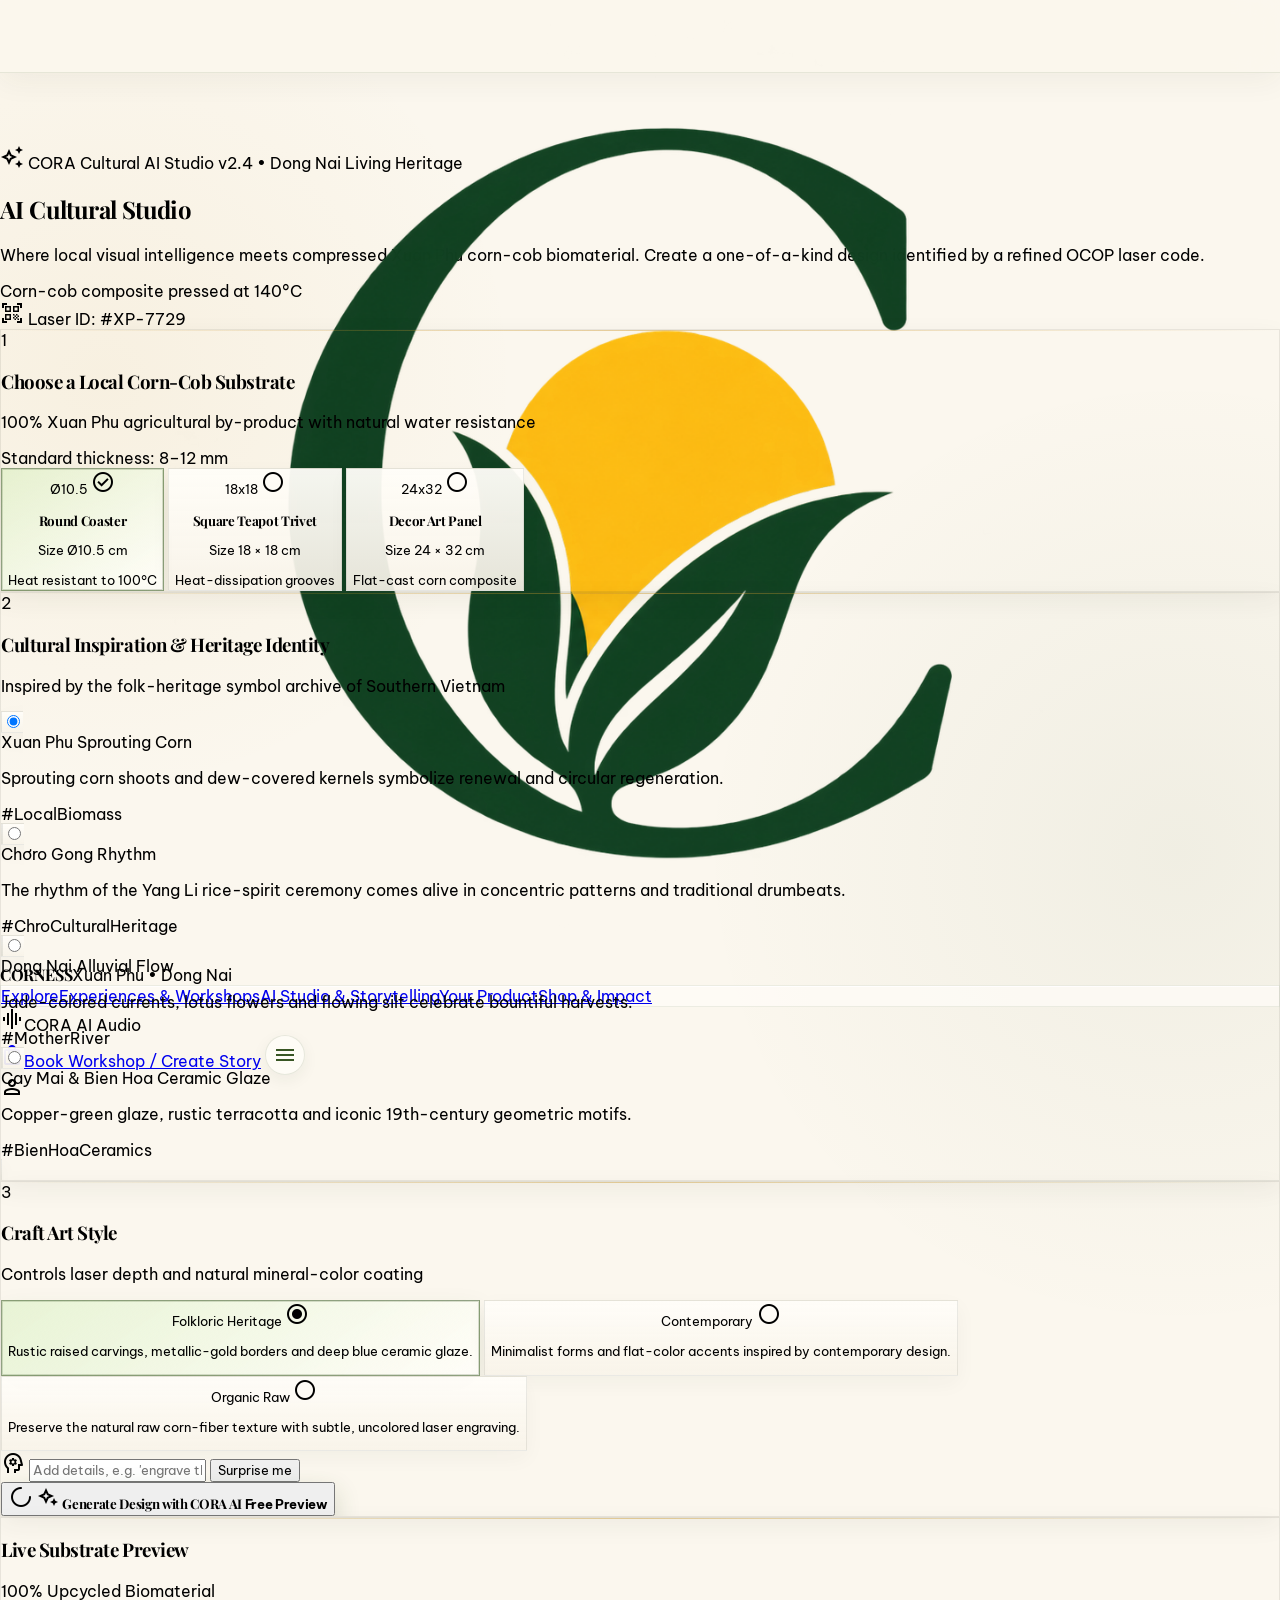
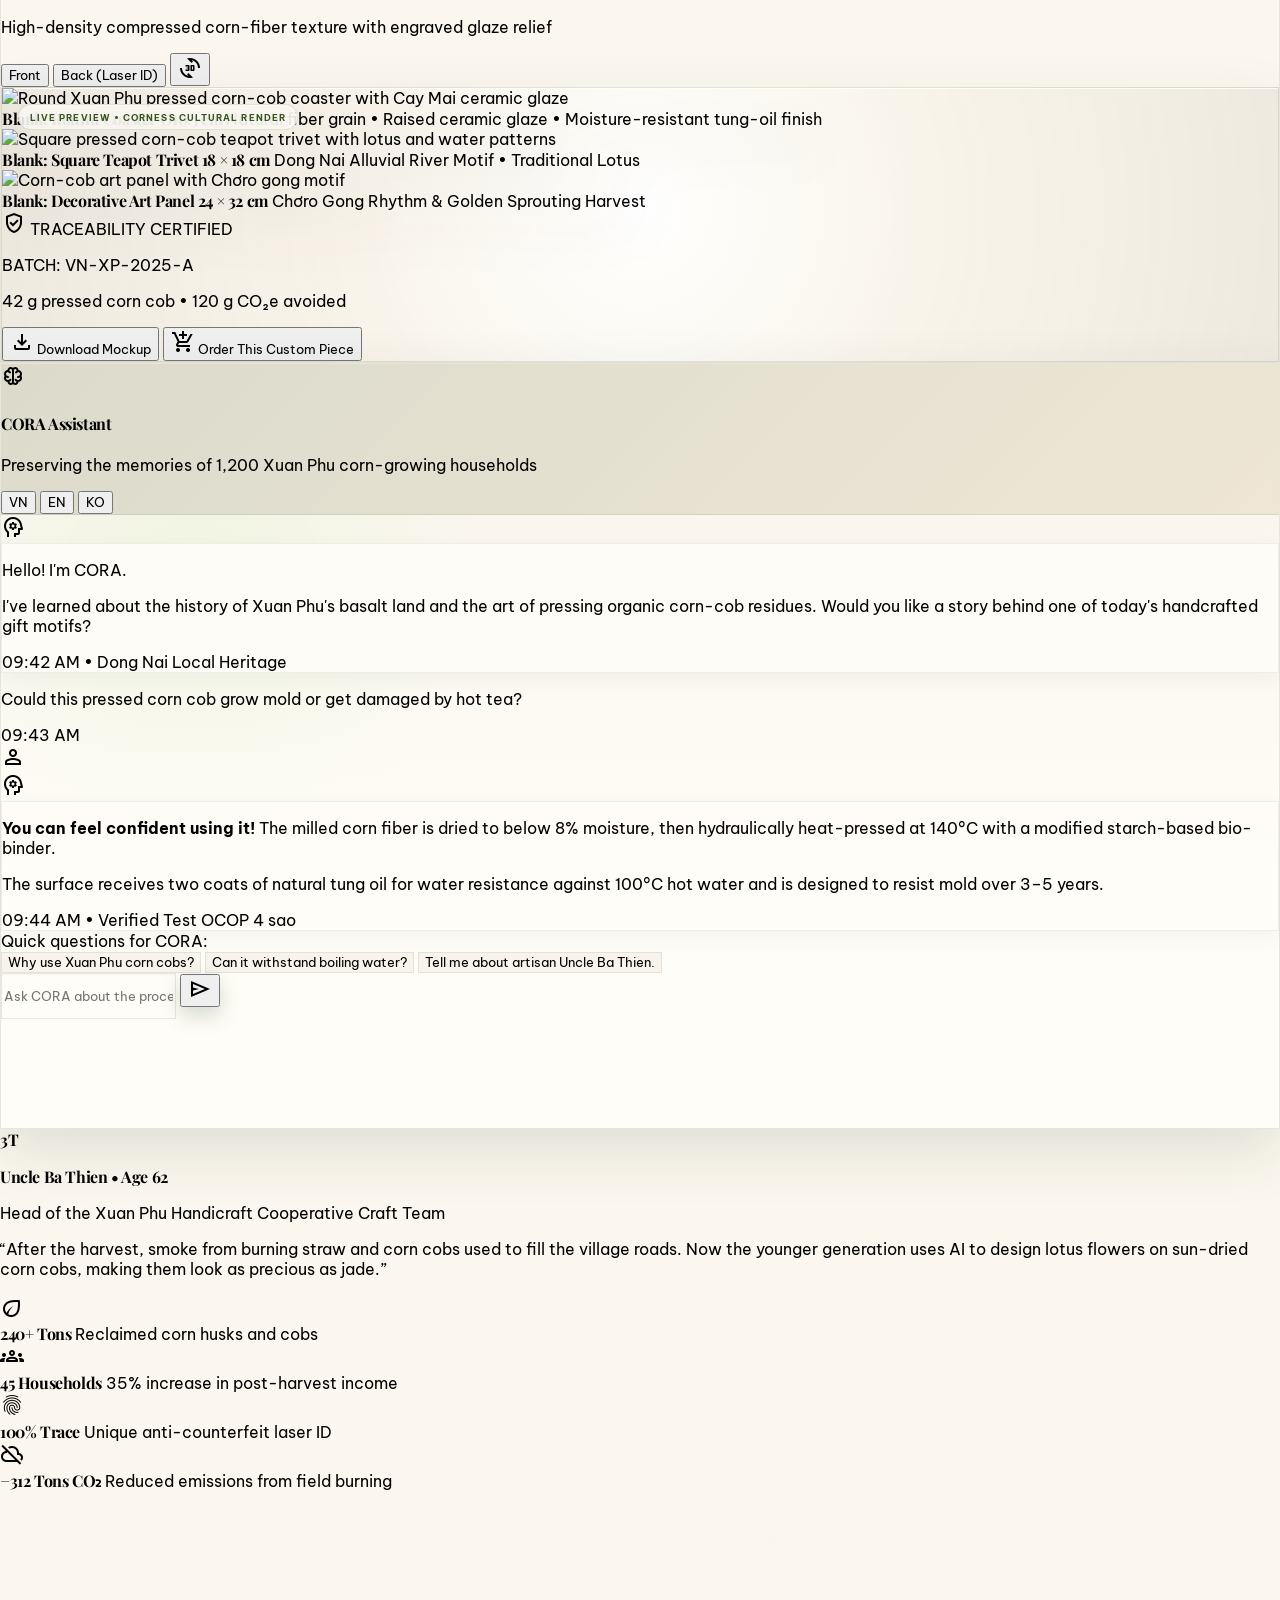
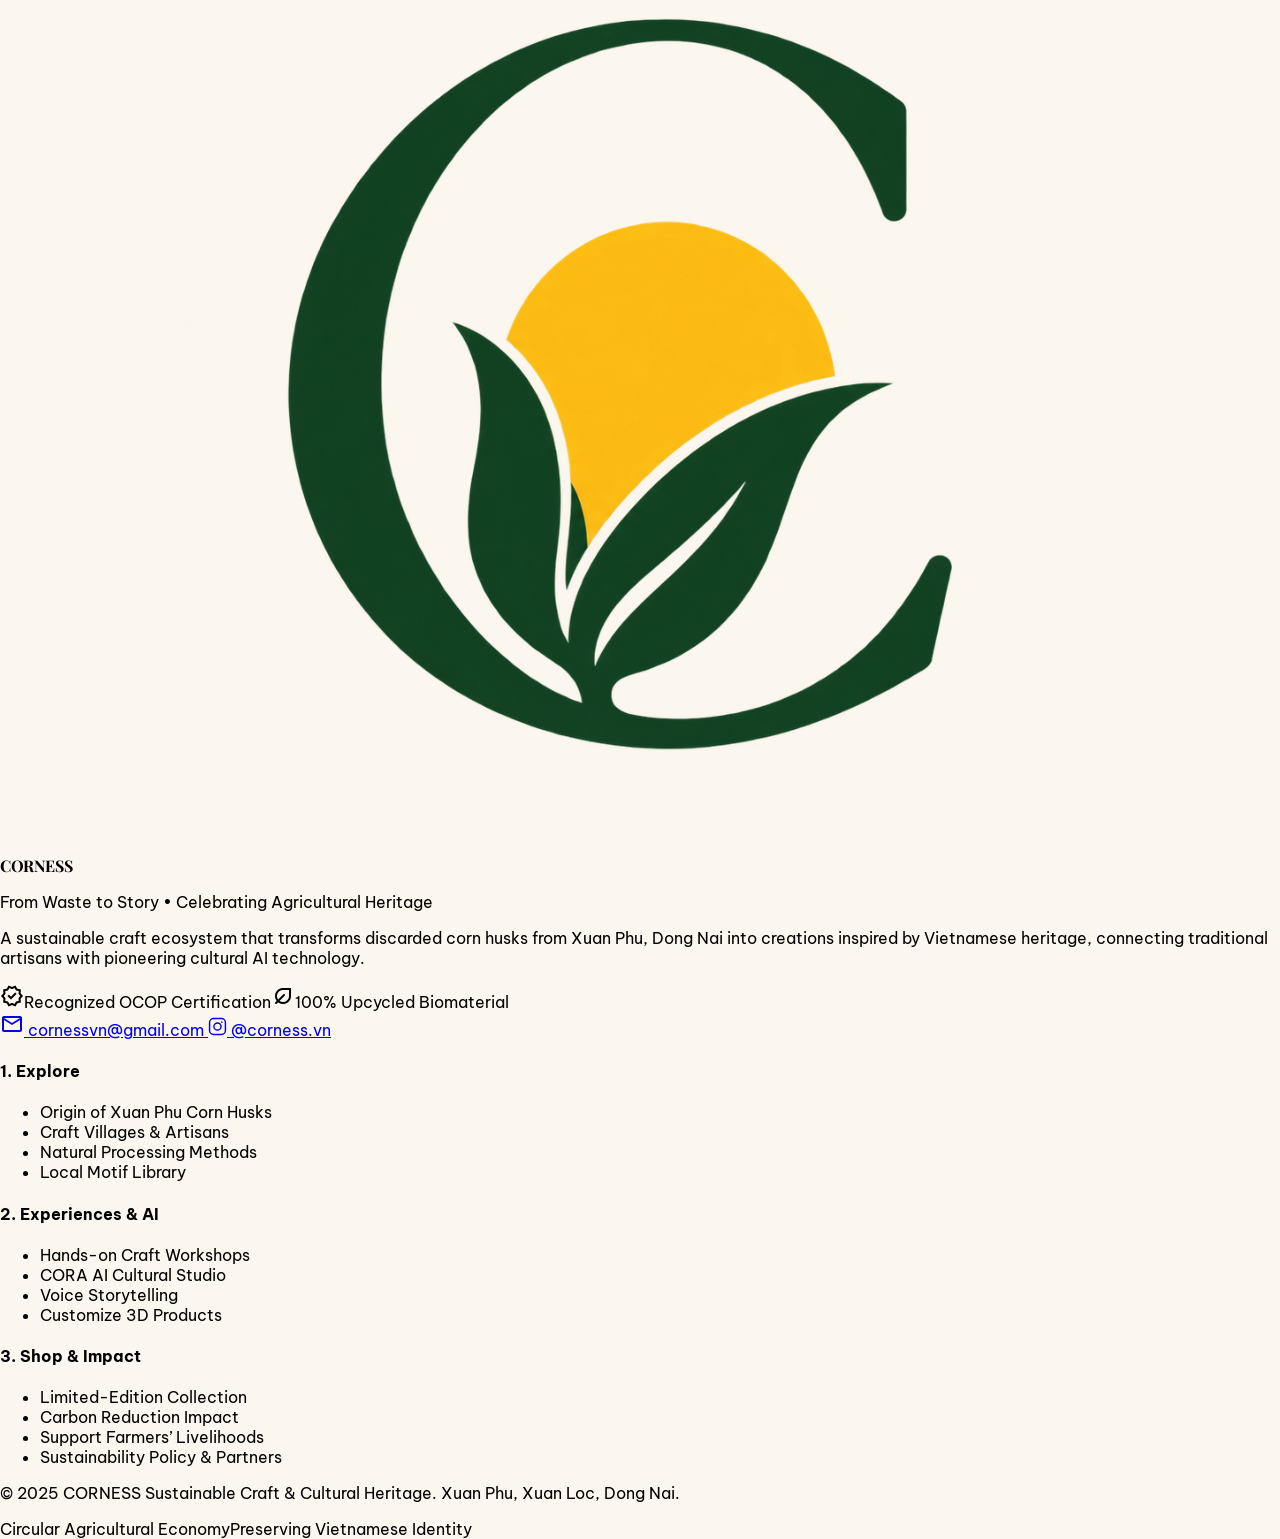
==== commit eaefea42: "1" ====
--- a/ai-studio.html
+++ b/ai-studio.html
@@ -1249,6 +1249,27 @@
 <div class="flex items-center gap-3 pt-2">
 <span class="inline-flex items-center gap-1.5 px-3 py-1 rounded-full bg-surface-container-high text-[11px] font-label font-semibold text-primary"><span class="material-symbols-outlined text-[14px]">verified</span>Recognized OCOP Certification</span><span class="inline-flex items-center gap-1.5 px-3 py-1 rounded-full bg-surface-container-high text-[11px] font-label font-semibold text-tertiary"><span class="material-symbols-outlined text-[14px]">nest_eco_leaf</span>100% Upcycled Biomaterial</span>
 </div>
+
+<!-- Official CORNESS contact links -->
+<div class="flex flex-wrap items-center gap-3 pt-3" aria-label="CORNESS contact and social media">
+  <a href="mailto:cornessvn@gmail.com"
+     aria-label="Email CORNESS at cornessvn@gmail.com"
+     class="inline-flex items-center gap-2.5 rounded-xl border border-primary/15 bg-surface-container-lowest/75 px-3.5 py-2.5 font-label text-xs font-semibold text-primary shadow-sm transition-all duration-200 hover:-translate-y-0.5 hover:border-primary/40 hover:bg-primary hover:text-white focus-visible:outline focus-visible:outline-2 focus-visible:outline-offset-2 focus-visible:outline-primary">
+    <span class="material-symbols-outlined text-[19px]" aria-hidden="true">mail</span>
+    <span>cornessvn@gmail.com</span>
+  </a>
+  <a href="https://www.instagram.com/corness.vn/"
+     target="_blank" rel="noopener noreferrer"
+     aria-label="CORNESS Instagram @corness.vn (opens in a new tab)"
+     class="inline-flex items-center gap-2.5 rounded-xl border border-primary/15 bg-surface-container-lowest/75 px-3.5 py-2.5 font-label text-xs font-semibold text-primary shadow-sm transition-all duration-200 hover:-translate-y-0.5 hover:border-primary/40 hover:bg-primary hover:text-white focus-visible:outline focus-visible:outline-2 focus-visible:outline-offset-2 focus-visible:outline-primary">
+    <svg width="19" height="19" viewBox="0 0 24 24" fill="none" stroke="currentColor" stroke-width="1.8" stroke-linecap="round" stroke-linejoin="round" aria-hidden="true" focusable="false">
+      <rect x="2" y="2" width="20" height="20" rx="5"></rect>
+      <circle cx="12" cy="12" r="4.5"></circle>
+      <circle cx="17.5" cy="6.5" r="1" fill="currentColor" stroke="none"></circle>
+    </svg>
+    <span>@corness.vn</span>
+  </a>
+</div>
 </div>
 <div class="space-y-3">
 <h4 class="font-label text-xs uppercase tracking-widest font-bold text-on-surface">
